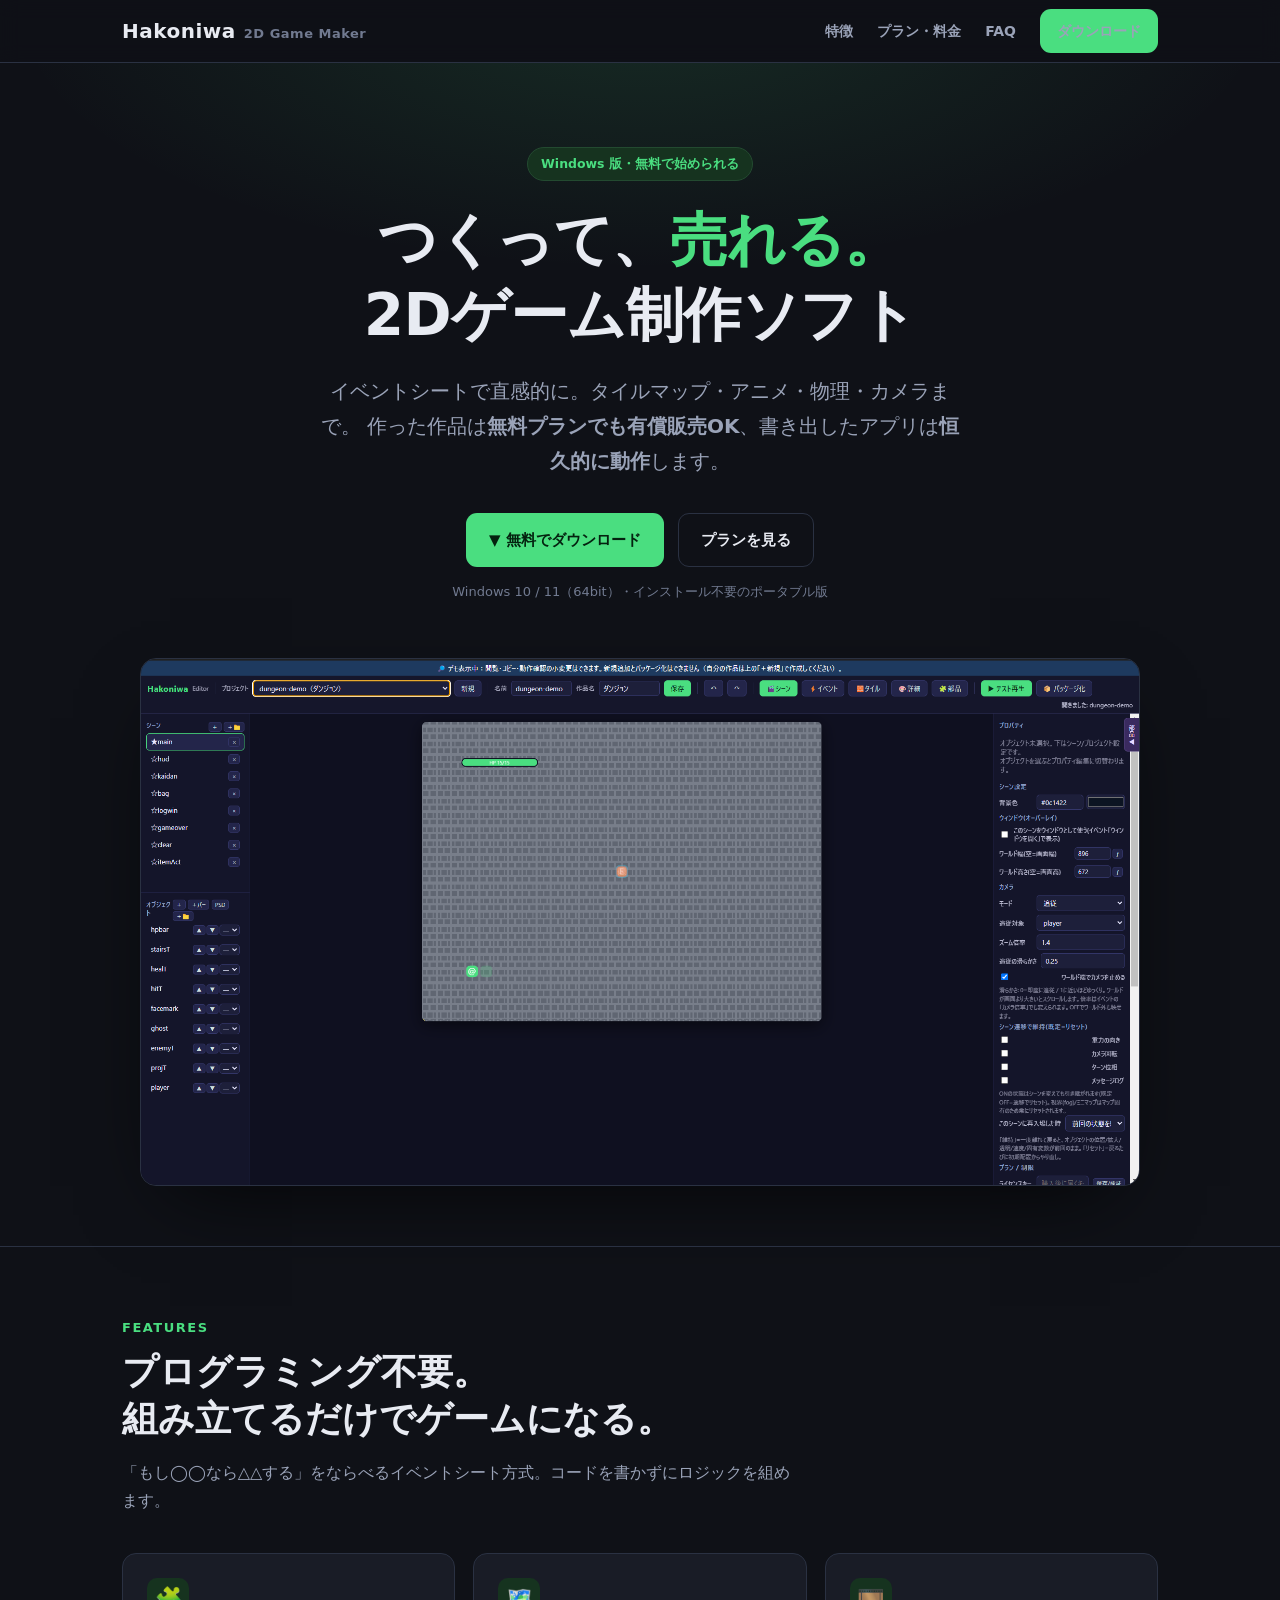
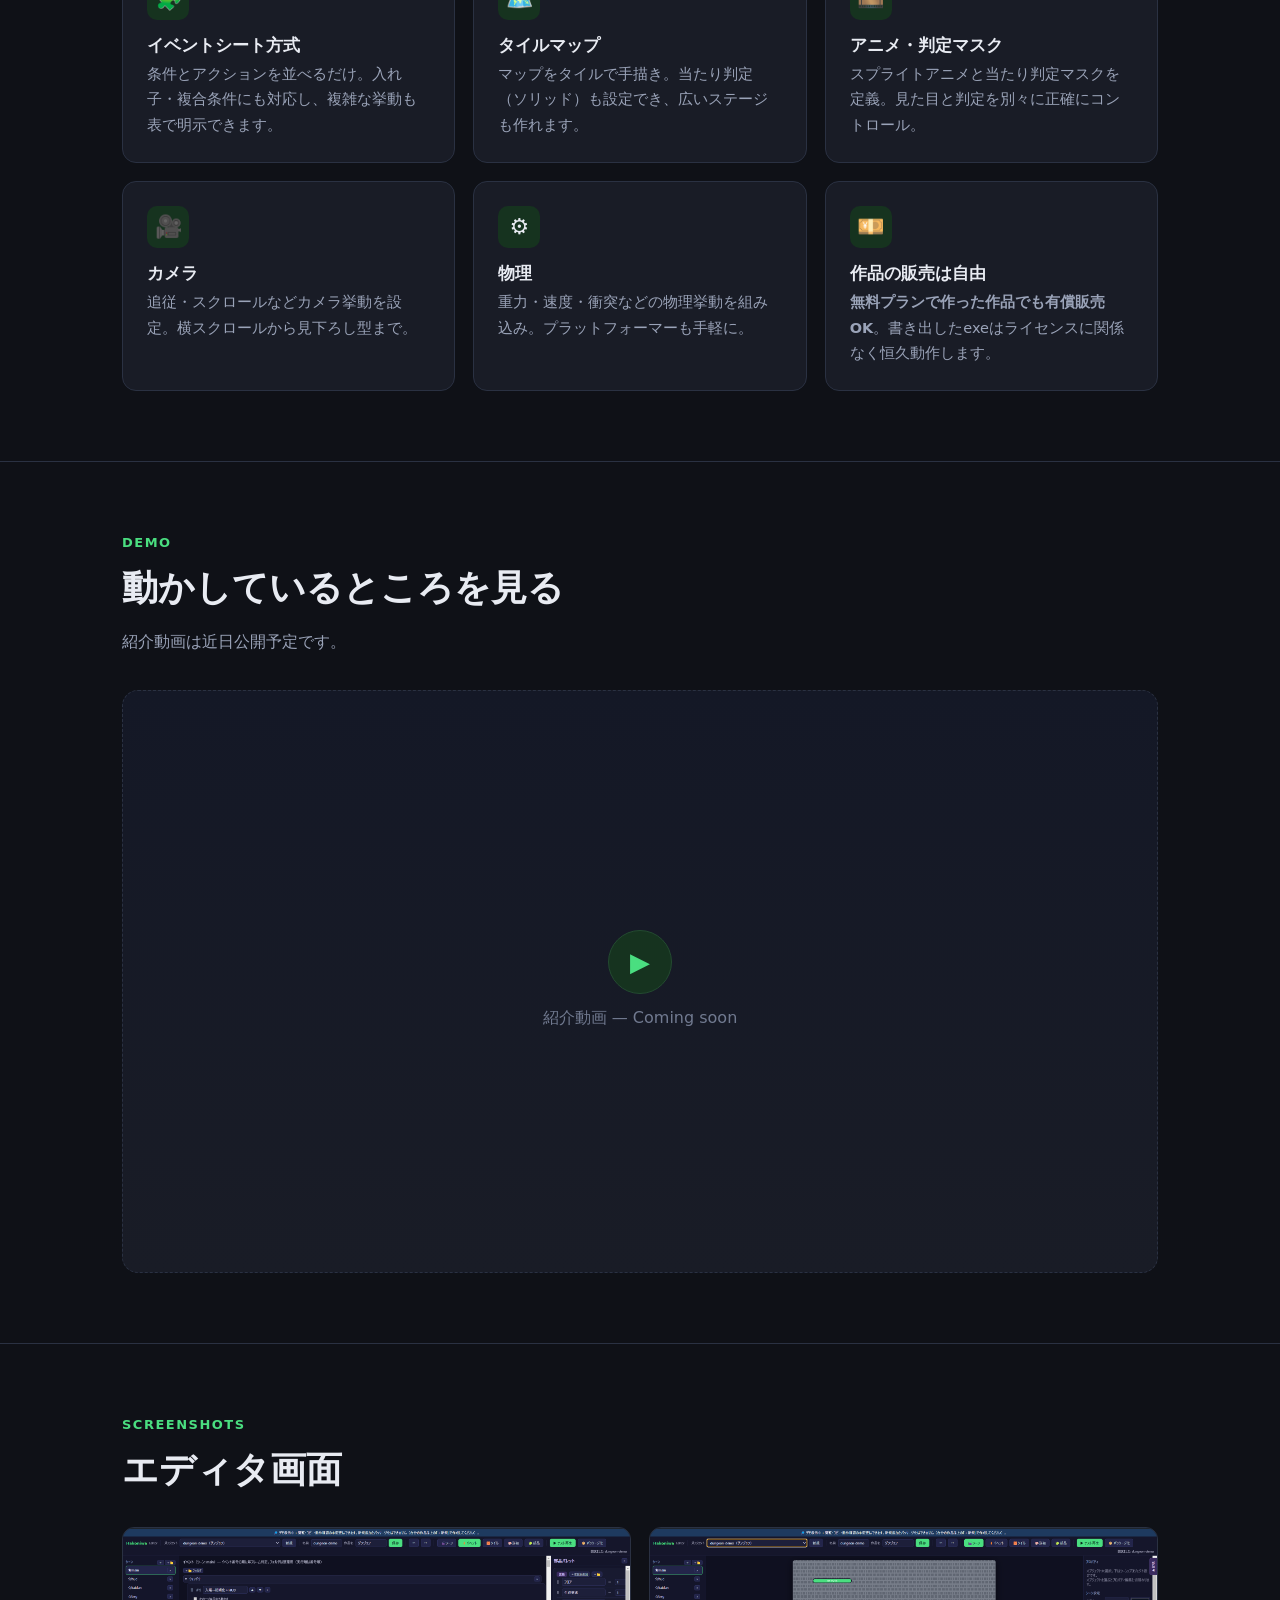
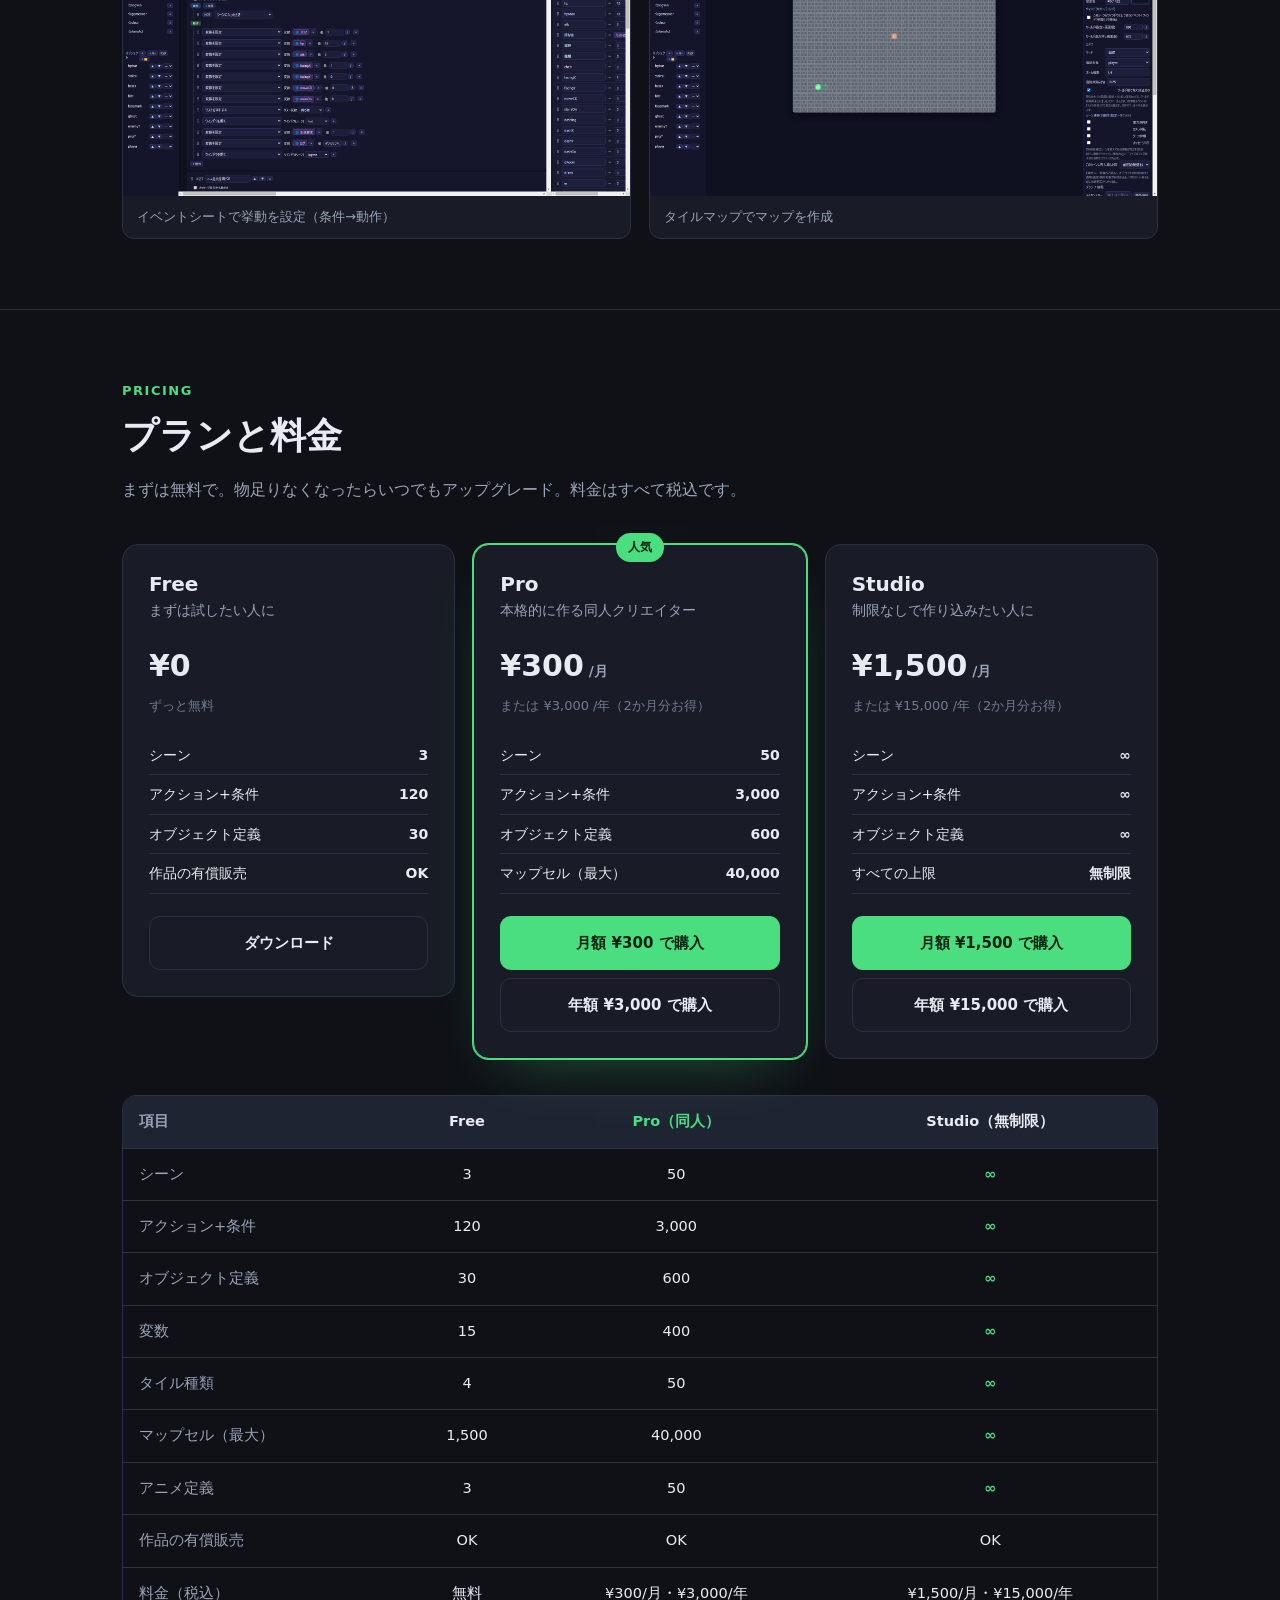
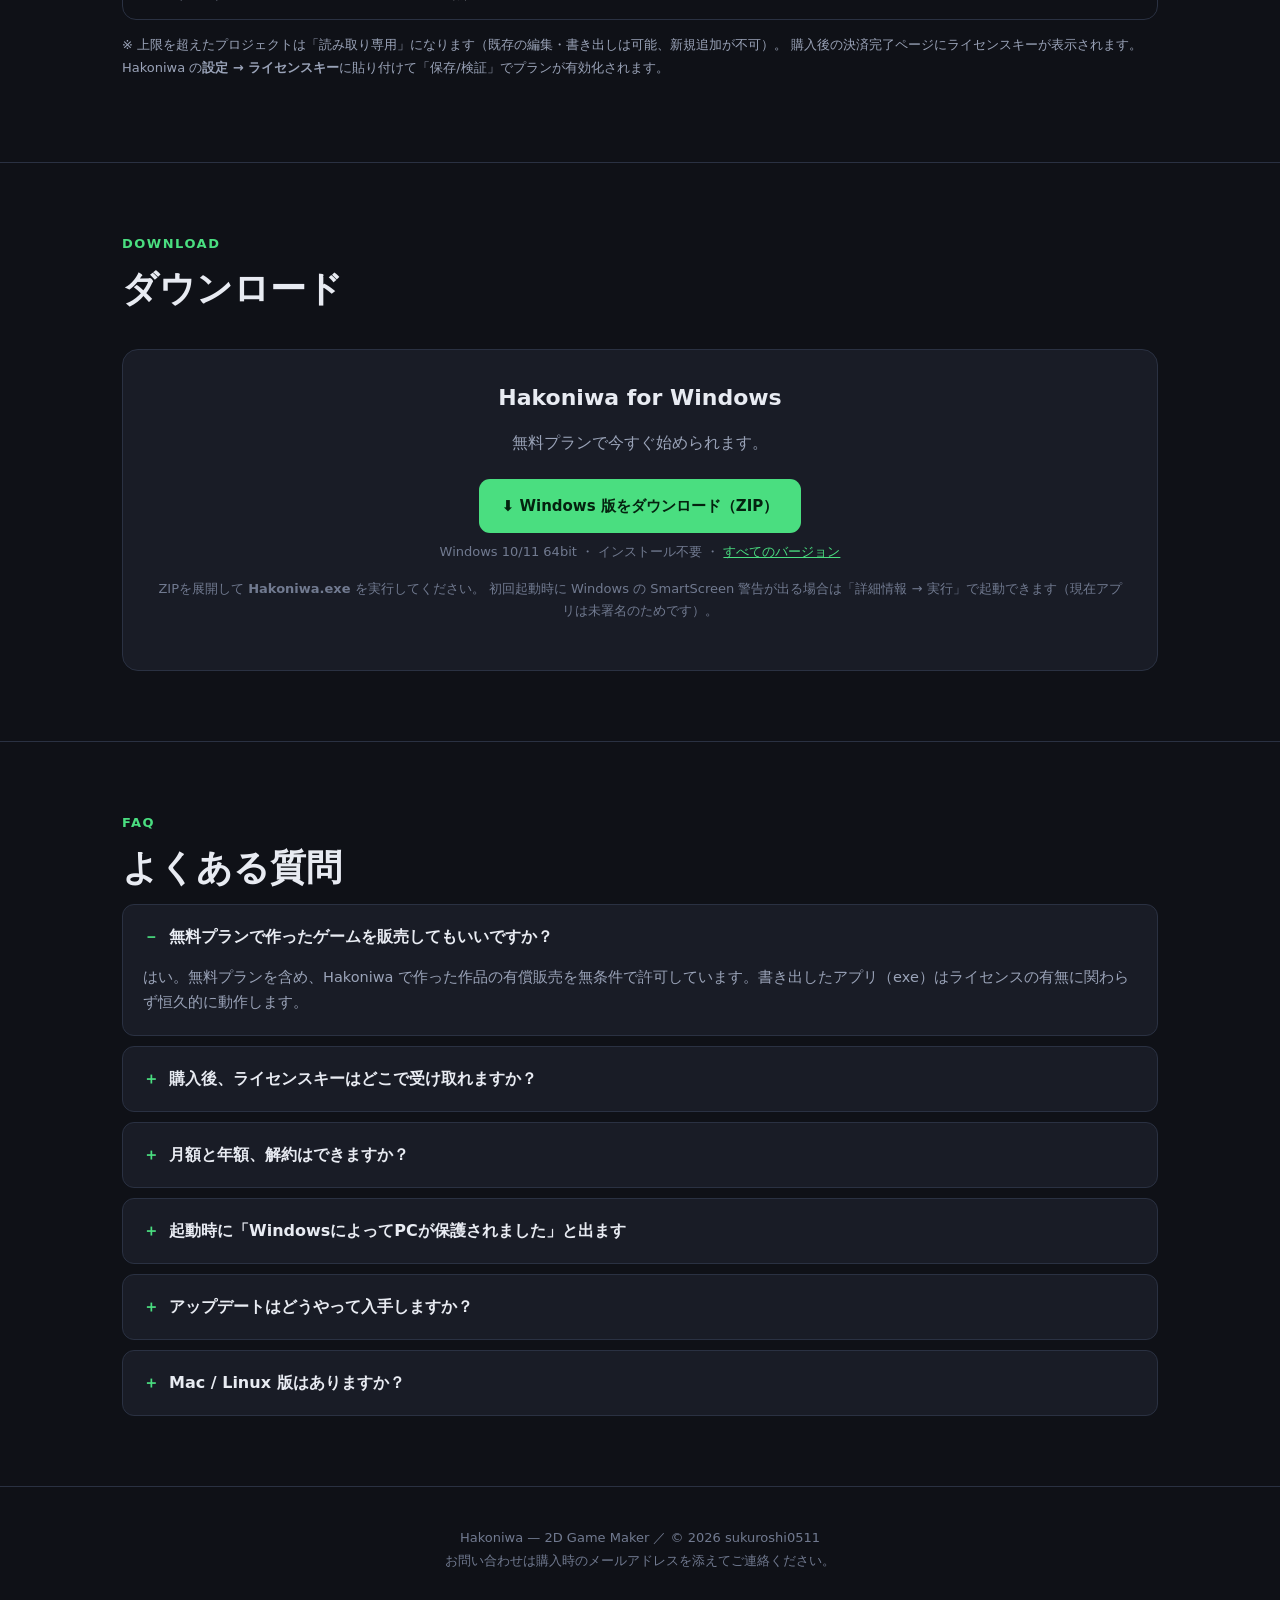
==== index.html @ 8d5274c9 "スクショ刷新（ダンジョンのシーン＋イベント設定）・不快な十字タイルマップ画像を置換 Co-Authored-By: Claude Opus 4.8 (1M context) <noreply@anth" ====
<!doctype html>
<html lang="ja">
<head>
<meta charset="utf-8">
<meta name="viewport" content="width=device-width, initial-scale=1">
<title>Hakoniwa — つくって、売れる。2Dゲーム制作ソフト</title>
<meta name="description" content="Hakoniwaは、イベントシート方式で直感的に2Dゲームを作れるWindows向け制作ソフト。作った作品は無料プランでも有償販売OK。書き出したexeは恒久動作。">
<meta property="og:title" content="Hakoniwa — つくって、売れる。2Dゲーム制作ソフト">
<meta property="og:description" content="イベントシート方式で2Dゲームを直感的に。作った作品は無料プランでも販売OK・exeは恒久動作。">
<meta property="og:type" content="website">
<style>
  :root{
    --bg:#0f1117; --bg2:#141826; --panel:#191c26; --panel2:#1f2433;
    --line:#2a3142; --txt:#e8ebf2; --mut:#9aa3b8; --mut2:#717a90;
    --grn:#4ade80; --grn2:#3ddc84; --grnd:#16331f; --blue:#5b8cff;
    --r:14px;
  }
  *{box-sizing:border-box}
  html{scroll-behavior:smooth}
  body{margin:0;background:var(--bg);color:var(--txt);
    font-family:system-ui,"Segoe UI","Hiragino Kaku Gothic ProN",Meiryo,sans-serif;line-height:1.75;-webkit-font-smoothing:antialiased}
  a{color:inherit}
  .wrap{max-width:1080px;margin:0 auto;padding:0 22px}
  h1,h2,h3{line-height:1.3;margin:0}
  .accent{color:var(--grn)}
  .btn{display:inline-flex;align-items:center;gap:8px;padding:13px 22px;border-radius:11px;
    font-weight:700;text-decoration:none;border:1px solid transparent;cursor:pointer;font-size:15px;transition:.15s}
  .btn-primary{background:var(--grn);color:#04220f}
  .btn-primary:hover{background:var(--grn2);transform:translateY(-1px)}
  .btn-ghost{background:transparent;border-color:var(--line);color:var(--txt)}
  .btn-ghost:hover{border-color:var(--grn);color:var(--grn)}
  .muted{color:var(--mut)}

  /* nav */
  header.nav{position:sticky;top:0;z-index:20;background:rgba(15,17,23,.82);backdrop-filter:blur(10px);border-bottom:1px solid var(--line)}
  .nav .wrap{display:flex;align-items:center;justify-content:space-between;height:62px}
  .logo{font-weight:800;font-size:20px;letter-spacing:.5px}
  .logo .sub{color:var(--mut2);font-weight:600;font-size:13px;margin-left:8px}
  .nav nav{display:flex;gap:24px;align-items:center}
  .nav nav a{text-decoration:none;color:var(--mut);font-size:14px;font-weight:600}
  .nav nav a:hover{color:var(--txt)}
  .nav .dl{padding:9px 16px}
  @media(max-width:640px){.nav nav a:not(.dl){display:none}}

  /* hero */
  .hero{padding:84px 0 60px;text-align:center;
    background:radial-gradient(900px 380px at 50% -60px,rgba(74,222,128,.13),transparent 70%)}
  .badge{display:inline-block;font-size:12.5px;font-weight:700;color:var(--grn);
    background:var(--grnd);border:1px solid #234a30;padding:5px 13px;border-radius:999px;margin-bottom:22px}
  .hero h1{font-size:clamp(34px,6vw,58px);font-weight:850;letter-spacing:-.5px}
  .hero p.lead{font-size:clamp(16px,2.4vw,20px);color:var(--mut);max-width:640px;margin:20px auto 0}
  .hero .cta{display:flex;gap:14px;justify-content:center;flex-wrap:wrap;margin-top:34px}
  .hero .os{margin-top:14px;font-size:13px;color:var(--mut2)}
  .shot{margin:54px auto 0;max-width:1000px;border-radius:16px;overflow:hidden;
    border:1px solid var(--line);box-shadow:0 30px 80px -30px rgba(0,0,0,.8)}
  .shot img{display:block;width:100%}

  section{padding:70px 0;border-top:1px solid var(--line)}
  .eyebrow{color:var(--grn);font-weight:700;font-size:13px;letter-spacing:1.5px;text-transform:uppercase}
  .sec-title{font-size:clamp(26px,4vw,36px);font-weight:800;margin:10px 0 8px}
  .sec-sub{color:var(--mut);max-width:680px}

  /* features */
  .grid{display:grid;grid-template-columns:repeat(3,1fr);gap:18px;margin-top:38px}
  @media(max-width:860px){.grid{grid-template-columns:repeat(2,1fr)}}
  @media(max-width:560px){.grid{grid-template-columns:1fr}}
  .card{background:var(--panel);border:1px solid var(--line);border-radius:var(--r);padding:24px}
  .card .ic{width:42px;height:42px;border-radius:10px;background:var(--grnd);display:flex;
    align-items:center;justify-content:center;font-size:22px;margin-bottom:14px}
  .card h3{font-size:17px;margin-bottom:6px}
  .card p{color:var(--mut);font-size:14.5px;margin:0}

  /* video */
  .video-frame{margin-top:34px;aspect-ratio:16/9;width:100%;border-radius:16px;border:1px dashed var(--line);
    background:linear-gradient(180deg,var(--bg2),var(--panel));display:flex;flex-direction:column;
    align-items:center;justify-content:center;color:var(--mut2);gap:10px}
  .video-frame .play{width:64px;height:64px;border-radius:50%;background:var(--grnd);border:1px solid #234a30;
    display:flex;align-items:center;justify-content:center;font-size:26px;color:var(--grn)}

  /* shots row */
  .shots2{display:grid;grid-template-columns:1fr 1fr;gap:18px;margin-top:34px}
  @media(max-width:740px){.shots2{grid-template-columns:1fr}}
  .shots2 figure{margin:0;border:1px solid var(--line);border-radius:12px;overflow:hidden;background:var(--panel)}
  .shots2 img{display:block;width:100%}
  .shots2 figcaption{padding:10px 14px;font-size:13px;color:var(--mut)}

  /* pricing */
  .plans{display:grid;grid-template-columns:repeat(3,1fr);gap:18px;margin-top:40px;align-items:start}
  @media(max-width:860px){.plans{grid-template-columns:1fr}}
  .plan{background:var(--panel);border:1px solid var(--line);border-radius:16px;padding:26px;position:relative}
  .plan.feat{border-color:var(--grn);box-shadow:0 0 0 1px var(--grn),0 24px 60px -30px rgba(74,222,128,.4)}
  .plan .tag{position:absolute;top:-12px;left:50%;transform:translateX(-50%);background:var(--grn);color:#04220f;
    font-size:12px;font-weight:800;padding:4px 12px;border-radius:999px}
  .plan h3{font-size:20px}
  .plan .who{color:var(--mut);font-size:13.5px;margin-top:2px}
  .plan .price{margin:18px 0 2px;font-size:30px;font-weight:850}
  .plan .price small{font-size:14px;font-weight:600;color:var(--mut)}
  .plan .alt{font-size:13px;color:var(--mut2)}
  .plan ul{list-style:none;padding:0;margin:18px 0 22px;font-size:14px}
  .plan li{padding:7px 0;border-bottom:1px solid var(--line);display:flex;justify-content:space-between;gap:10px}
  .plan li span:last-child{color:var(--txt);font-weight:700}
  .plan .buy{display:flex;flex-direction:column;gap:8px}
  .plan .buy a{justify-content:center;width:100%}

  /* compare table */
  .tablewrap{margin-top:36px;overflow-x:auto;border:1px solid var(--line);border-radius:14px}
  table{border-collapse:collapse;width:100%;min-width:520px;font-size:14.5px}
  th,td{padding:13px 16px;text-align:center;border-bottom:1px solid var(--line)}
  th:first-child,td:first-child{text-align:left;color:var(--mut)}
  thead th{background:var(--panel2);font-weight:800}
  thead th.pro{color:var(--grn)}
  tbody tr:last-child td{border-bottom:0}
  .inf{color:var(--grn);font-weight:800}

  /* download */
  .dlbox{margin-top:36px;background:var(--panel);border:1px solid var(--line);border-radius:16px;
    padding:34px;text-align:center}
  .dlbox h3{font-size:22px}
  .dlbox .meta{color:var(--mut2);font-size:13px;margin-top:8px}

  /* faq */
  details{background:var(--panel);border:1px solid var(--line);border-radius:12px;padding:4px 20px;margin-top:12px}
  details+details{margin-top:10px}
  summary{cursor:pointer;font-weight:700;padding:14px 0;list-style:none}
  summary::-webkit-details-marker{display:none}
  summary::before{content:"＋";color:var(--grn);font-weight:800;margin-right:10px}
  details[open] summary::before{content:"－"}
  details p{color:var(--mut);margin:0 0 16px;font-size:14.5px}

  footer{border-top:1px solid var(--line);padding:40px 0;color:var(--mut2);font-size:13px;text-align:center}
</style>
</head>
<body>

<header class="nav">
  <div class="wrap">
    <div class="logo">Hakoniwa<span class="sub">2D Game Maker</span></div>
    <nav>
      <a href="#features">特徴</a>
      <a href="#plans">プラン・料金</a>
      <a href="#faq">FAQ</a>
      <a class="btn btn-primary dl" href="#download">ダウンロード</a>
    </nav>
  </div>
</header>

<!-- HERO -->
<div class="hero">
  <div class="wrap">
    <span class="badge">Windows 版・無料で始められる</span>
    <h1>つくって、<span class="accent">売れる。</span><br>2Dゲーム制作ソフト</h1>
    <p class="lead">イベントシートで直感的に。タイルマップ・アニメ・物理・カメラまで。
      作った作品は<b>無料プランでも有償販売OK</b>、書き出したアプリは<b>恒久的に動作</b>します。</p>
    <div class="cta">
      <a class="btn btn-primary" href="#download">▼ 無料でダウンロード</a>
      <a class="btn btn-ghost" href="#plans">プランを見る</a>
    </div>
    <div class="os">Windows 10 / 11（64bit）・インストール不要のポータブル版</div>
    <div class="shot"><img src="screenshots/editor-dungeon.png" alt="Hakoniwa エディタ画面（ダンジョンのタイルマップ編集）"></div>
  </div>
</div>

<!-- FEATURES -->
<section id="features">
  <div class="wrap">
    <div class="eyebrow">Features</div>
    <h2 class="sec-title">プログラミング不要。<br class="sp">組み立てるだけでゲームになる。</h2>
    <p class="sec-sub">「もし◯◯なら△△する」をならべるイベントシート方式。コードを書かずにロジックを組めます。</p>
    <div class="grid">
      <div class="card"><div class="ic">🧩</div><h3>イベントシート方式</h3><p>条件とアクションを並べるだけ。入れ子・複合条件にも対応し、複雑な挙動も表で明示できます。</p></div>
      <div class="card"><div class="ic">🗺️</div><h3>タイルマップ</h3><p>マップをタイルで手描き。当たり判定（ソリッド）も設定でき、広いステージも作れます。</p></div>
      <div class="card"><div class="ic">🎞️</div><h3>アニメ・判定マスク</h3><p>スプライトアニメと当たり判定マスクを定義。見た目と判定を別々に正確にコントロール。</p></div>
      <div class="card"><div class="ic">🎥</div><h3>カメラ</h3><p>追従・スクロールなどカメラ挙動を設定。横スクロールから見下ろし型まで。</p></div>
      <div class="card"><div class="ic">⚙️</div><h3>物理</h3><p>重力・速度・衝突などの物理挙動を組み込み。プラットフォーマーも手軽に。</p></div>
      <div class="card"><div class="ic">💴</div><h3>作品の販売は自由</h3><p><b>無料プランで作った作品でも有償販売OK</b>。書き出したexeはライセンスに関係なく恒久動作します。</p></div>
    </div>
  </div>
</section>

<!-- VIDEO -->
<section id="video">
  <div class="wrap">
    <div class="eyebrow">Demo</div>
    <h2 class="sec-title">動かしているところを見る</h2>
    <p class="sec-sub">紹介動画は近日公開予定です。</p>
    <!-- 公開時はこの枠を YouTube 埋め込みに差し替え:
         <div class="video-frame" style="padding:0;border-style:solid">
           <iframe width="100%" height="100%" style="border:0;border-radius:16px"
             src="https://www.youtube.com/embed/動画ID" allowfullscreen></iframe>
         </div> -->
    <div class="video-frame">
      <div class="play">▶</div>
      <div>紹介動画 — Coming soon</div>
    </div>
  </div>
</section>

<!-- SCREENSHOTS -->
<section id="shots">
  <div class="wrap">
    <div class="eyebrow">Screenshots</div>
    <h2 class="sec-title">エディタ画面</h2>
    <div class="shots2">
      <figure><img src="screenshots/editor-events.png" alt="イベントシートでダンジョンの挙動を設定している画面"><figcaption>イベントシートで挙動を設定（条件→動作）</figcaption></figure>
      <figure><img src="screenshots/editor-dungeon.png" alt="タイルマップでダンジョンを作成中のエディタ"><figcaption>タイルマップでマップを作成</figcaption></figure>
    </div>
  </div>
</section>

<!-- PLANS -->
<section id="plans">
  <div class="wrap">
    <div class="eyebrow">Pricing</div>
    <h2 class="sec-title">プランと料金</h2>
    <p class="sec-sub">まずは無料で。物足りなくなったらいつでもアップグレード。料金はすべて税込です。</p>

    <div class="plans">
      <!-- FREE -->
      <div class="plan">
        <h3>Free</h3>
        <div class="who">まずは試したい人に</div>
        <div class="price">¥0</div>
        <div class="alt">ずっと無料</div>
        <ul>
          <li><span>シーン</span><span>3</span></li>
          <li><span>アクション+条件</span><span>120</span></li>
          <li><span>オブジェクト定義</span><span>30</span></li>
          <li><span>作品の有償販売</span><span>OK</span></li>
        </ul>
        <div class="buy"><a class="btn btn-ghost" href="#download">ダウンロード</a></div>
      </div>

      <!-- PRO -->
      <div class="plan feat">
        <div class="tag">人気</div>
        <h3>Pro</h3>
        <div class="who">本格的に作る同人クリエイター</div>
        <div class="price">¥300<small> /月</small></div>
        <div class="alt">または ¥3,000 /年（2か月分お得）</div>
        <ul>
          <li><span>シーン</span><span>50</span></li>
          <li><span>アクション+条件</span><span>3,000</span></li>
          <li><span>オブジェクト定義</span><span>600</span></li>
          <li><span>マップセル（最大）</span><span>40,000</span></li>
        </ul>
        <div class="buy">
          <a class="btn btn-primary" href="https://buy.stripe.com/4gM6oI14B7f0bZNc3OgEg00">月額 ¥300 で購入</a>
          <a class="btn btn-ghost" href="https://buy.stripe.com/14AcN65kReHs3th4BmgEg01">年額 ¥3,000 で購入</a>
        </div>
      </div>

      <!-- STUDIO -->
      <div class="plan">
        <h3>Studio</h3>
        <div class="who">制限なしで作り込みたい人に</div>
        <div class="price">¥1,500<small> /月</small></div>
        <div class="alt">または ¥15,000 /年（2か月分お得）</div>
        <ul>
          <li><span>シーン</span><span class="inf">∞</span></li>
          <li><span>アクション+条件</span><span class="inf">∞</span></li>
          <li><span>オブジェクト定義</span><span class="inf">∞</span></li>
          <li><span>すべての上限</span><span class="inf">無制限</span></li>
        </ul>
        <div class="buy">
          <a class="btn btn-primary" href="https://buy.stripe.com/bJeeVe14BczkfbZ5FqgEg02">月額 ¥1,500 で購入</a>
          <a class="btn btn-ghost" href="https://buy.stripe.com/8x23cw3cJarce7V7NygEg03">年額 ¥15,000 で購入</a>
        </div>
      </div>
    </div>

    <!-- COMPARE TABLE -->
    <div class="tablewrap">
      <table>
        <thead>
          <tr><th>項目</th><th>Free</th><th class="pro">Pro（同人）</th><th>Studio（無制限）</th></tr>
        </thead>
        <tbody>
          <tr><td>シーン</td><td>3</td><td>50</td><td class="inf">∞</td></tr>
          <tr><td>アクション+条件</td><td>120</td><td>3,000</td><td class="inf">∞</td></tr>
          <tr><td>オブジェクト定義</td><td>30</td><td>600</td><td class="inf">∞</td></tr>
          <tr><td>変数</td><td>15</td><td>400</td><td class="inf">∞</td></tr>
          <tr><td>タイル種類</td><td>4</td><td>50</td><td class="inf">∞</td></tr>
          <tr><td>マップセル（最大）</td><td>1,500</td><td>40,000</td><td class="inf">∞</td></tr>
          <tr><td>アニメ定義</td><td>3</td><td>50</td><td class="inf">∞</td></tr>
          <tr><td>作品の有償販売</td><td>OK</td><td>OK</td><td>OK</td></tr>
          <tr><td>料金（税込）</td><td>無料</td><td>¥300/月・¥3,000/年</td><td>¥1,500/月・¥15,000/年</td></tr>
        </tbody>
      </table>
    </div>
    <p class="muted" style="font-size:13px;margin-top:14px">
      ※ 上限を超えたプロジェクトは「読み取り専用」になります（既存の編集・書き出しは可能、新規追加が不可）。
      購入後の決済完了ページにライセンスキーが表示されます。Hakoniwa の<b>設定 → ライセンスキー</b>に貼り付けて「保存/検証」でプランが有効化されます。
    </p>
  </div>
</section>

<!-- DOWNLOAD -->
<section id="download">
  <div class="wrap">
    <div class="eyebrow">Download</div>
    <h2 class="sec-title">ダウンロード</h2>
    <div class="dlbox">
      <h3>Hakoniwa for Windows</h3>
      <p class="muted">無料プランで今すぐ始められます。</p>
      <p style="margin:22px 0 6px">
        <a class="btn btn-primary" href="https://github.com/sukuroshi0511/hakoniwa/releases/latest/download/Hakoniwa-Windows-x64.zip">⬇ Windows 版をダウンロード（ZIP）</a>
      </p>
      <p class="meta">Windows 10/11 64bit ・ インストール不要 ・
        <a href="https://github.com/sukuroshi0511/hakoniwa/releases/latest" style="color:var(--grn)">すべてのバージョン</a></p>
      <p class="meta" style="margin-top:14px">ZIPを展開して <b>Hakoniwa.exe</b> を実行してください。
        初回起動時に Windows の SmartScreen 警告が出る場合は「詳細情報 → 実行」で起動できます（現在アプリは未署名のためです）。</p>
    </div>
  </div>
</section>

<!-- FAQ -->
<section id="faq">
  <div class="wrap">
    <div class="eyebrow">FAQ</div>
    <h2 class="sec-title">よくある質問</h2>

    <details open>
      <summary>無料プランで作ったゲームを販売してもいいですか？</summary>
      <p>はい。無料プランを含め、Hakoniwa で作った作品の有償販売を無条件で許可しています。書き出したアプリ（exe）はライセンスの有無に関わらず恒久的に動作します。</p>
    </details>
    <details>
      <summary>購入後、ライセンスキーはどこで受け取れますか？</summary>
      <p>購入（決済）完了後に表示されるページにライセンスキーが表示されます。そのページはブックマークで再表示できます。キーは Hakoniwa の「設定 → ライセンスキー」に貼り付け、「保存/検証」を押すとプランが有効になります。</p>
    </details>
    <details>
      <summary>月額と年額、解約はできますか？</summary>
      <p>いつでも解約できます。解約後は無料プランの上限に戻りますが、上限を超えたプロジェクトも閲覧・書き出しは可能です（新規追加のみ不可）。</p>
    </details>
    <details>
      <summary>起動時に「WindowsによってPCが保護されました」と出ます</summary>
      <p>アプリが現在コード署名されていないために表示される警告です。「詳細情報」→「実行」で起動できます。署名対応は今後予定しています。</p>
    </details>
    <details>
      <summary>アップデートはどうやって入手しますか？</summary>
      <p>新しいバージョンはこのページの「ダウンロード」から最新版を再取得してください（ZIPを展開して差し替え）。セーブデータは別の場所に保存されるため、差し替えても消えません。将来的にアプリ内からの自動更新に対応予定です。</p>
    </details>
    <details>
      <summary>Mac / Linux 版はありますか？</summary>
      <p>現在は Windows（64bit）版のみです。</p>
    </details>
  </div>
</section>

<footer>
  <div class="wrap">
    Hakoniwa — 2D Game Maker ／ © 2026 sukuroshi0511<br>
    お問い合わせは購入時のメールアドレスを添えてご連絡ください。
  </div>
</footer>

</body>
</html>
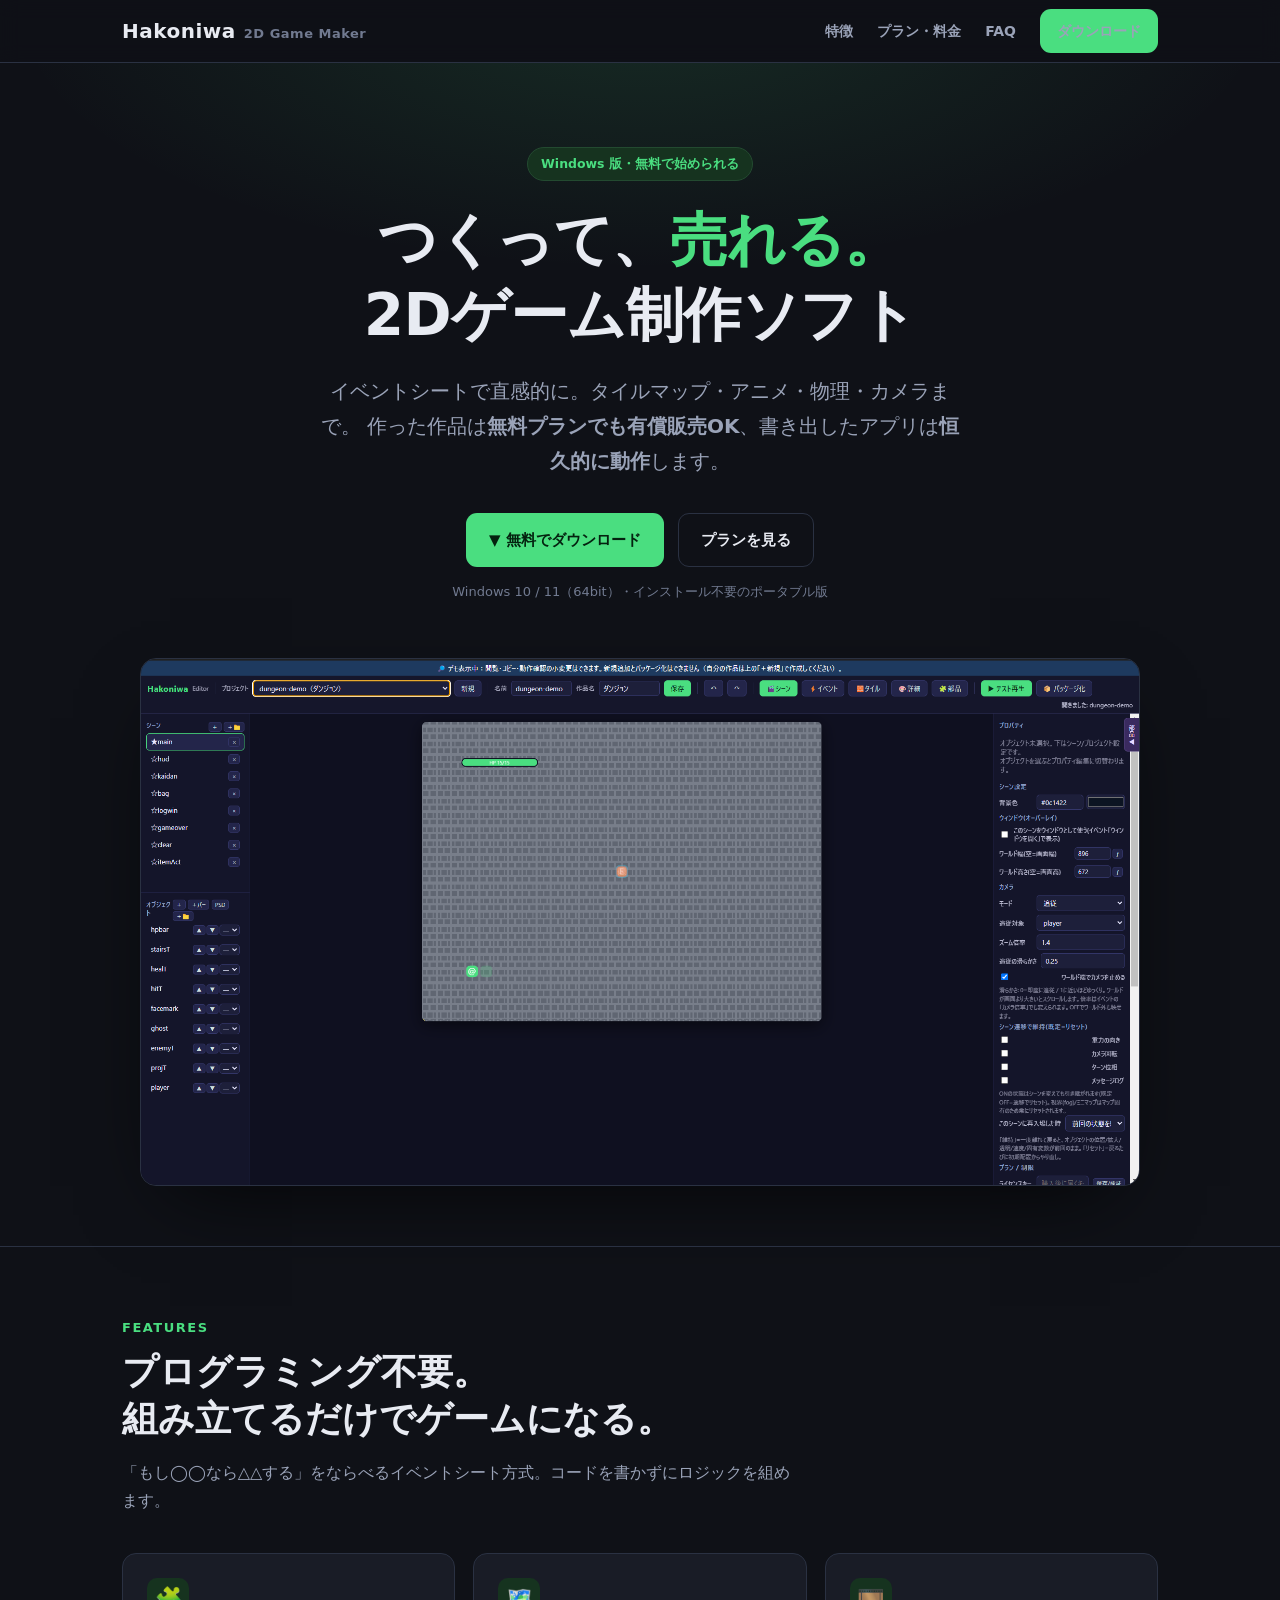
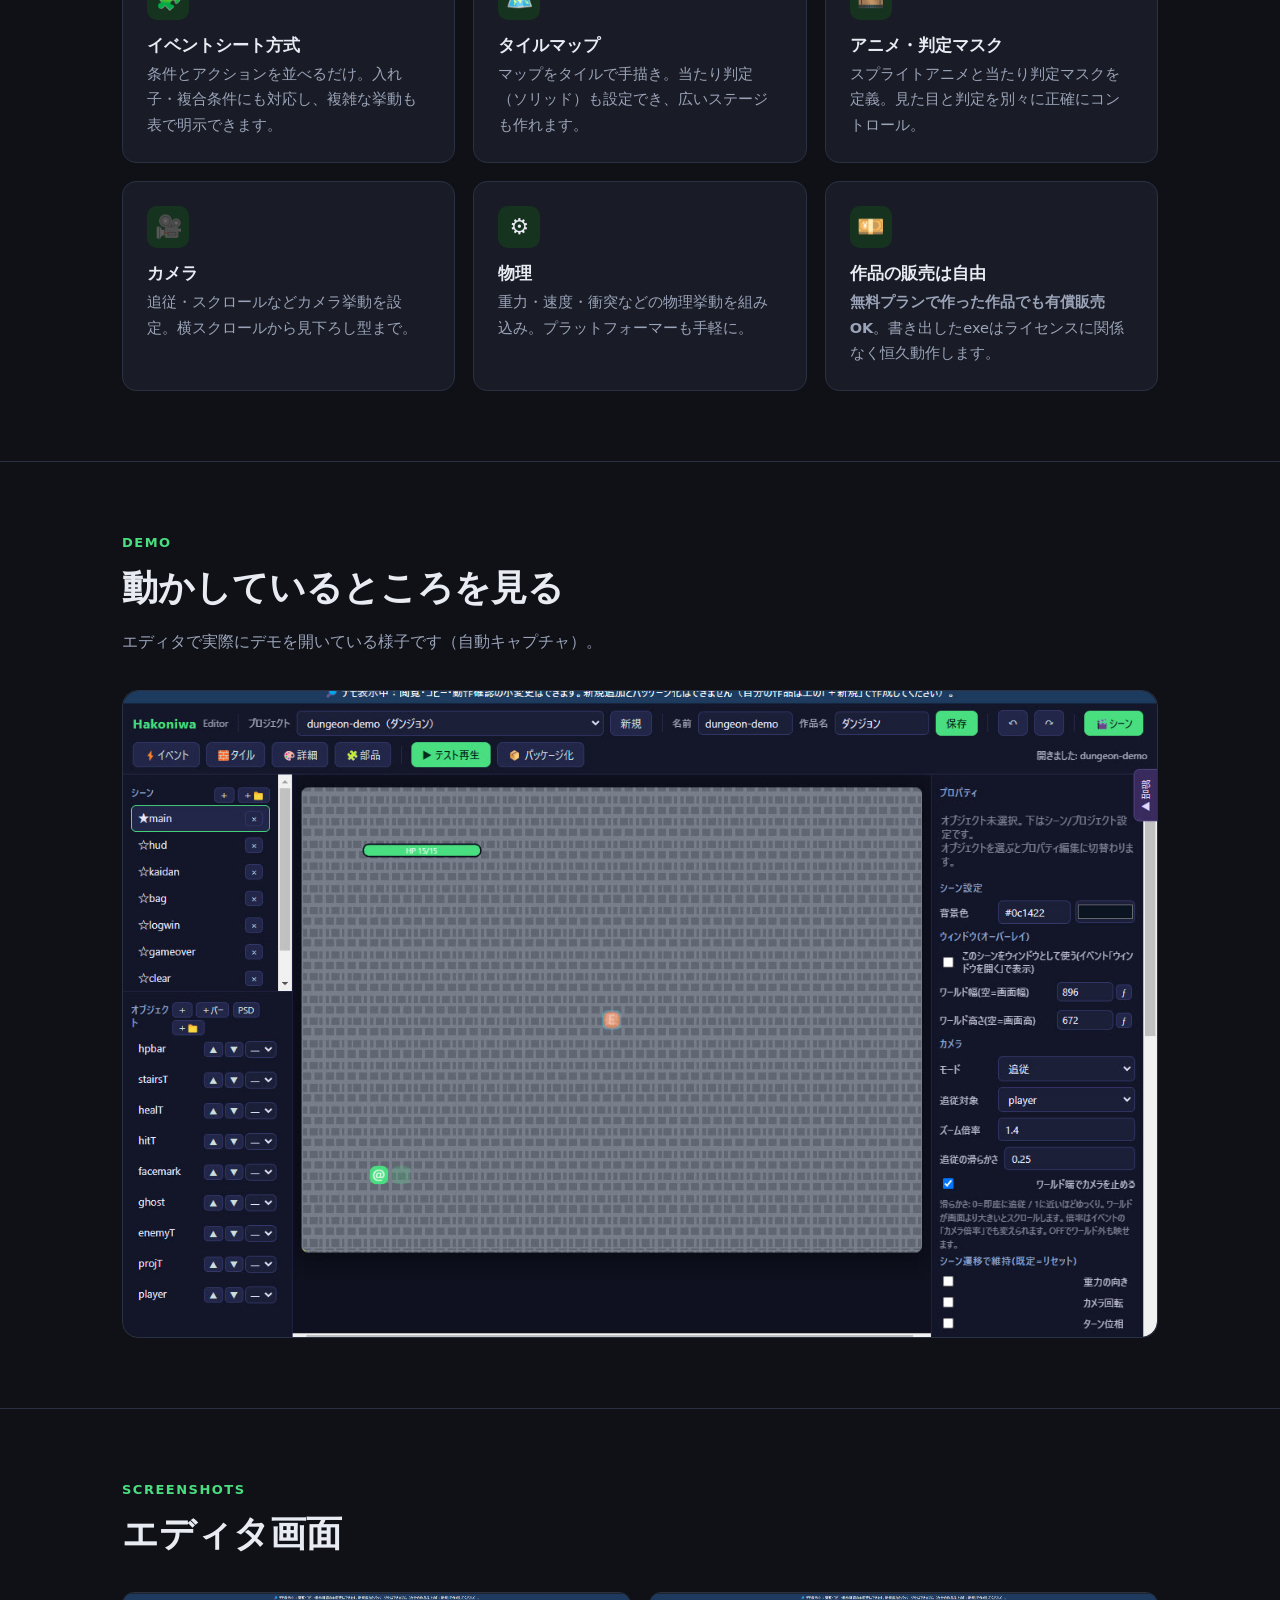
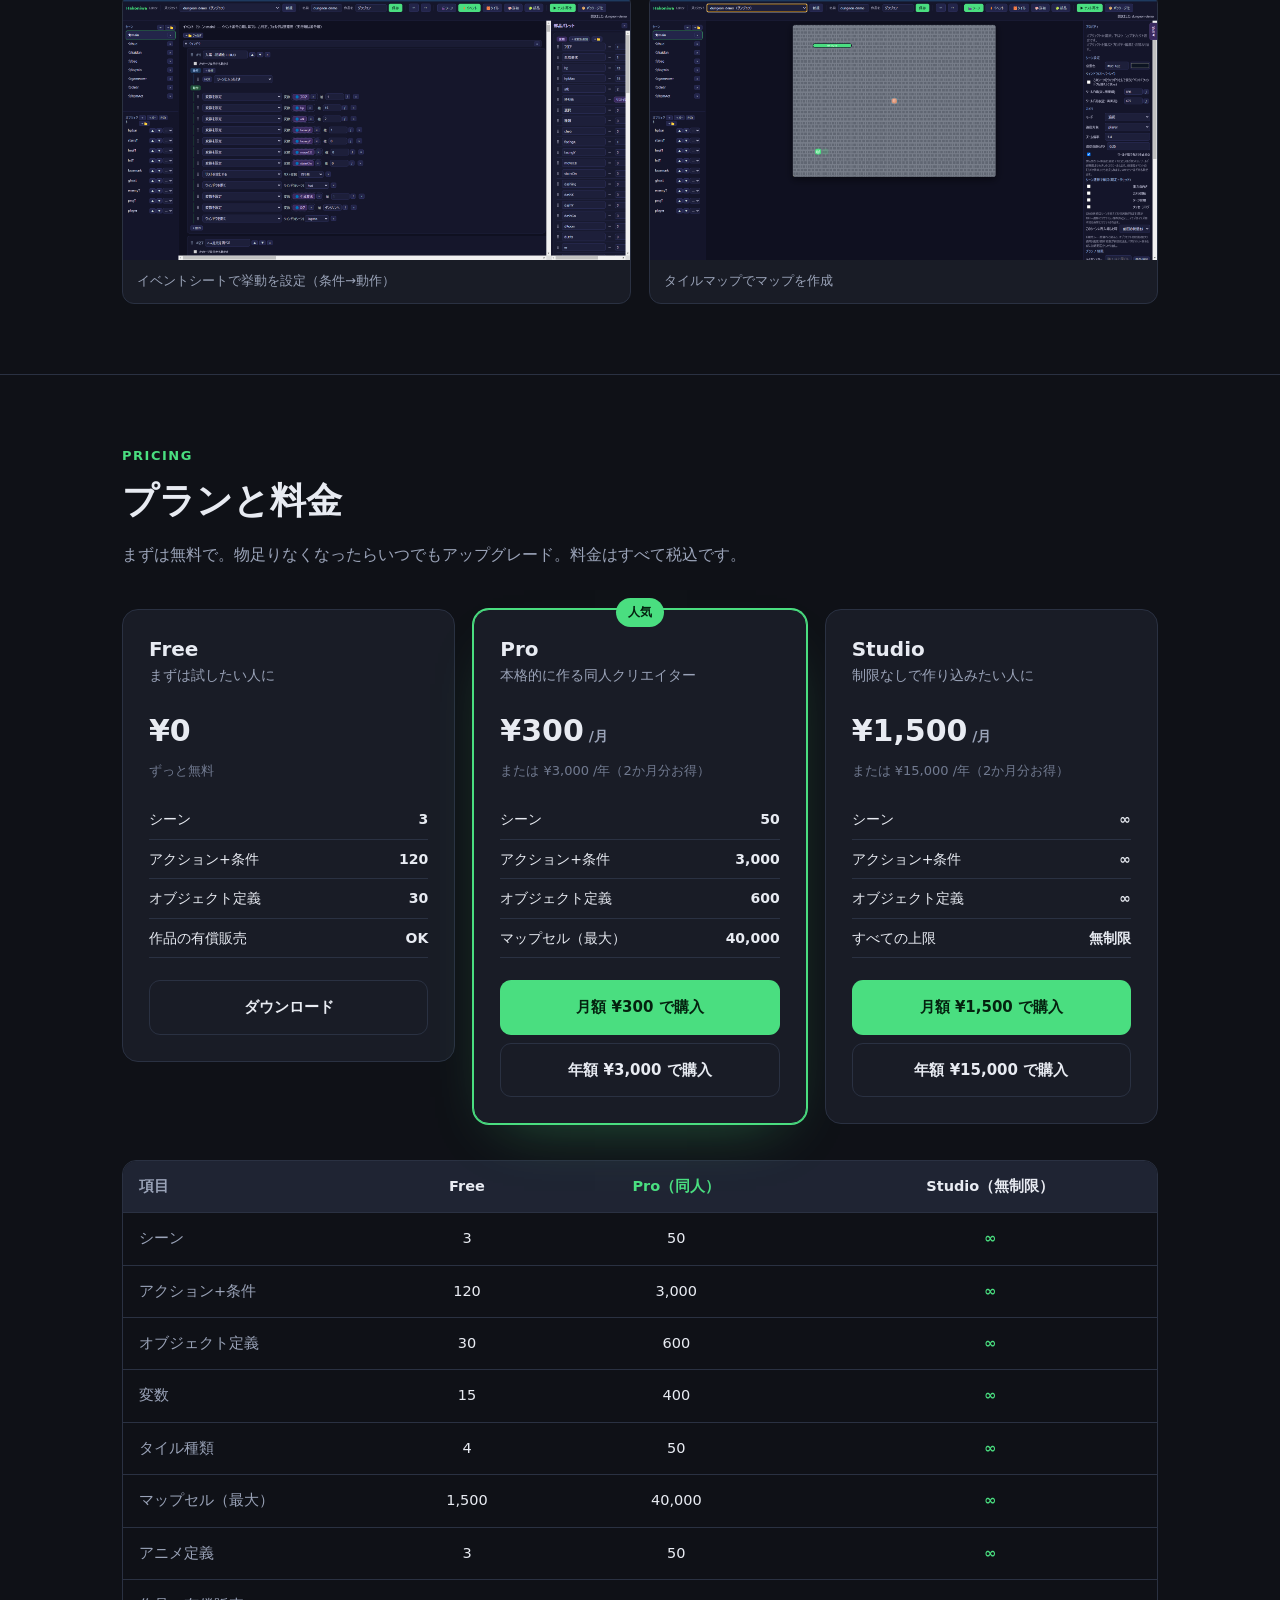
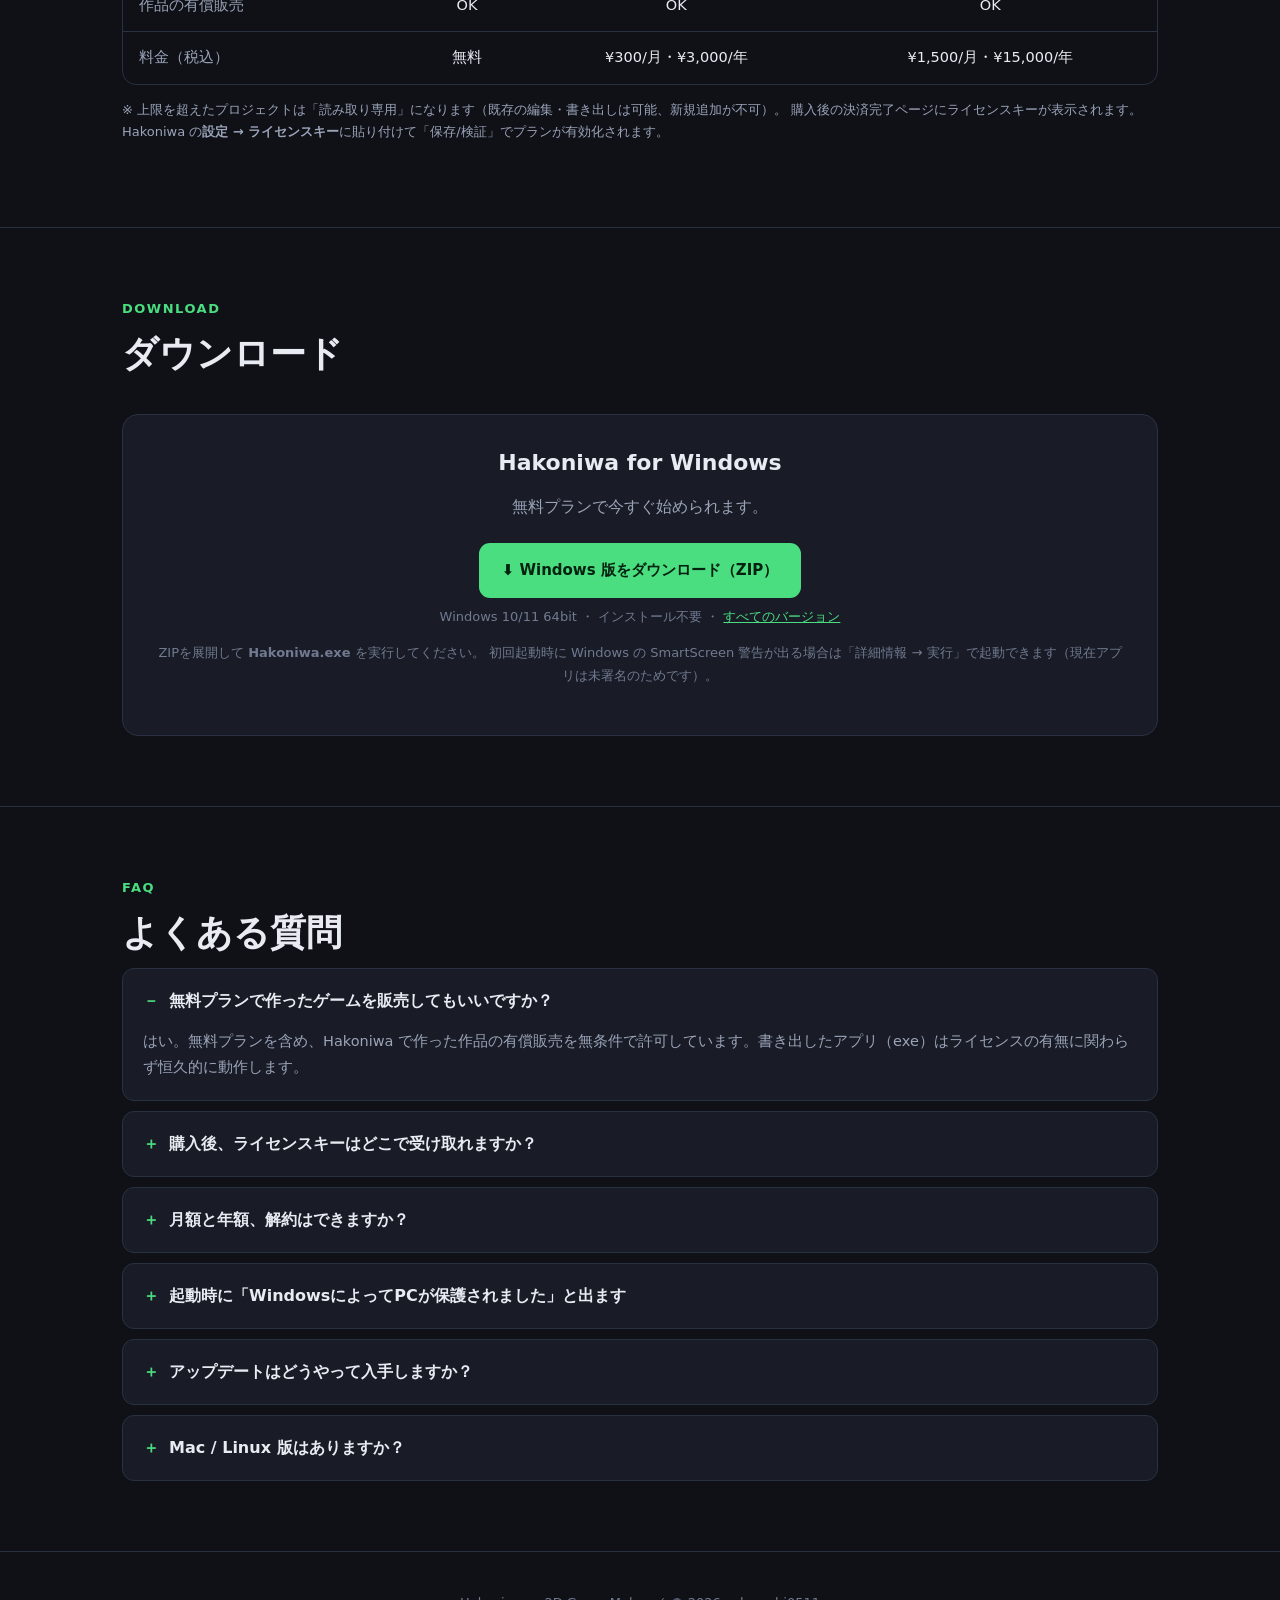
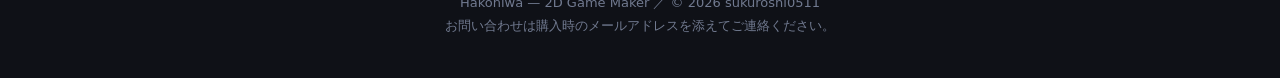
==== commit edd0024c: "紹介ページ: デモ枠に実エディタの自動キャプチャ動画(mp4)を埋め込み - editor.html を実際に起動し、7種のデモ(ダンジョン/プラットフォーマー/   タイルマップ/物理/カメラ回転/" ====
--- a/index.html
+++ b/index.html
@@ -182,15 +182,16 @@
   <div class="wrap">
     <div class="eyebrow">Demo</div>
     <h2 class="sec-title">動かしているところを見る</h2>
-    <p class="sec-sub">紹介動画は近日公開予定です。</p>
-    <!-- 公開時はこの枠を YouTube 埋め込みに差し替え:
+    <p class="sec-sub">エディタで実際にデモを開いている様子です（自動キャプチャ）。</p>
+    <!-- 後日ナレーション付きの紹介動画を作ったら、この枠を YouTube 埋め込みに差し替え:
          <div class="video-frame" style="padding:0;border-style:solid">
            <iframe width="100%" height="100%" style="border:0;border-radius:16px"
              src="https://www.youtube.com/embed/動画ID" allowfullscreen></iframe>
          </div> -->
-    <div class="video-frame">
-      <div class="play">▶</div>
-      <div>紹介動画 — Coming soon</div>
+    <div class="video-frame" style="padding:0;border-style:solid;aspect-ratio:1280/800;overflow:hidden">
+      <video src="media/editor-demo.mp4" poster="media/editor-demo-poster.jpg"
+        autoplay muted loop playsinline preload="metadata"
+        style="width:100%;height:100%;object-fit:cover;border-radius:16px"></video>
     </div>
   </div>
 </section>
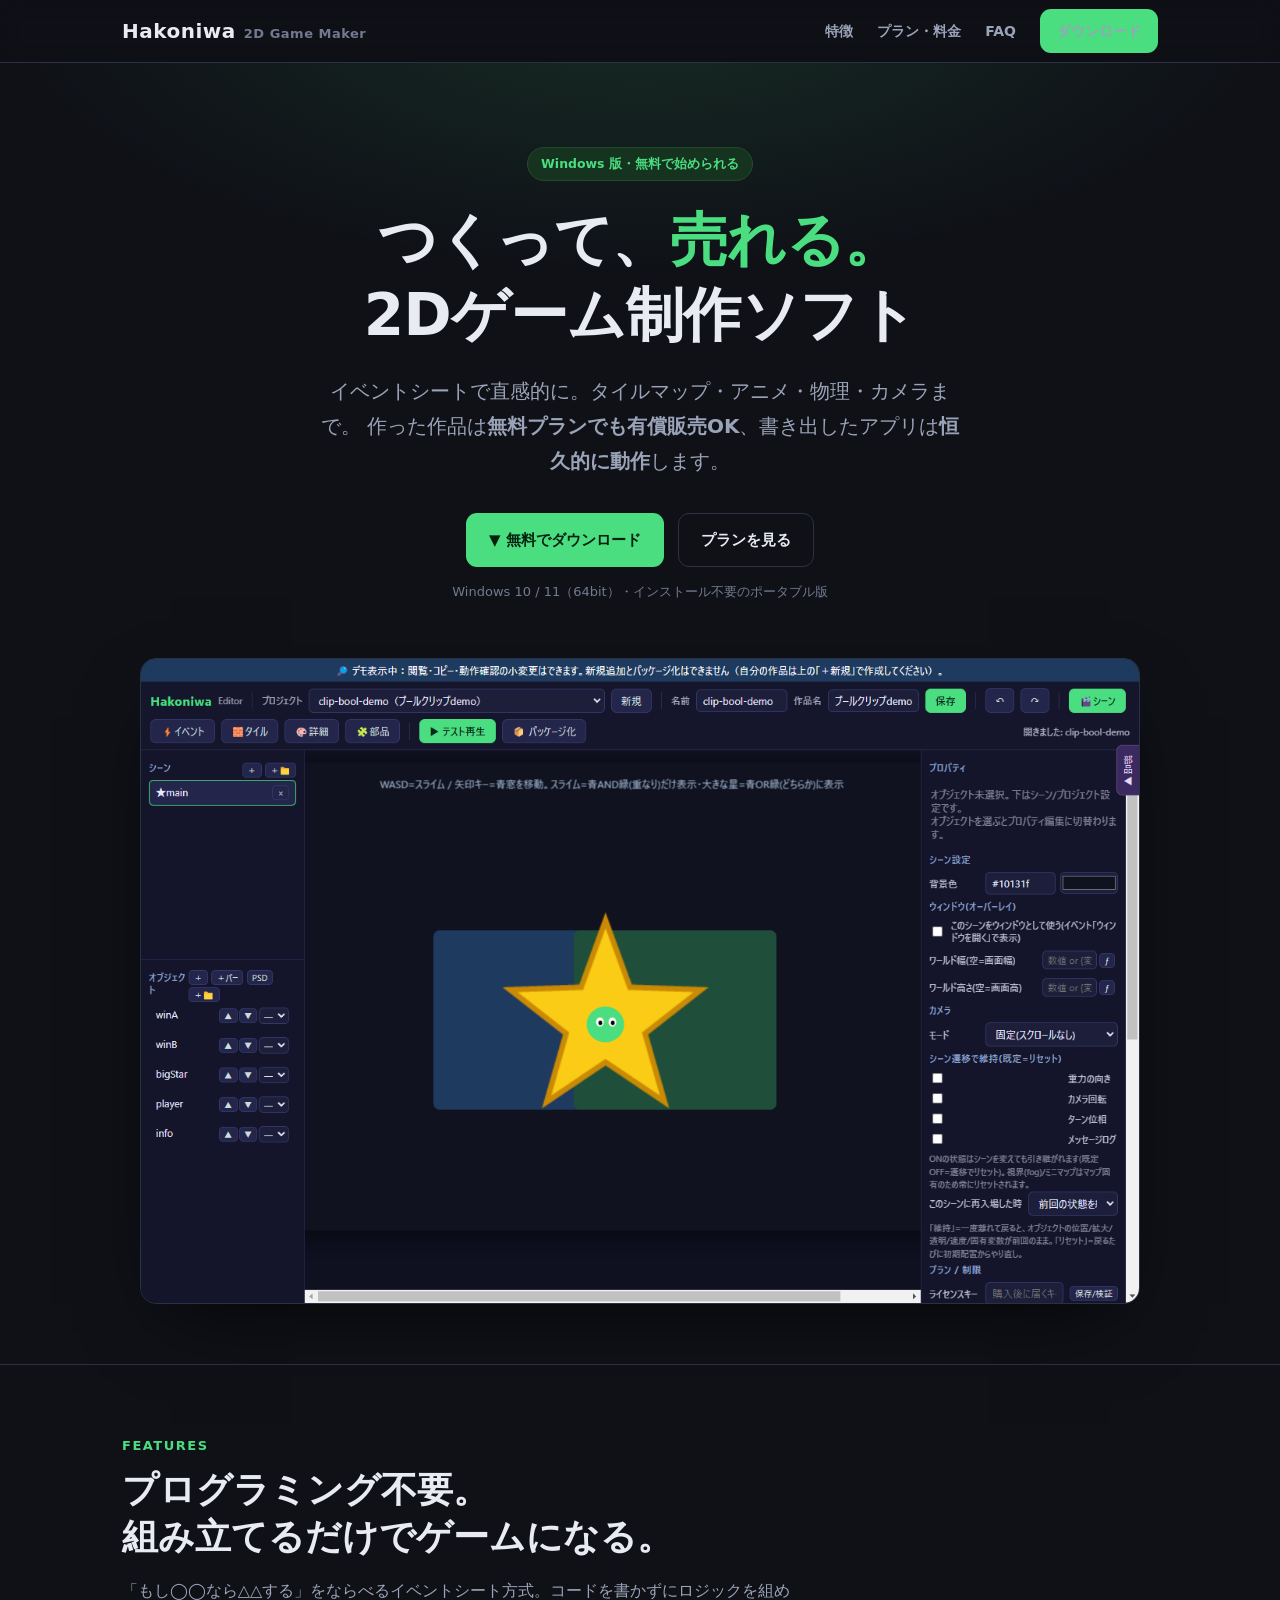
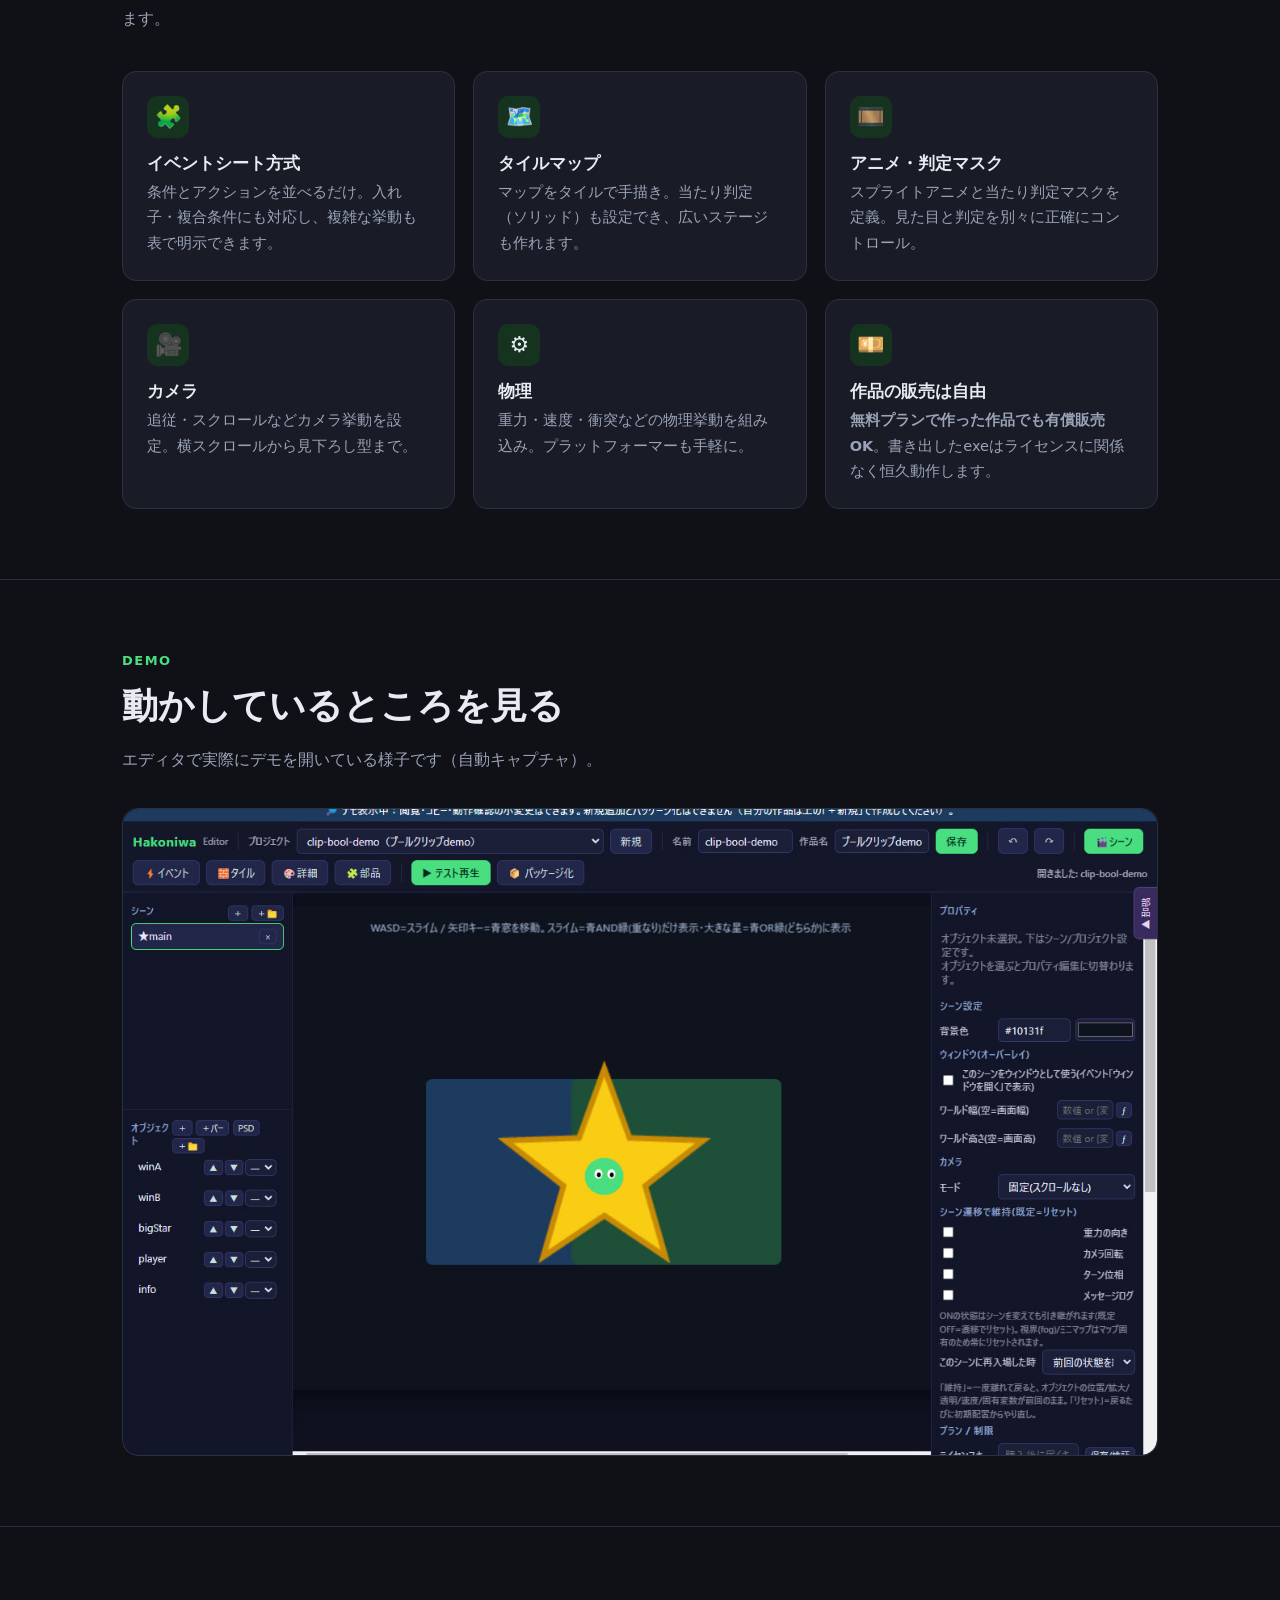
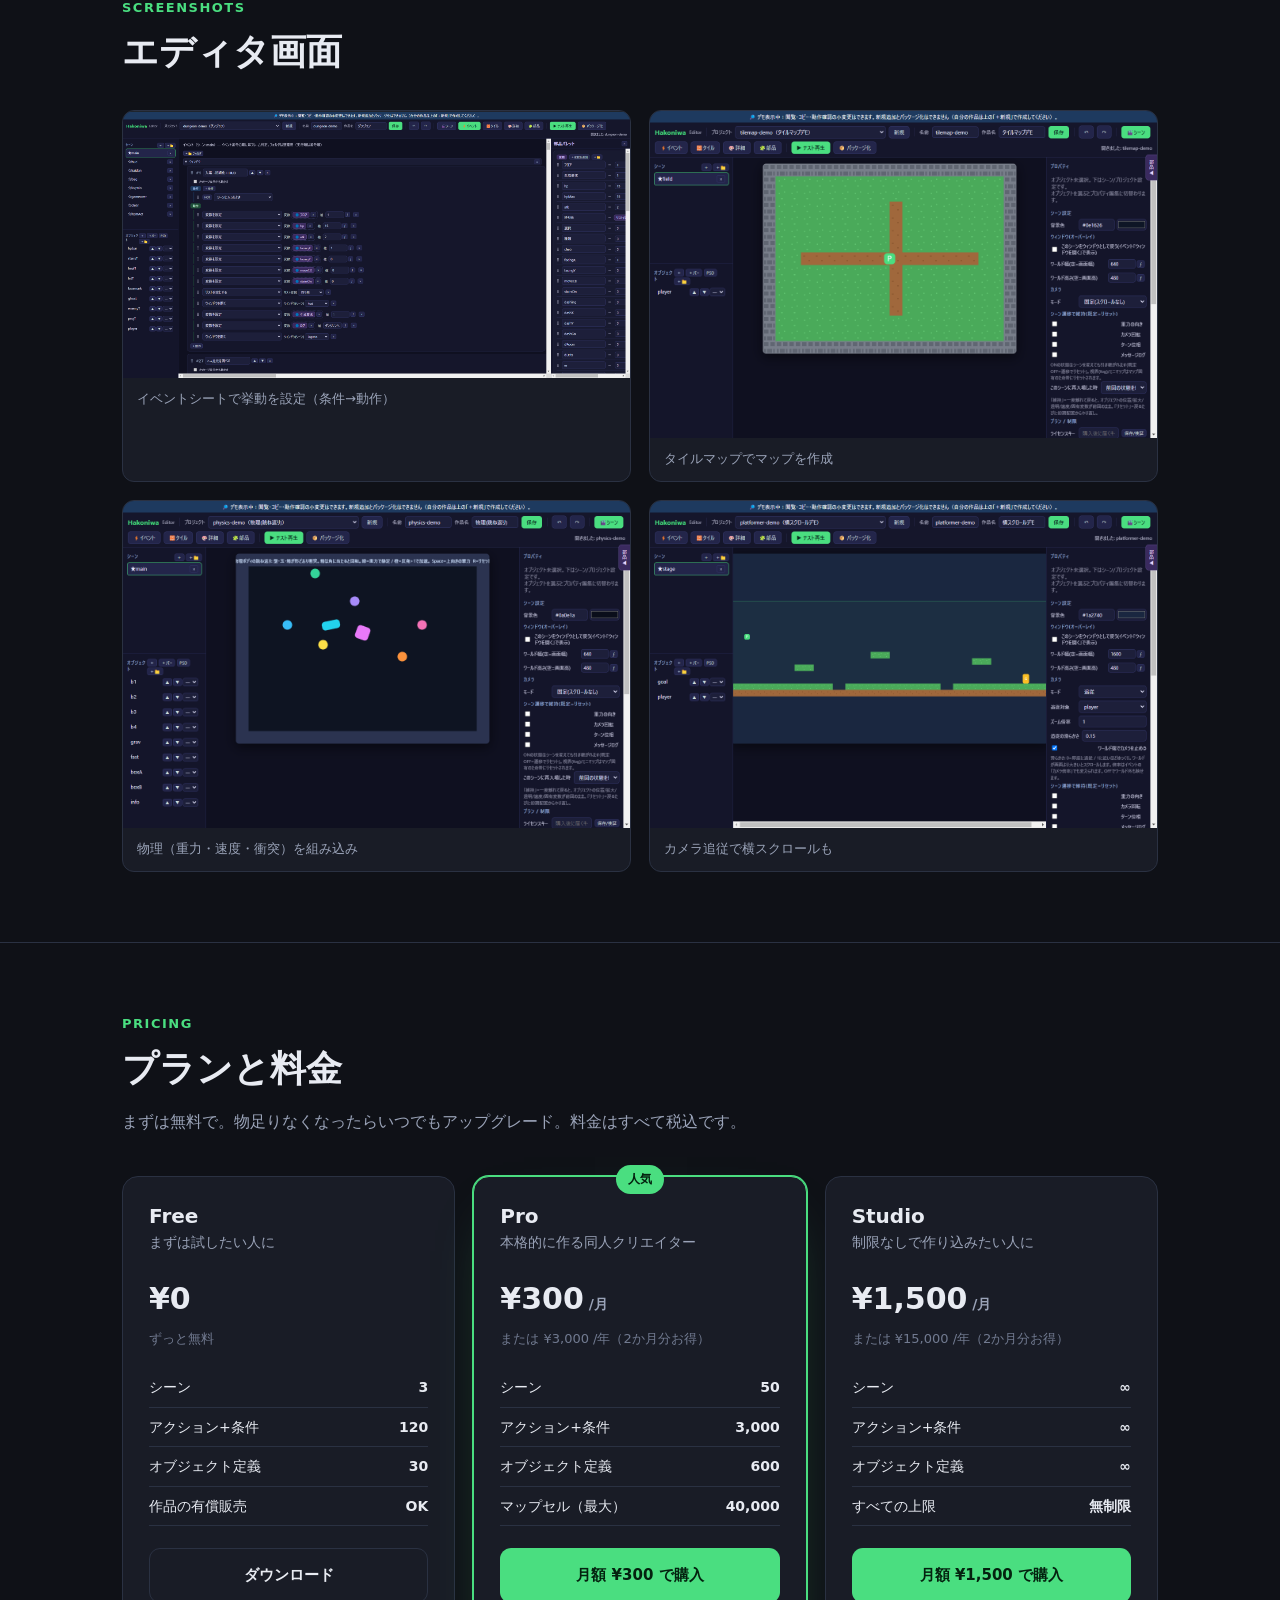
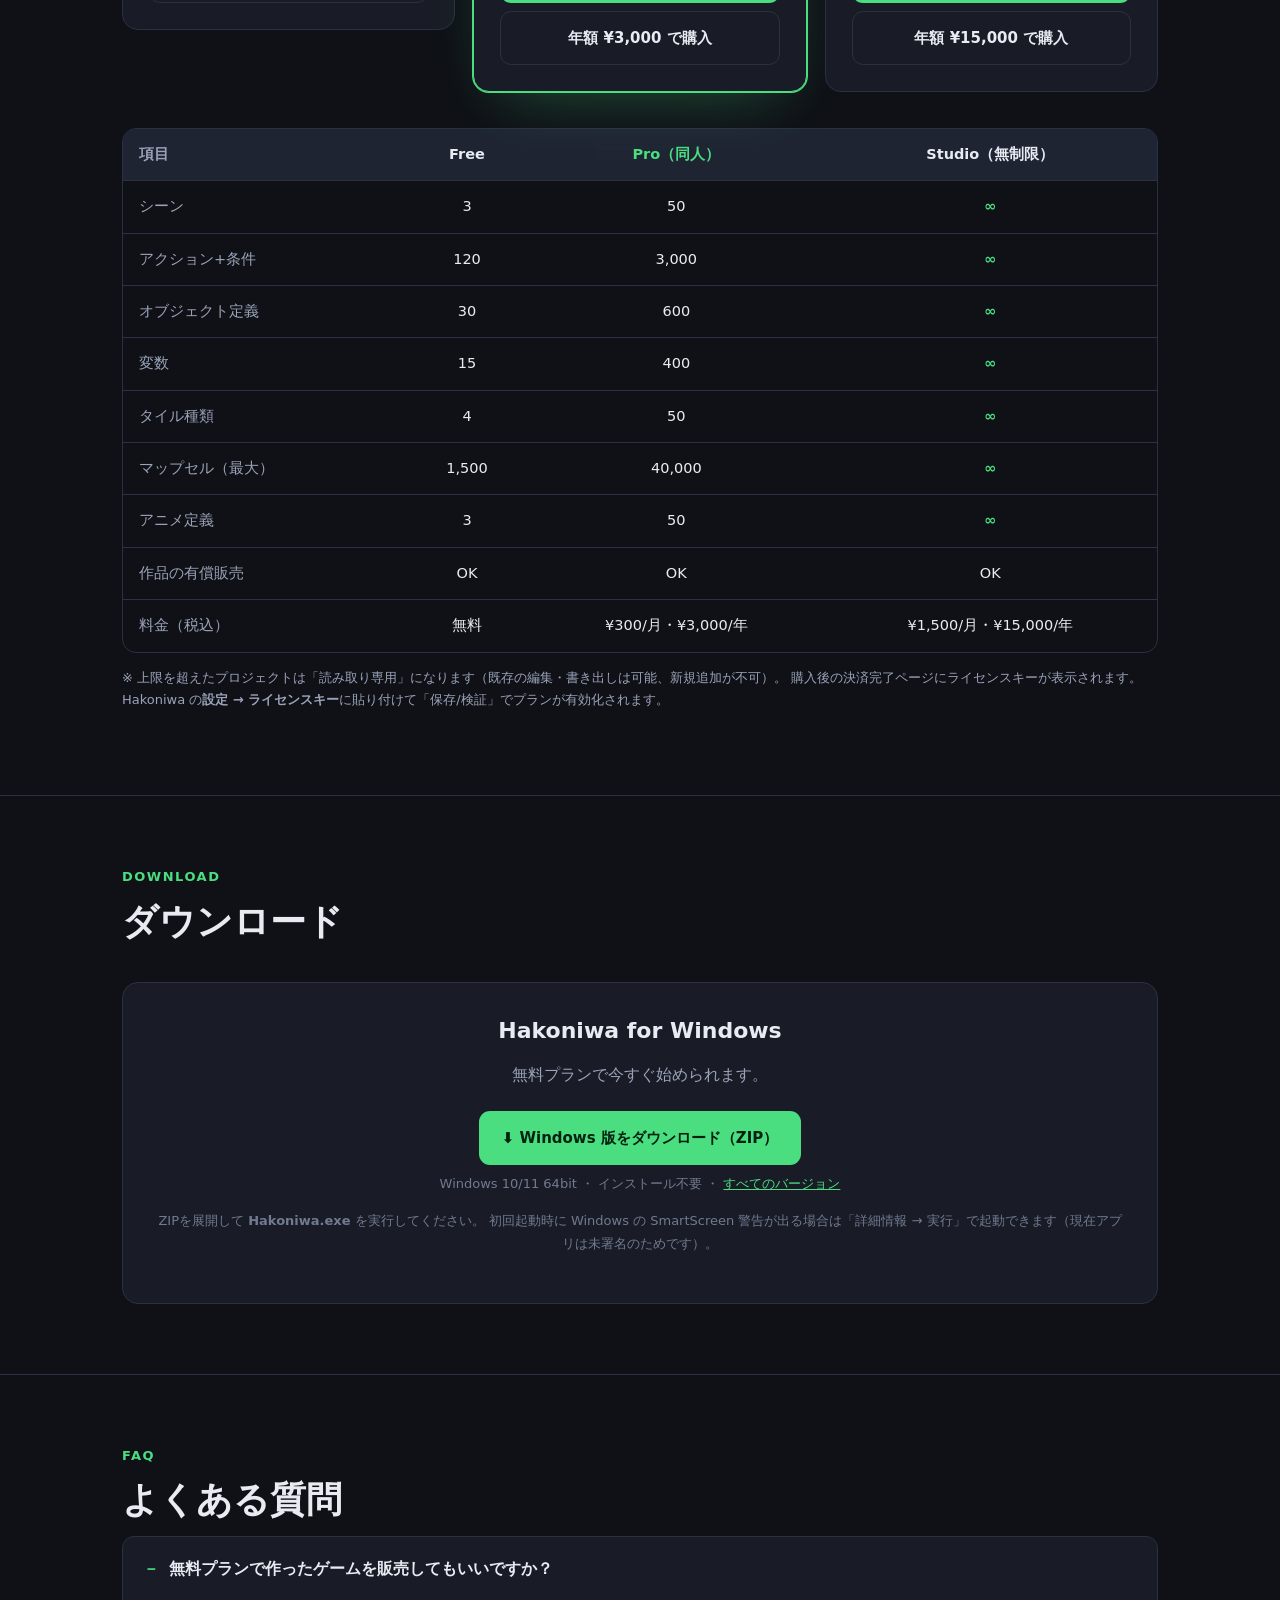
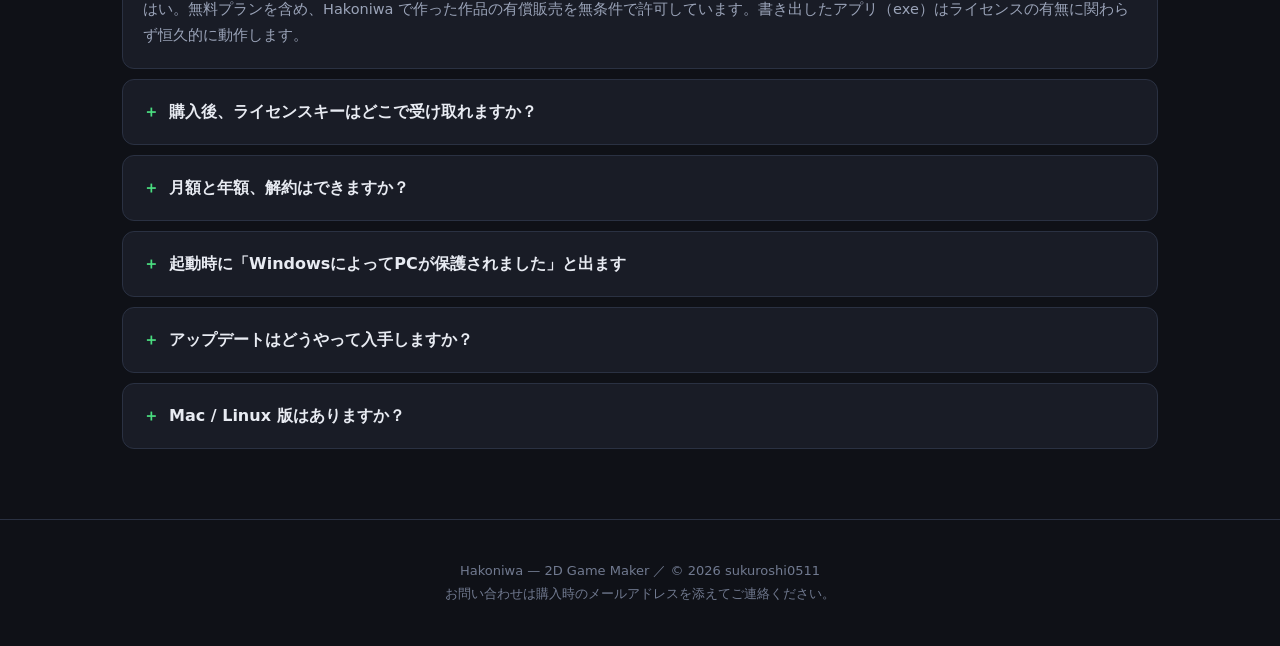
==== commit 20f03e71: "紹介ページ: 埋め込み画像を映えるものに差し替え - ヒーロー画像を地味なダンジョン(グレーグリッド)から、ブールクリップの   星型切り抜き演出に変更。 - スクショギャラリーを2→4枚(イベント/" ====
--- a/index.html
+++ b/index.html
@@ -156,7 +156,7 @@
       <a class="btn btn-ghost" href="#plans">プランを見る</a>
     </div>
     <div class="os">Windows 10 / 11（64bit）・インストール不要のポータブル版</div>
-    <div class="shot"><img src="screenshots/editor-dungeon.png" alt="Hakoniwa エディタ画面（ダンジョンのタイルマップ編集）"></div>
+    <div class="shot"><img src="screenshots/editor-clipbool.png" alt="Hakoniwa エディタ画面（ブールクリップで星型の窓に切り抜く演出を編集）"></div>
   </div>
 </div>
 
@@ -202,8 +202,10 @@
     <div class="eyebrow">Screenshots</div>
     <h2 class="sec-title">エディタ画面</h2>
     <div class="shots2">
-      <figure><img src="screenshots/editor-events.png" alt="イベントシートでダンジョンの挙動を設定している画面"><figcaption>イベントシートで挙動を設定（条件→動作）</figcaption></figure>
-      <figure><img src="screenshots/editor-dungeon.png" alt="タイルマップでダンジョンを作成中のエディタ"><figcaption>タイルマップでマップを作成</figcaption></figure>
+      <figure><img src="screenshots/editor-events.png" alt="イベントシートで挙動を設定している画面"><figcaption>イベントシートで挙動を設定（条件→動作）</figcaption></figure>
+      <figure><img src="screenshots/editor-tilemap.png" alt="タイルマップでフィールドを作成中のエディタ"><figcaption>タイルマップでマップを作成</figcaption></figure>
+      <figure><img src="screenshots/editor-physics.png" alt="物理デモ（跳ね返るボールと箱）を編集している画面"><figcaption>物理（重力・速度・衝突）を組み込み</figcaption></figure>
+      <figure><img src="screenshots/editor-platformer.png" alt="横スクロールのプラットフォーマーを編集している画面"><figcaption>カメラ追従で横スクロールも</figcaption></figure>
     </div>
   </div>
 </section>
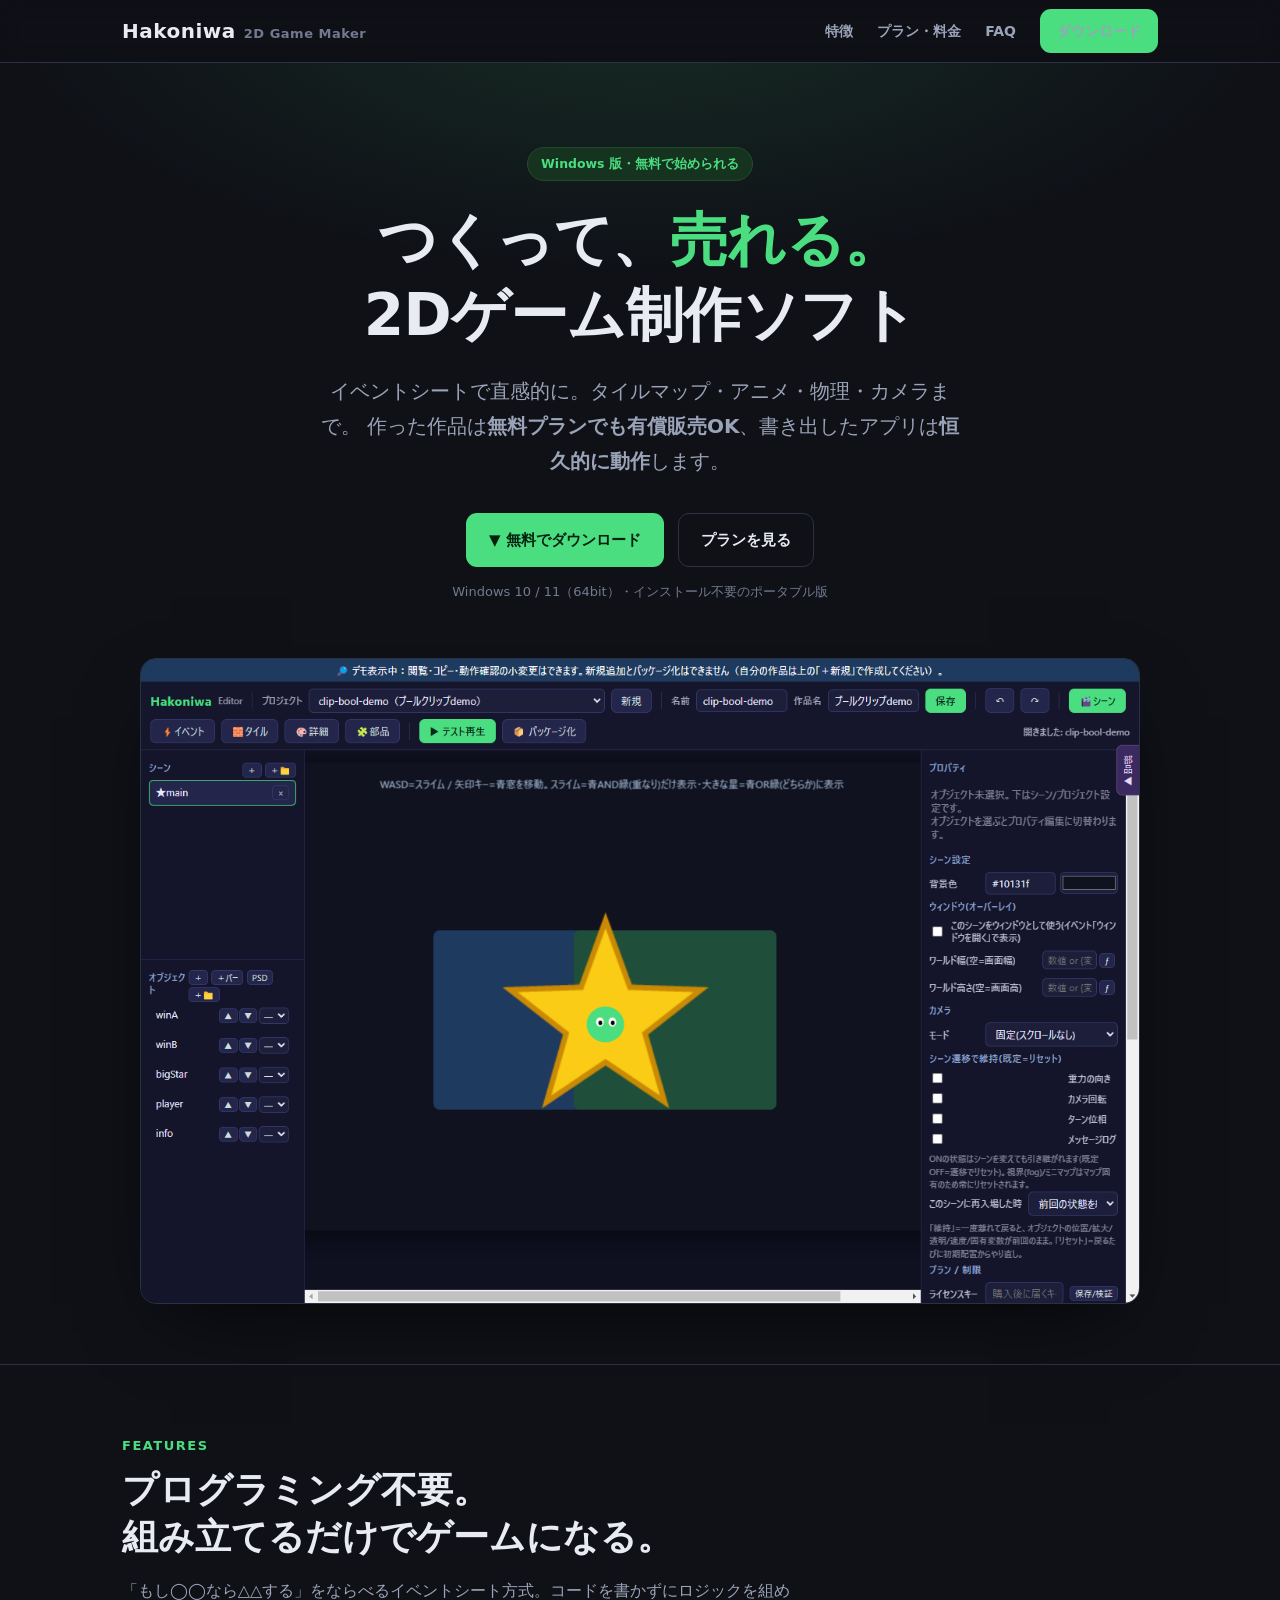
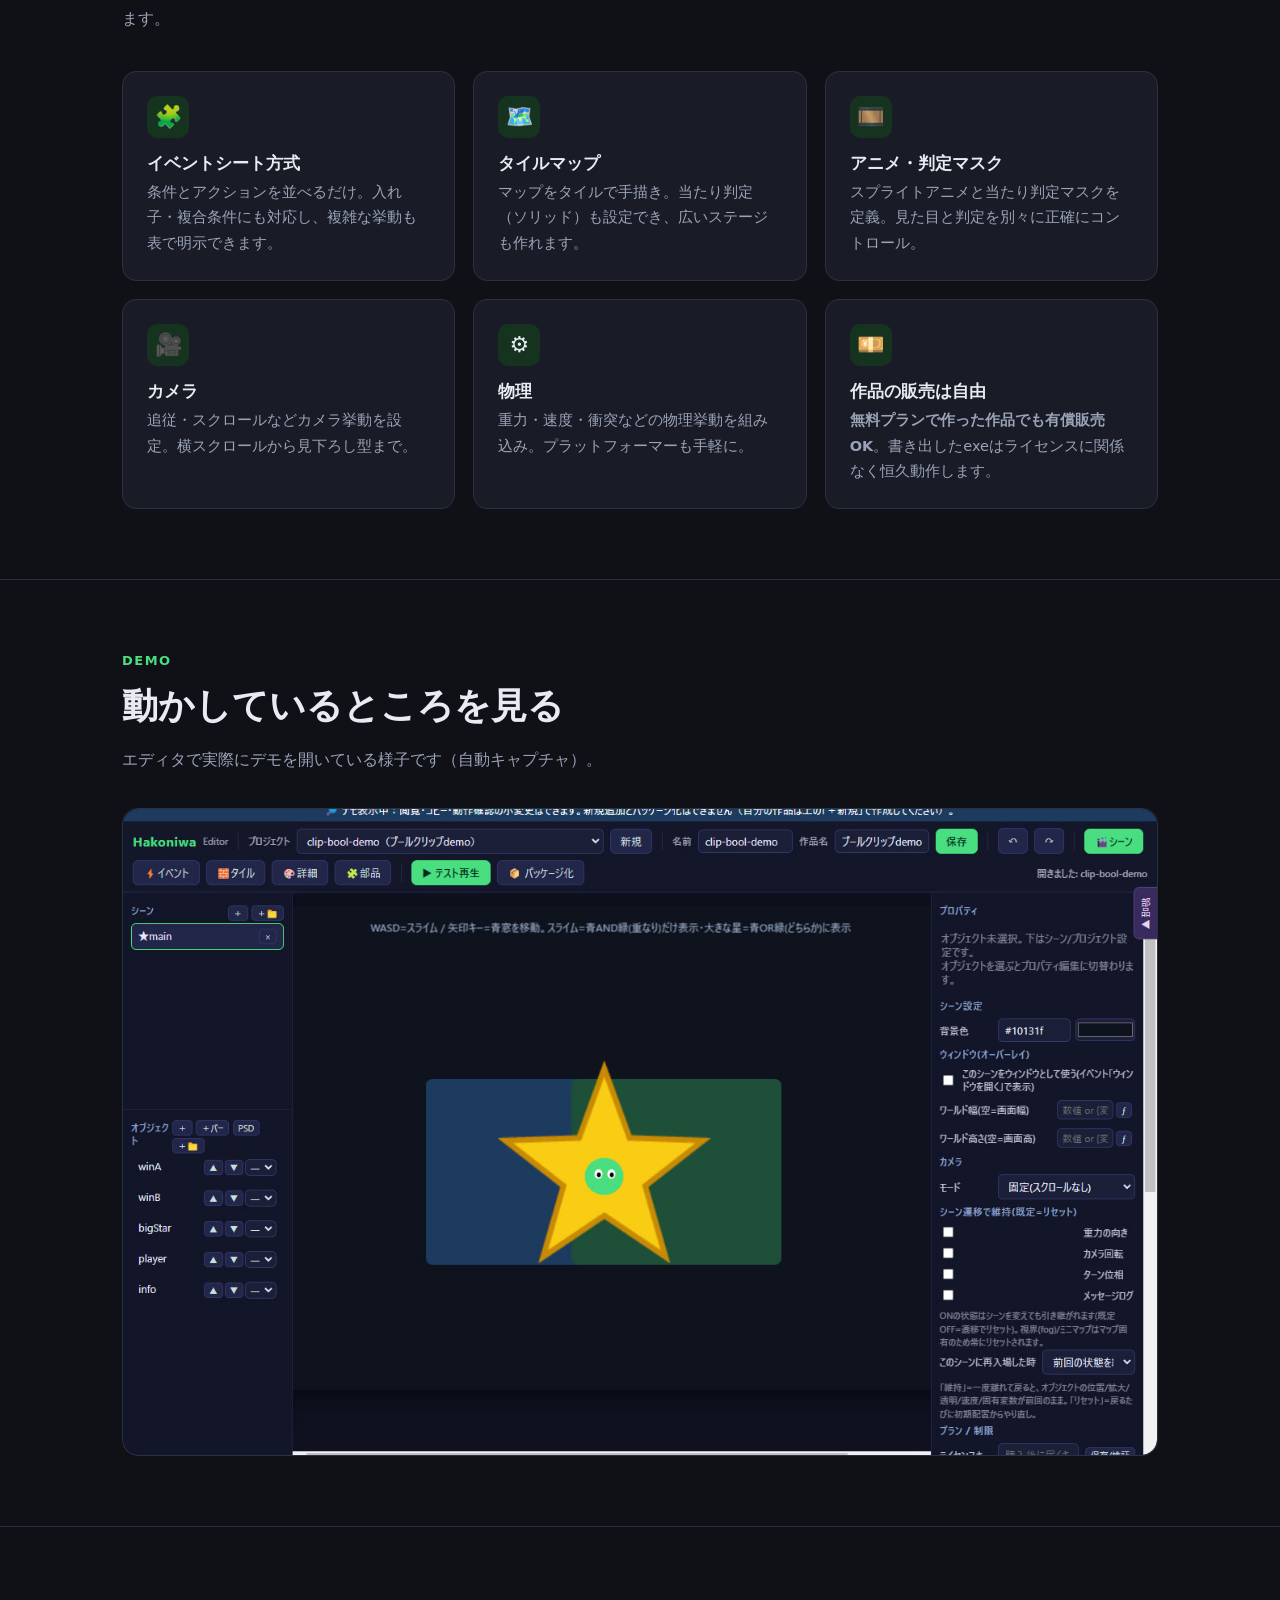
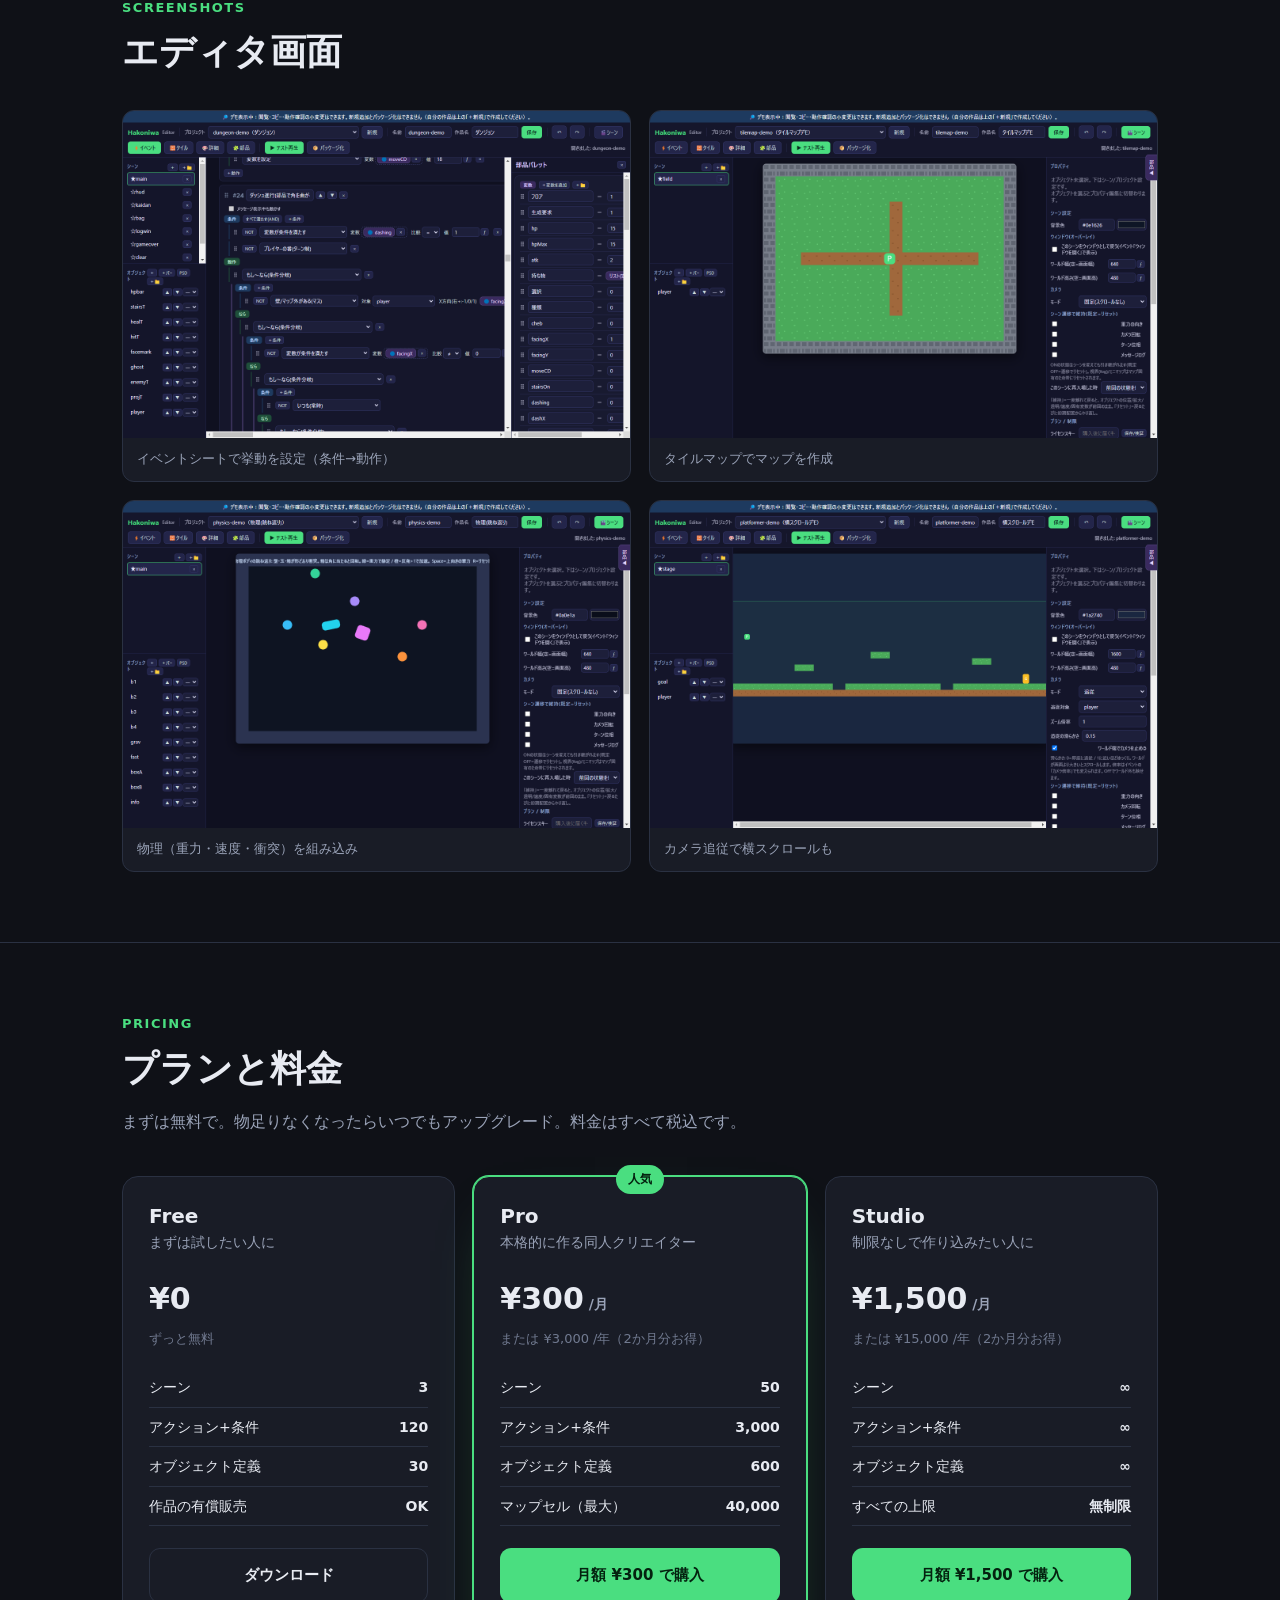
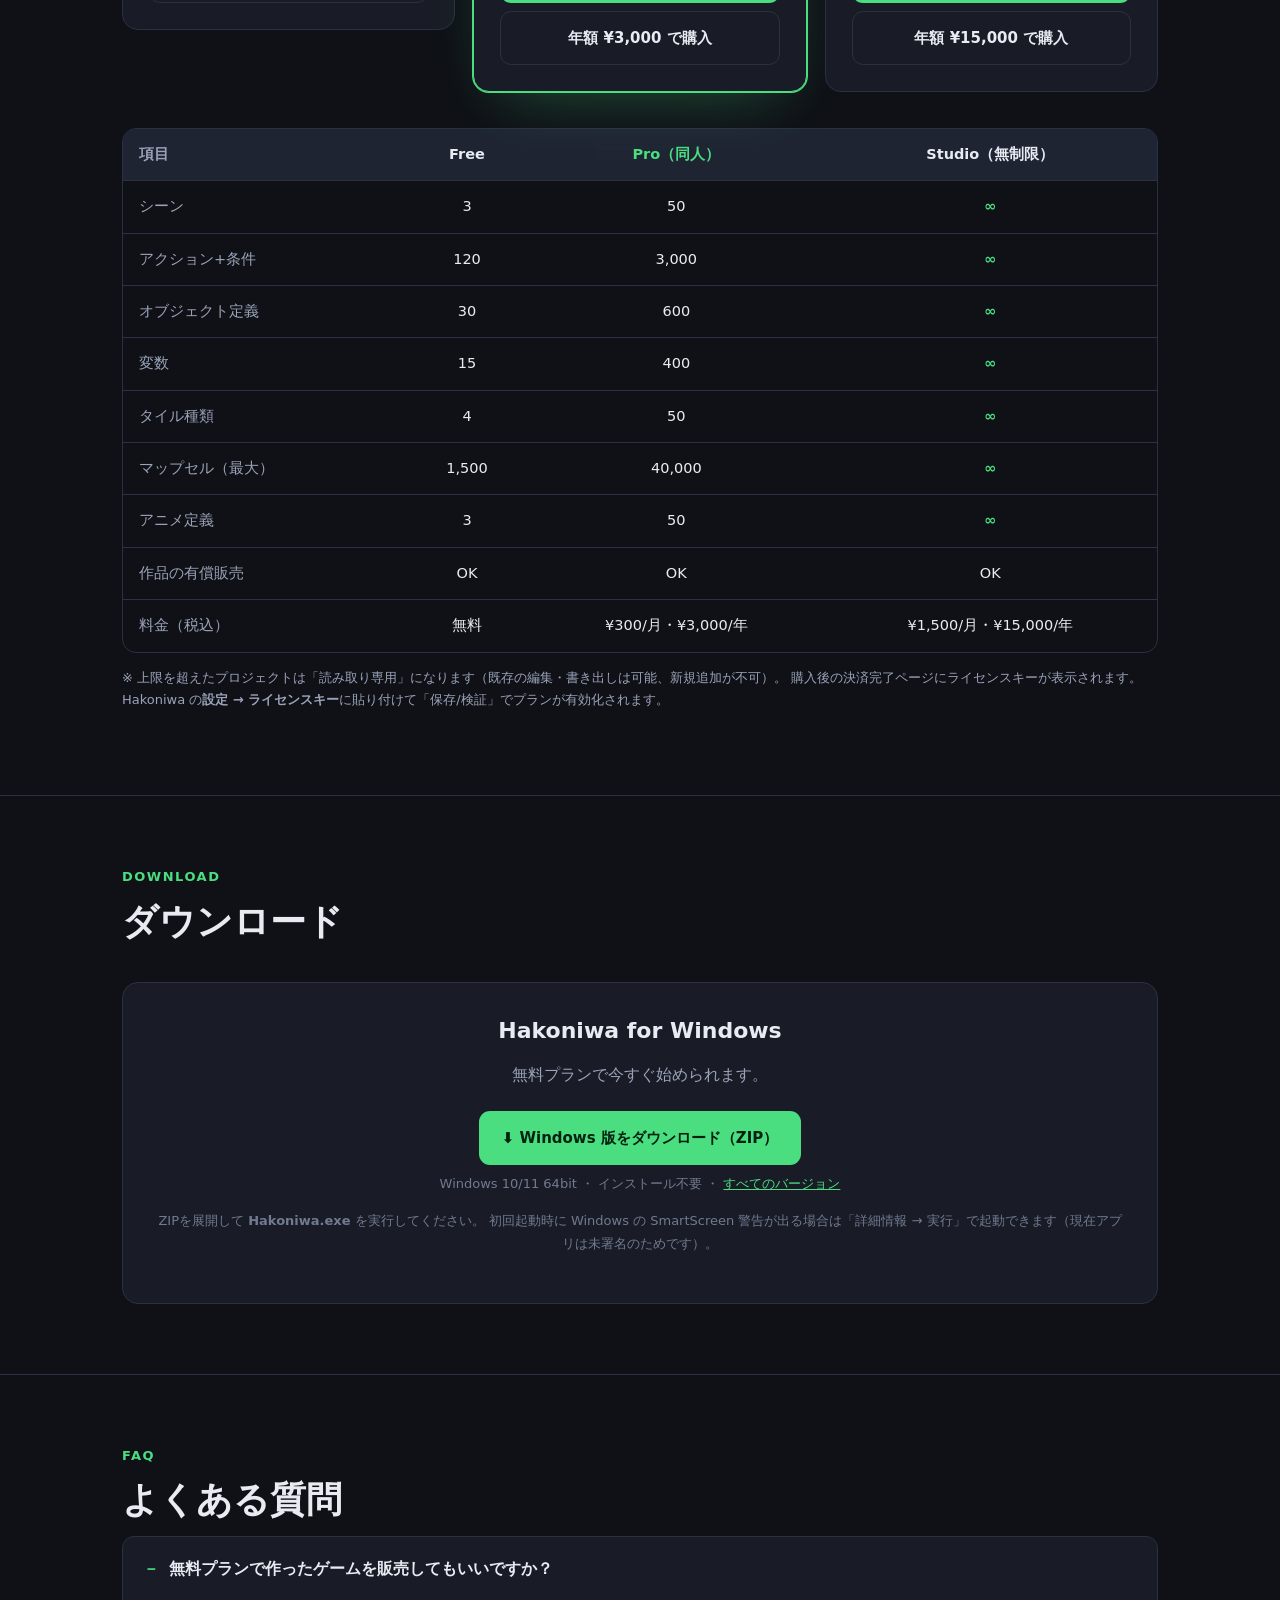
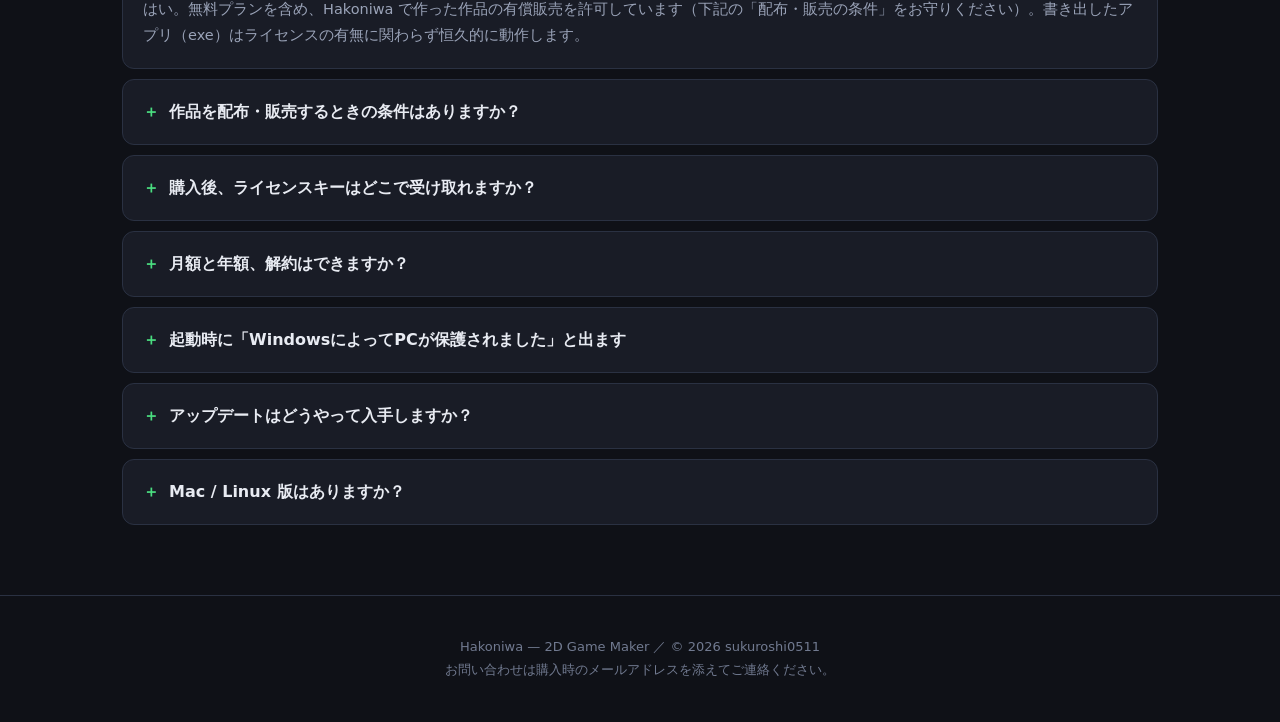
==== commit 0d6fafd5: "FAQ: 配布・販売の条件を追加(Hakoniwaのクレジット表記必須など) 制作ソフトとして「Hakoniwa」明記、起動スプラッシュ既定表示、本体の再配布禁止、 公序良俗順守。1問目も無条件→条件" ====
--- a/index.html
+++ b/index.html
@@ -324,7 +324,17 @@
 
     <details open>
       <summary>無料プランで作ったゲームを販売してもいいですか？</summary>
-      <p>はい。無料プランを含め、Hakoniwa で作った作品の有償販売を無条件で許可しています。書き出したアプリ（exe）はライセンスの有無に関わらず恒久的に動作します。</p>
+      <p>はい。無料プランを含め、Hakoniwa で作った作品の有償販売を許可しています（下記の「配布・販売の条件」をお守りください）。書き出したアプリ（exe）はライセンスの有無に関わらず恒久的に動作します。</p>
+    </details>
+    <details>
+      <summary>作品を配布・販売するときの条件はありますか？</summary>
+      <p>以下を守っていただければ、無料・有料を問わず自由に配布・販売できます。</p>
+      <ul style="margin:8px 0 0;padding-left:1.2em;line-height:1.9">
+        <li><b>制作ソフトとして「Hakoniwa」を明記</b>してください。作品の紹介ページ・説明文・スタッフロール・README などに「制作：Hakoniwa」または「Powered by Hakoniwa」と表記します。</li>
+        <li>書き出した作品は<b>起動時に Hakoniwa のロゴ（スプラッシュ）が約1.5秒表示</b>されます（既定でON。プロジェクト設定でOFFにできますが、その場合も上記のクレジット表記は必須です）。</li>
+        <li>配布・販売してよいのは<b>あなたが作った作品（書き出した exe）</b>です。<b>Hakoniwa 本体（エディタ／エンジン）そのものの再配布・転売・改変配布は不可</b>です。</li>
+        <li>法令・公序良俗に反する内容や、第三者の権利を侵害する内容の配布はできません。</li>
+      </ul>
     </details>
     <details>
       <summary>購入後、ライセンスキーはどこで受け取れますか？</summary>
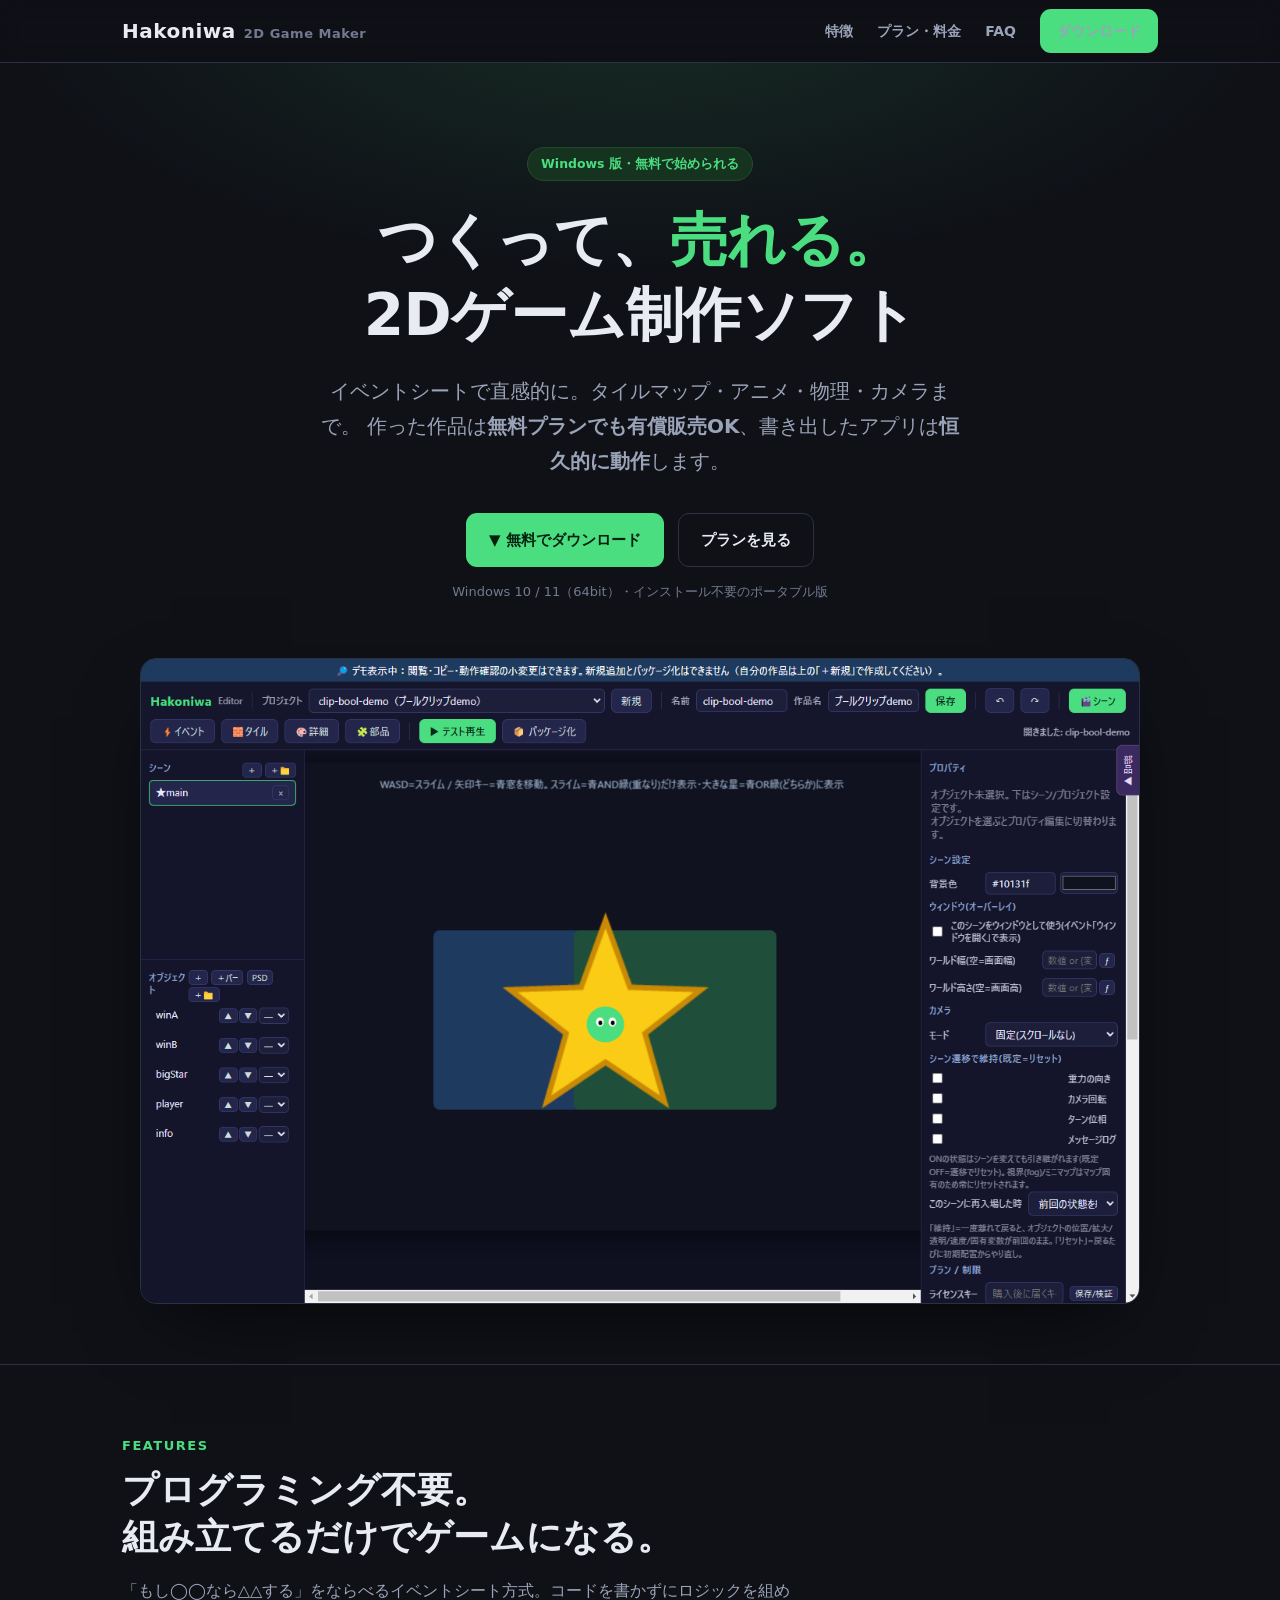
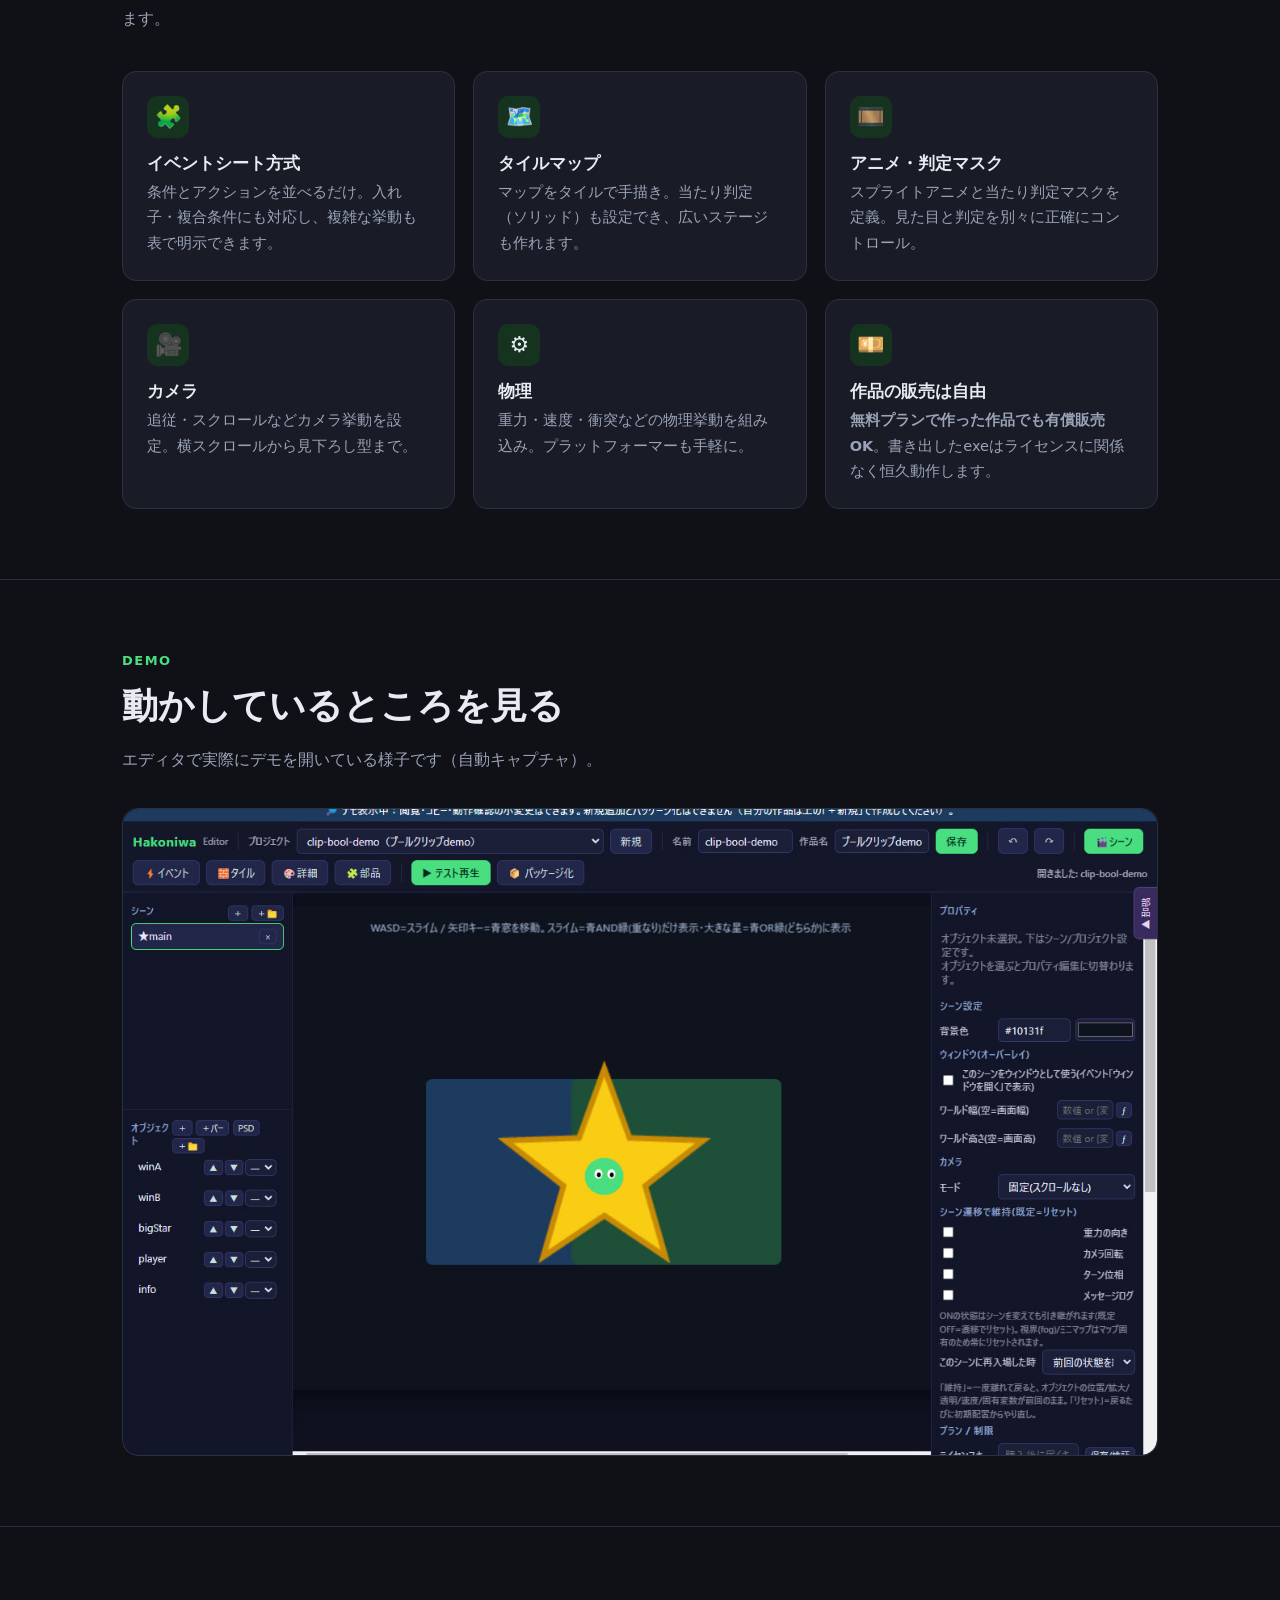
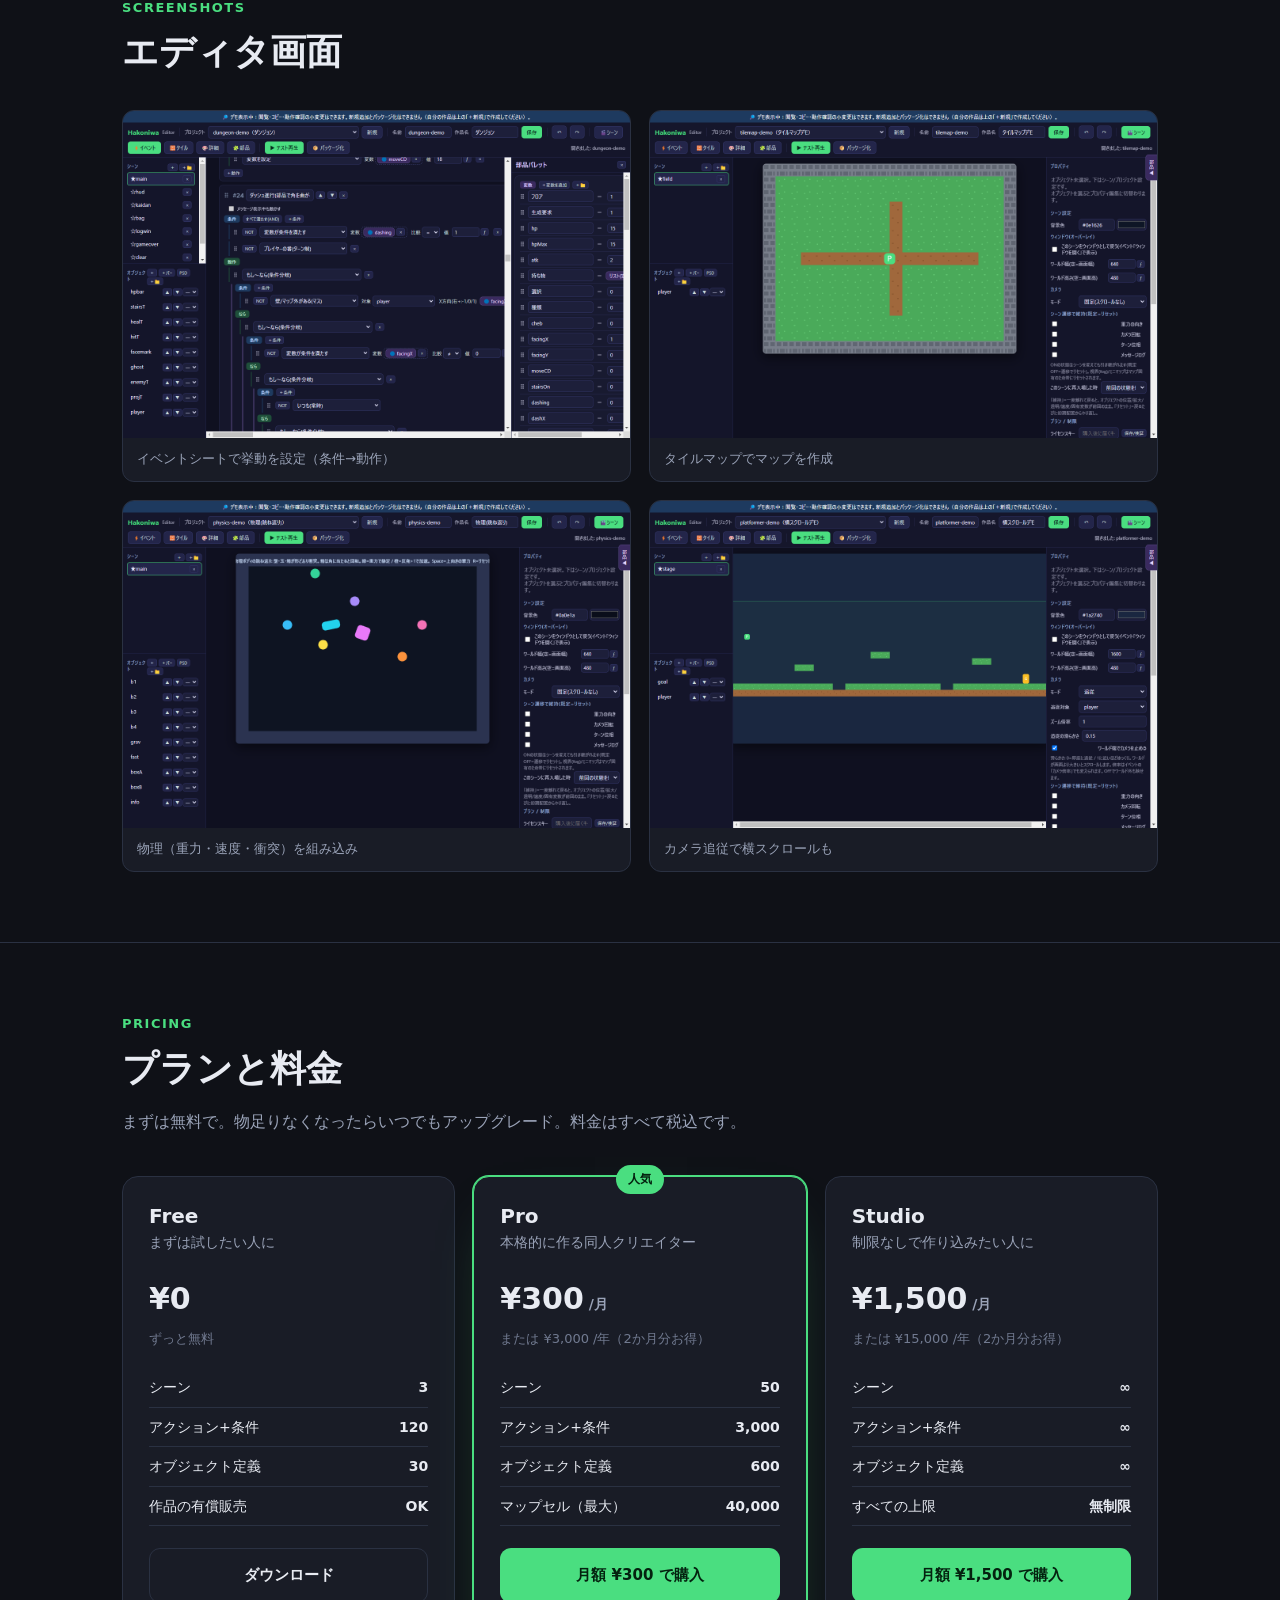
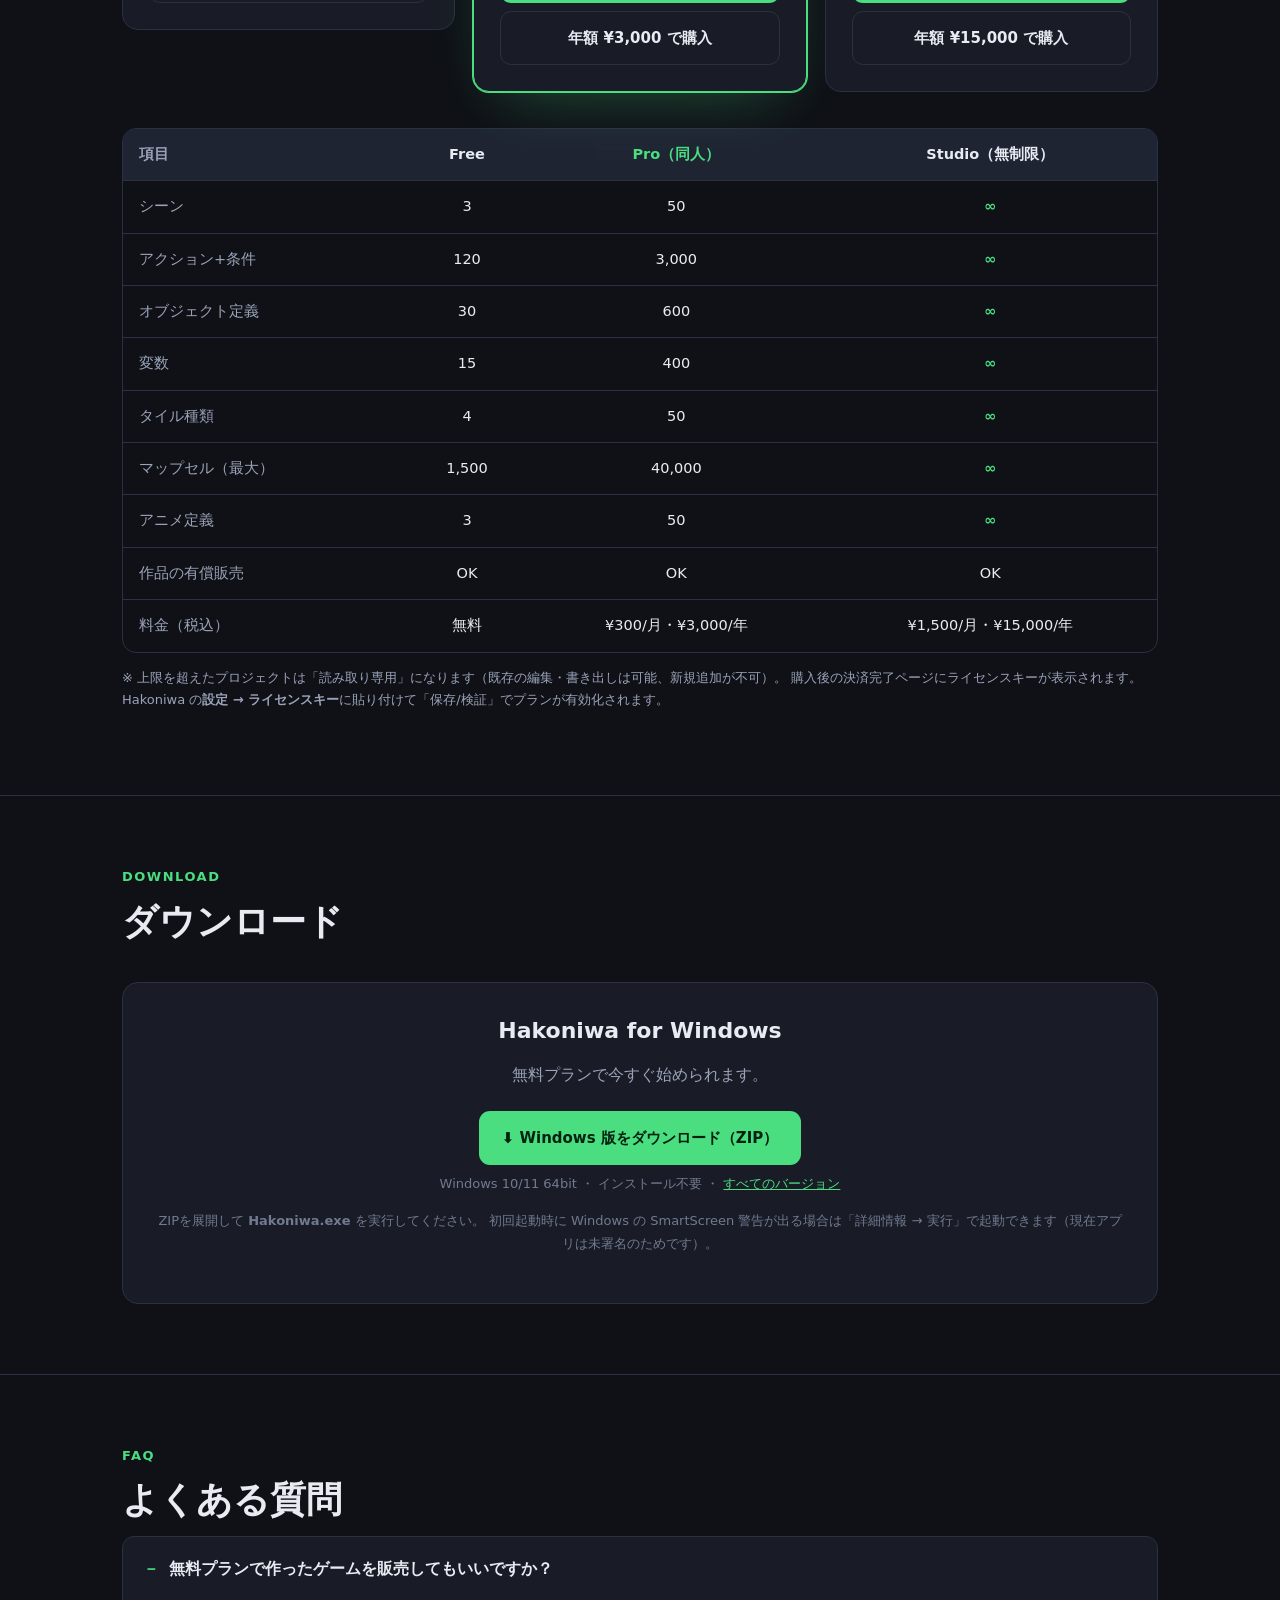
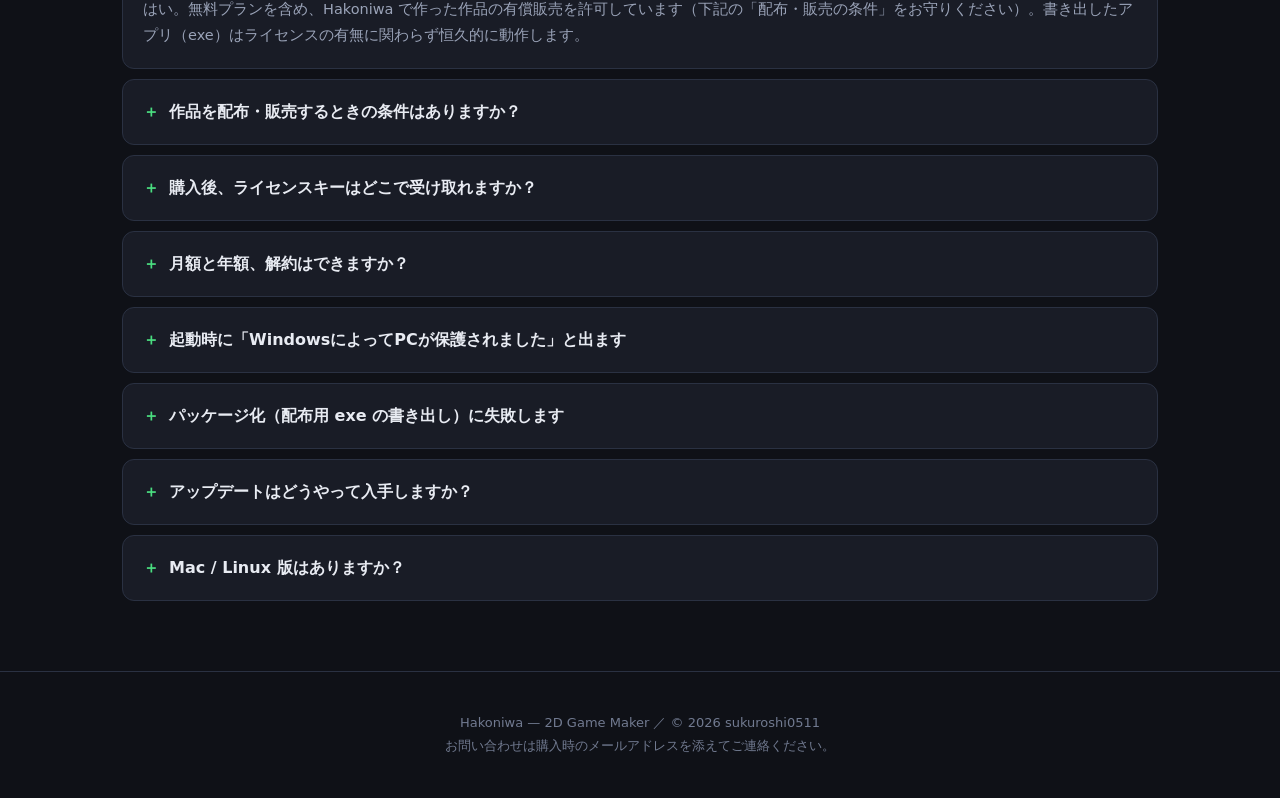
==== commit 4b804cb0: "FAQ: パッケージ化失敗(制御されたフォルダーアクセス/AV)の対処を追加 Co-Authored-By: Claude Opus 4.8 (1M context) <noreply@anthrop" ====
--- a/index.html
+++ b/index.html
@@ -349,6 +349,10 @@
       <p>アプリが現在コード署名されていないために表示される警告です。「詳細情報」→「実行」で起動できます。署名対応は今後予定しています。</p>
     </details>
     <details>
+      <summary>パッケージ化（配布用 exe の書き出し）に失敗します</summary>
+      <p>Windows の「制御されたフォルダーアクセス」やお使いのセキュリティソフトが、書き出し中のファイル操作をブロックしている場合があります。<b>Windows セキュリティ →「ウイルスと脅威の防止」→「ランサムウェアの防止」→「制御されたフォルダーアクセス」</b>で Hakoniwa を許可（「許可されたアプリ」に追加）するか、一時的にオフにしてから再度お試しください。アンチウイルスの常駐スキャンが一時的にファイルをロックして失敗することもあるため、その場合は少し待って再実行すると通ることがあります。</p>
+    </details>
+    <details>
       <summary>アップデートはどうやって入手しますか？</summary>
       <p>新しいバージョンはこのページの「ダウンロード」から最新版を再取得してください（ZIPを展開して差し替え）。セーブデータは別の場所に保存されるため、差し替えても消えません。将来的にアプリ内からの自動更新に対応予定です。</p>
     </details>
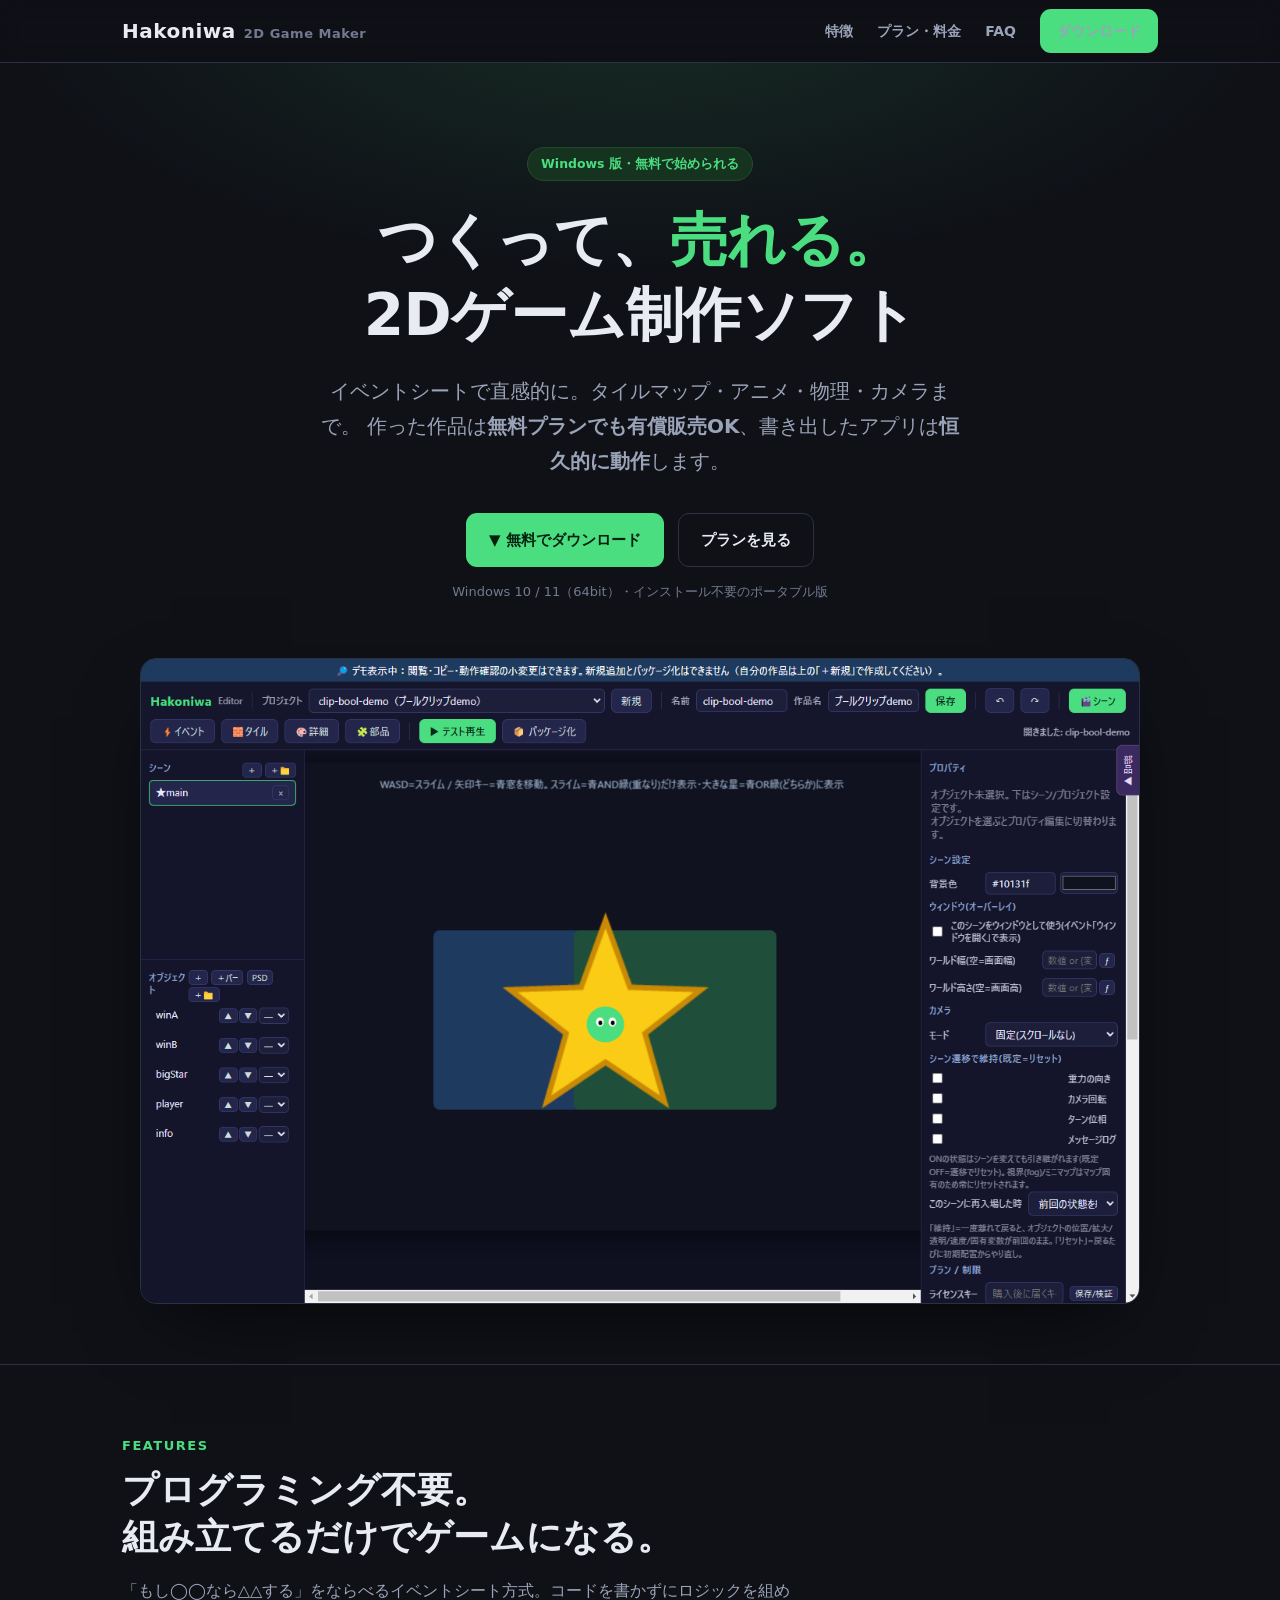
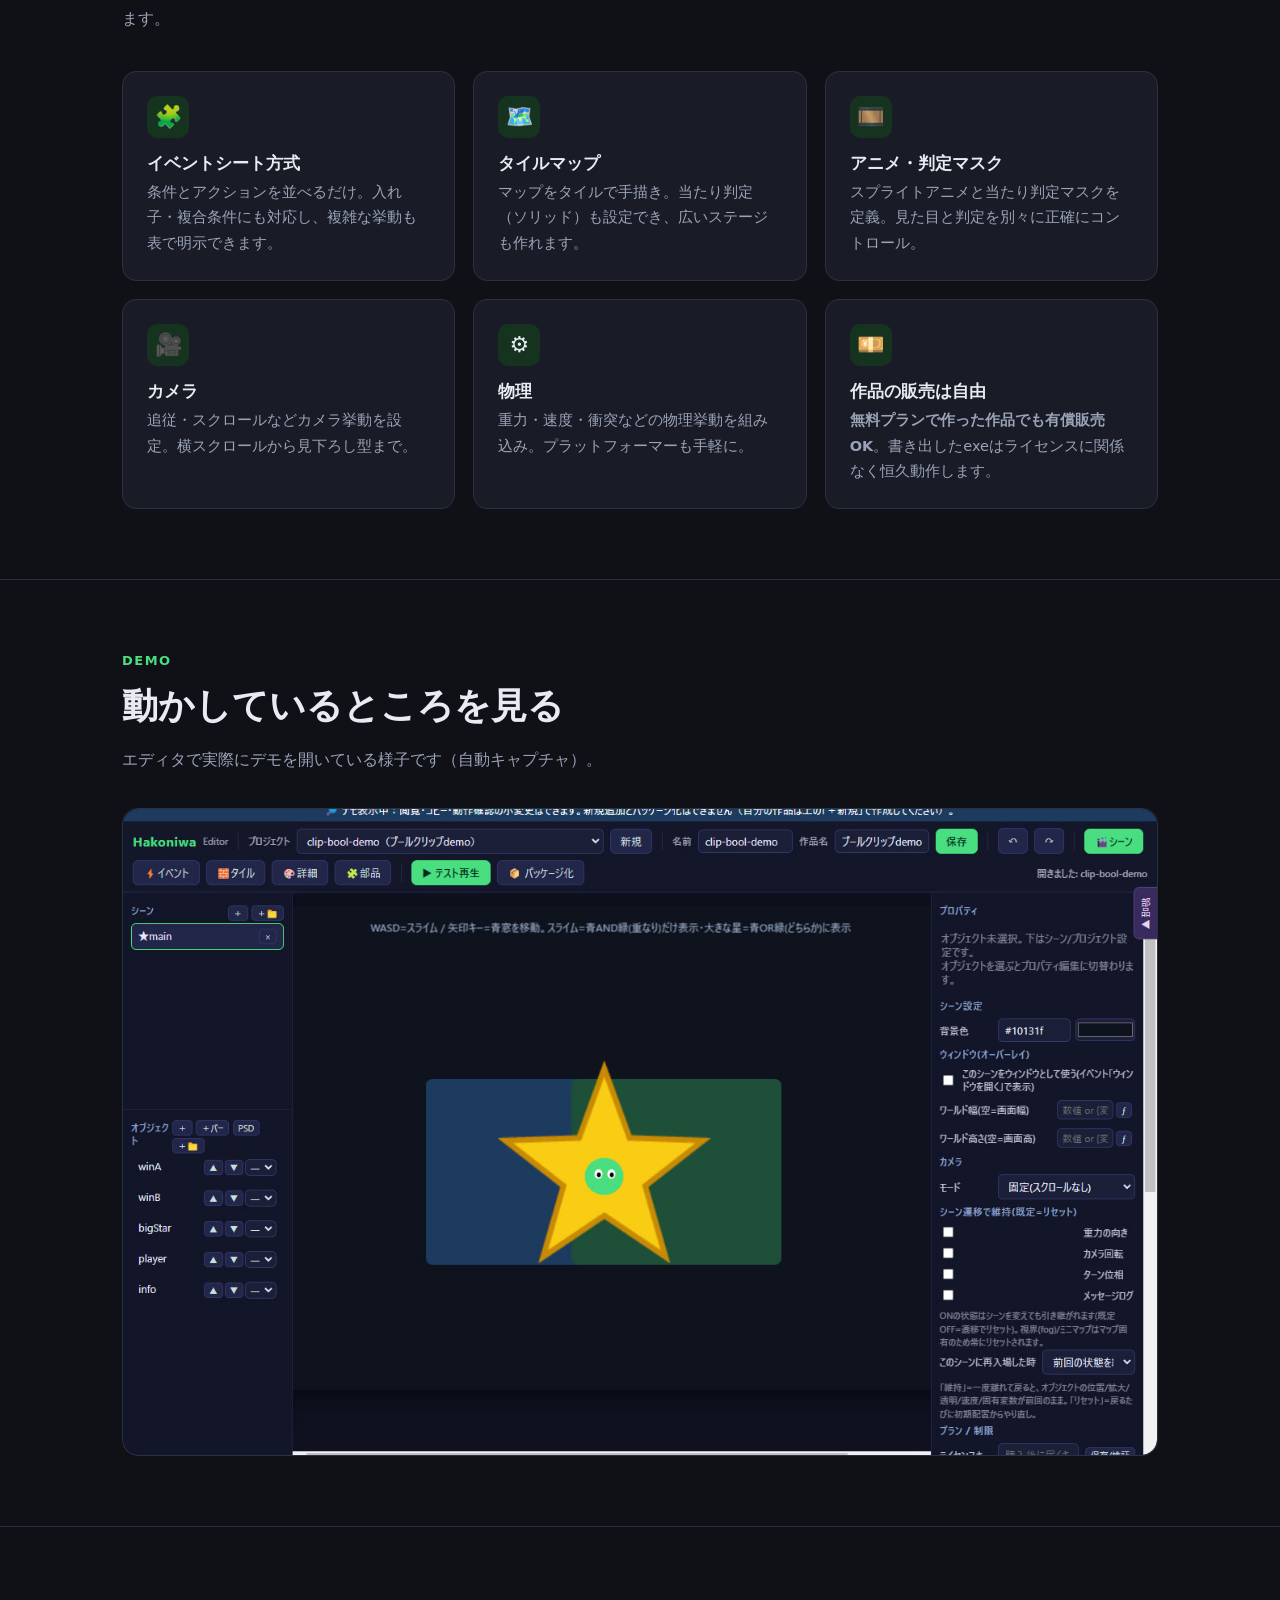
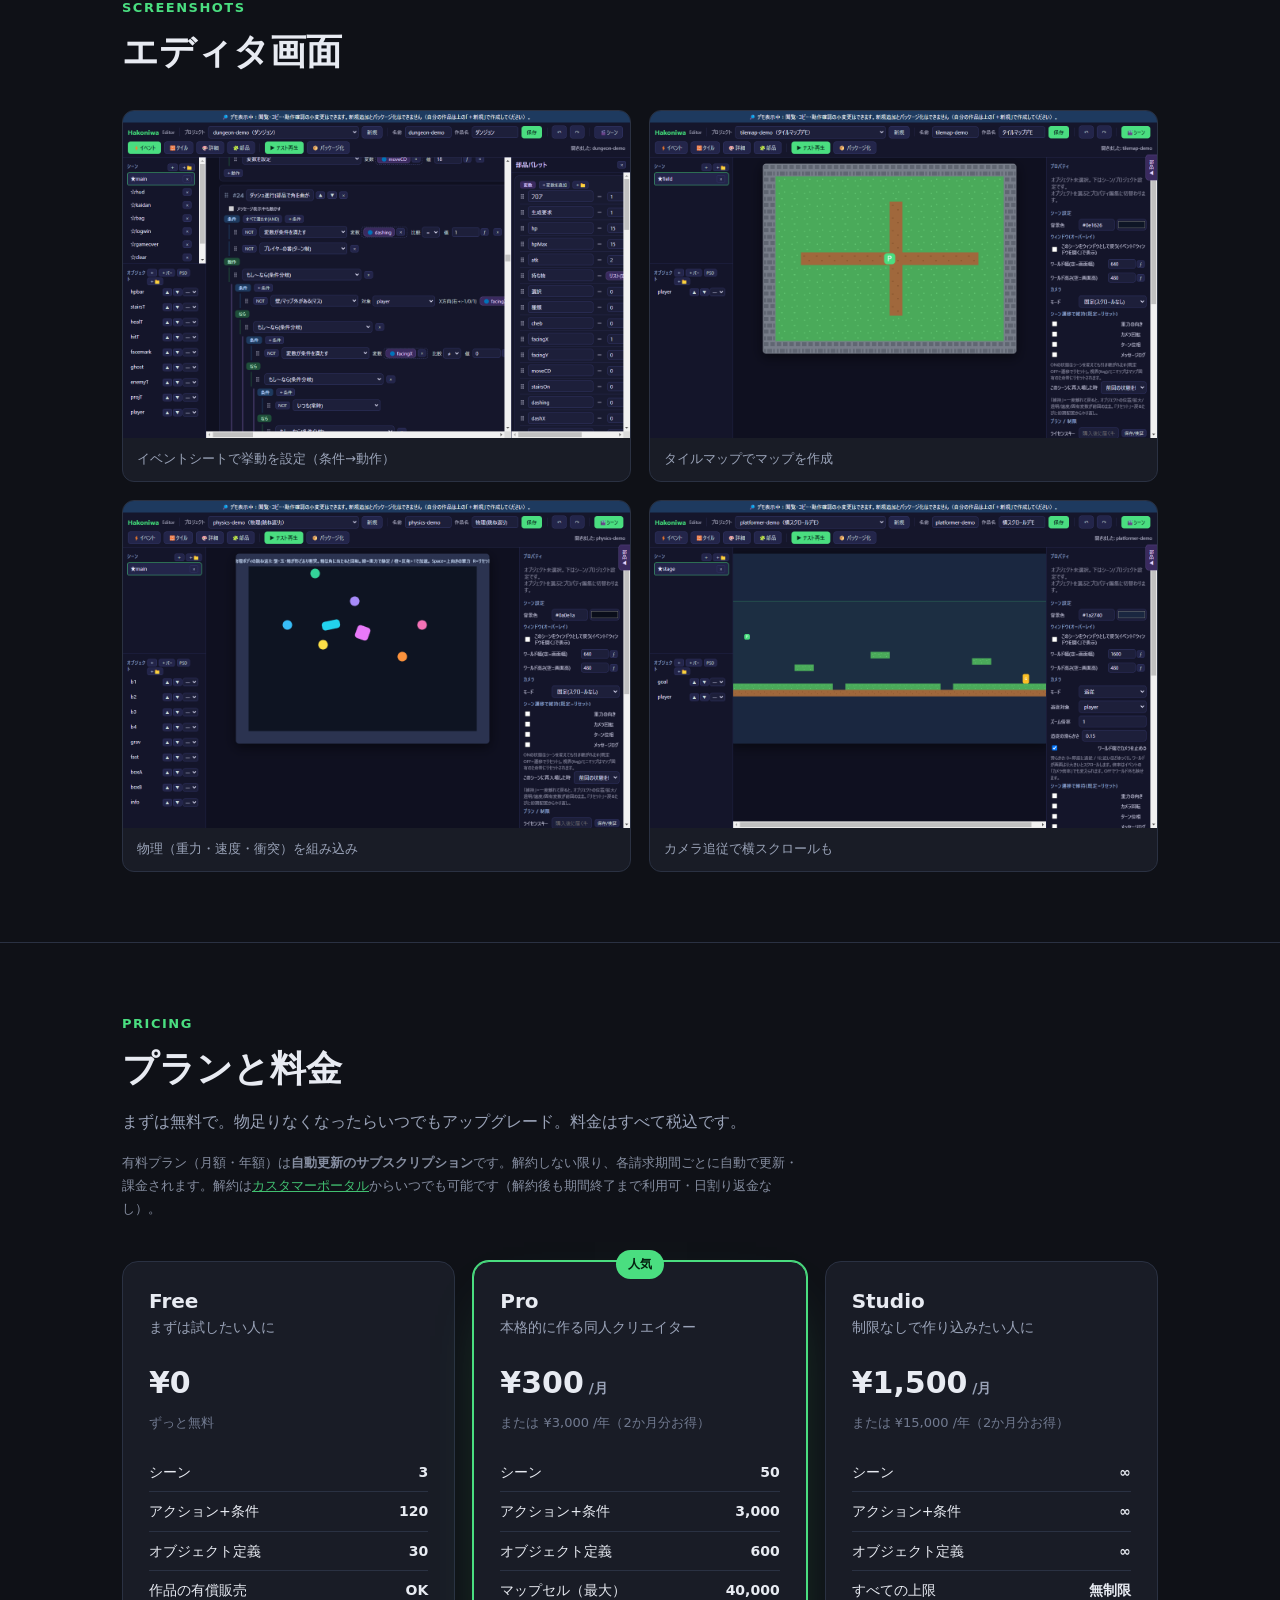
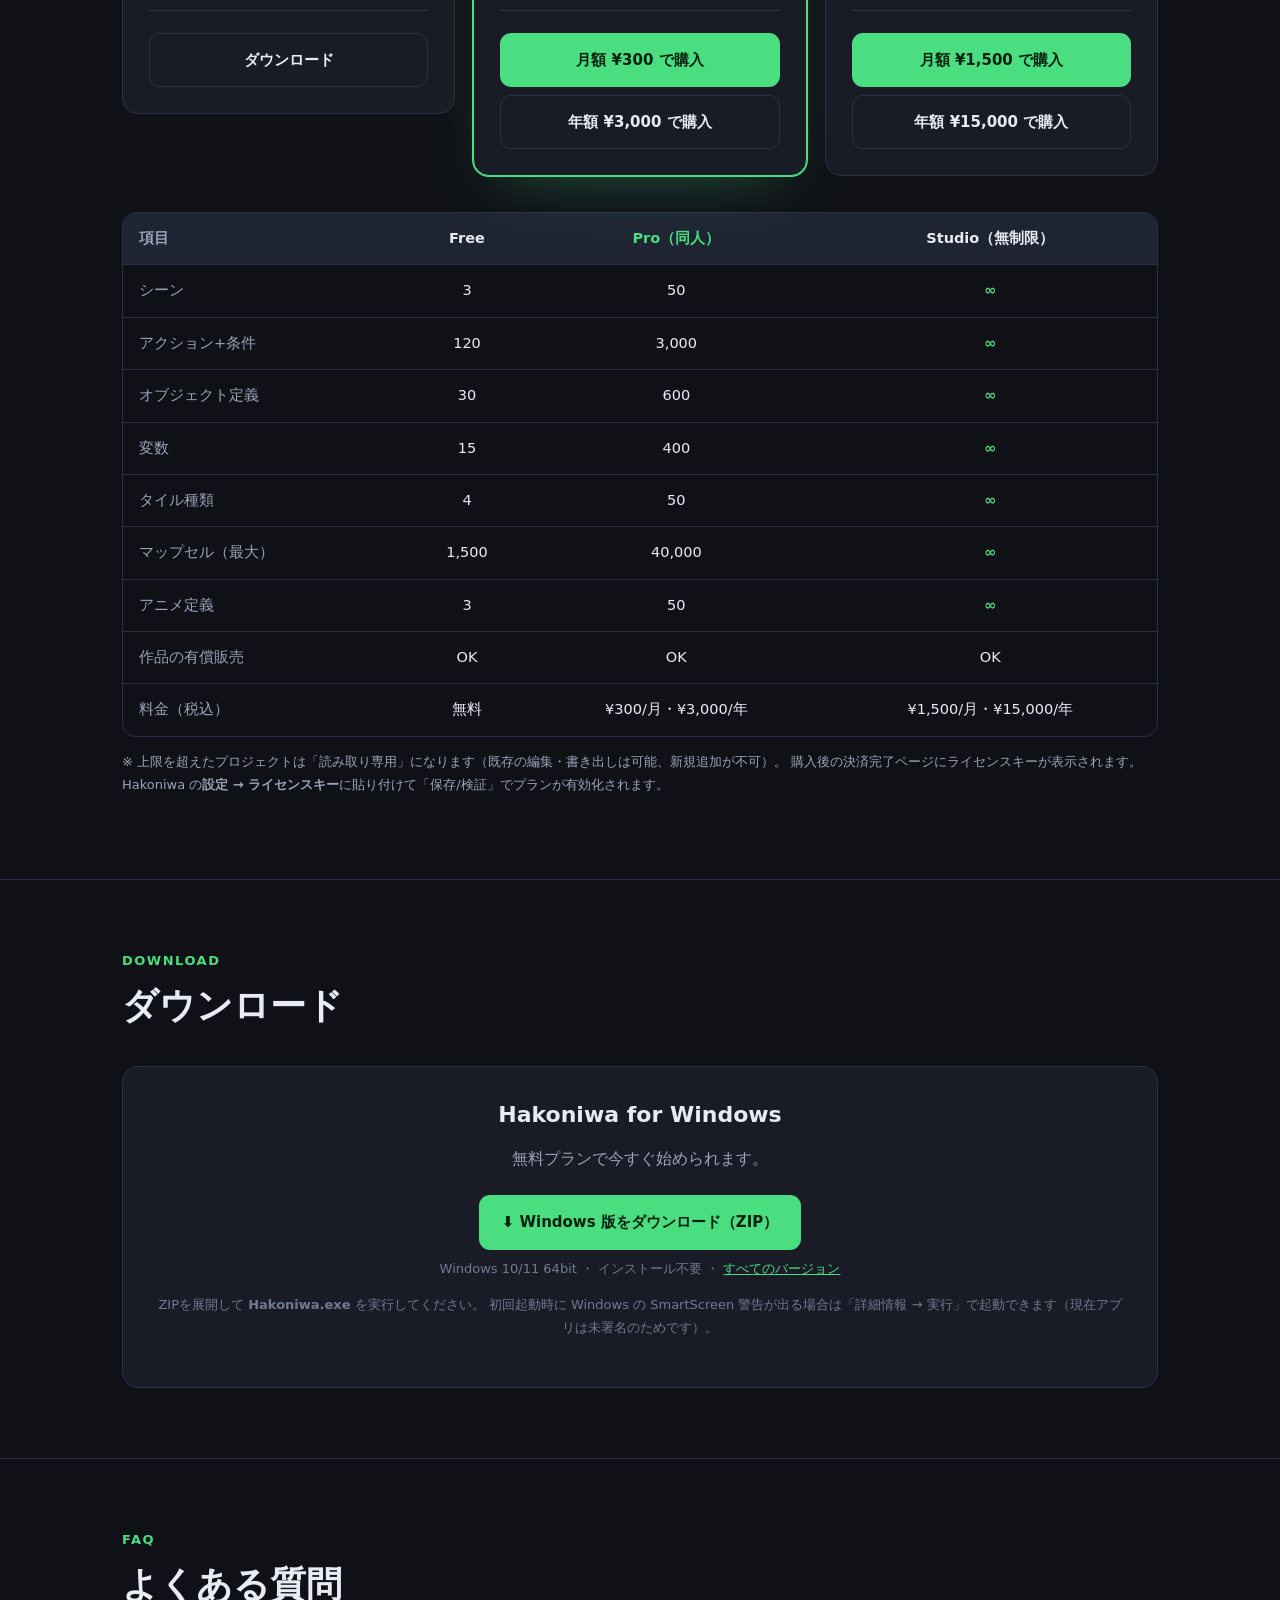
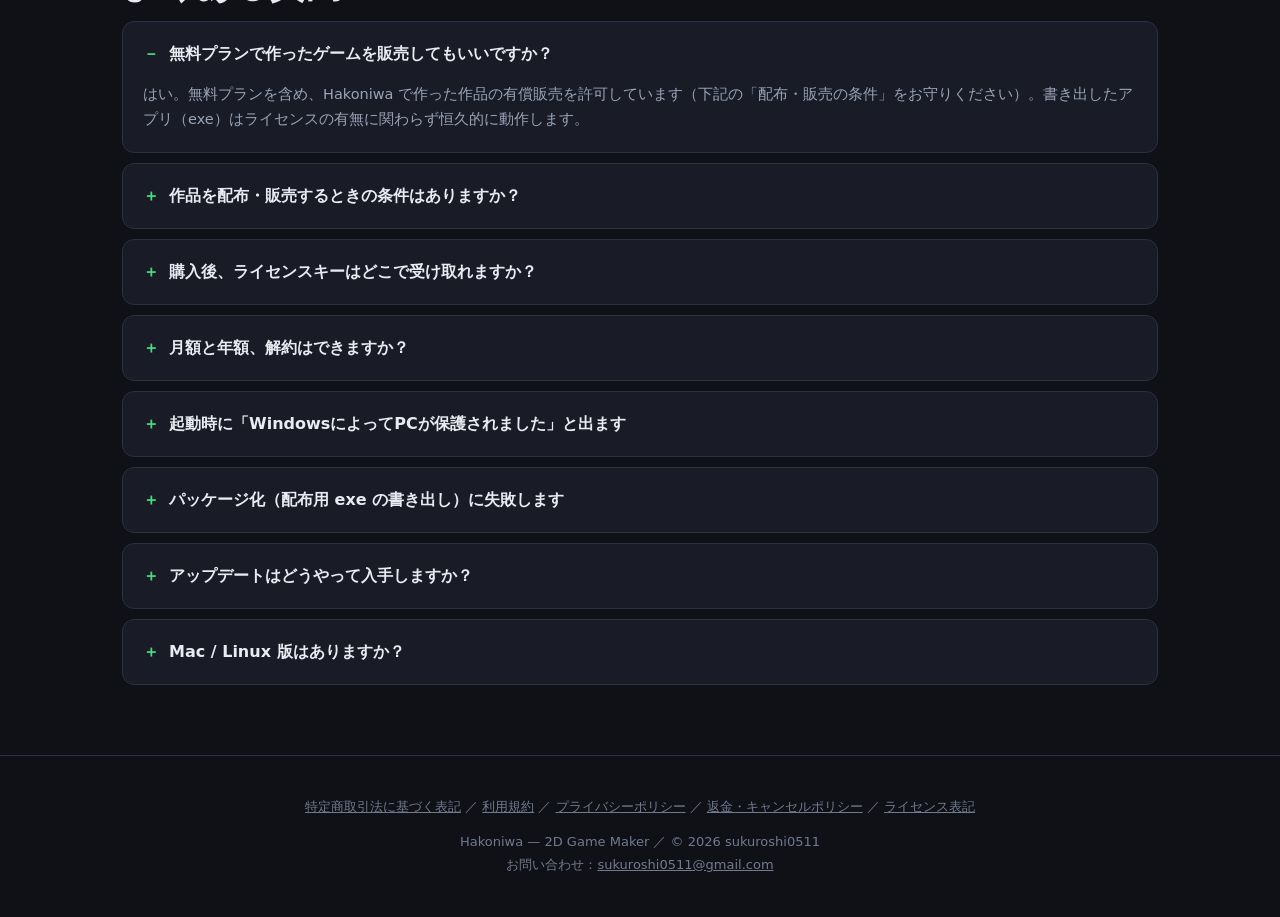
==== commit e2f92aa0: "法務ページ一式を追加（特商法/利用規約/プライバシー/返金/OSSライセンス） - legal/ に5ページ＋共通CSS。フッターに各リンク、連絡先を sukuroshi0511@gmail.com " ====
--- a/index.html
+++ b/index.html
@@ -216,6 +216,7 @@
     <div class="eyebrow">Pricing</div>
     <h2 class="sec-title">プランと料金</h2>
     <p class="sec-sub">まずは無料で。物足りなくなったらいつでもアップグレード。料金はすべて税込です。</p>
+    <p class="sec-sub" style="font-size:13px;opacity:.85">有料プラン（月額・年額）は<b>自動更新のサブスクリプション</b>です。解約しない限り、各請求期間ごとに自動で更新・課金されます。解約は<a href="https://billing.stripe.com/p/login/4gM6oI14B7f0bZNc3OgEg00" style="color:var(--grn)">カスタマーポータル</a>からいつでも可能です（解約後も期間終了まで利用可・日割り返金なし）。</p>
 
     <div class="plans">
       <!-- FREE -->
@@ -342,7 +343,7 @@
     </details>
     <details>
       <summary>月額と年額、解約はできますか？</summary>
-      <p>いつでも解約できます。解約後は無料プランの上限に戻りますが、上限を超えたプロジェクトも閲覧・書き出しは可能です（新規追加のみ不可）。</p>
+      <p><a href="https://billing.stripe.com/p/login/4gM6oI14B7f0bZNc3OgEg00">カスタマーポータル</a>からいつでもご自身で解約できます。解約後も当該請求期間の終了までは有料プランを利用でき、その後は無料プランの上限に戻ります（上限を超えたプロジェクトも閲覧・書き出しは可能で、新規追加のみ不可）。日割りでの返金はありません。</p>
     </details>
     <details>
       <summary>起動時に「WindowsによってPCが保護されました」と出ます</summary>
@@ -365,8 +366,15 @@
 
 <footer>
   <div class="wrap">
+    <div style="margin-bottom:12px">
+      <a href="legal/tokushoho.html">特定商取引法に基づく表記</a> ／
+      <a href="legal/terms.html">利用規約</a> ／
+      <a href="legal/privacy.html">プライバシーポリシー</a> ／
+      <a href="legal/refund.html">返金・キャンセルポリシー</a> ／
+      <a href="legal/licenses.html">ライセンス表記</a>
+    </div>
     Hakoniwa — 2D Game Maker ／ © 2026 sukuroshi0511<br>
-    お問い合わせは購入時のメールアドレスを添えてご連絡ください。
+    お問い合わせ：<a href="mailto:sukuroshi0511@gmail.com">sukuroshi0511@gmail.com</a>
   </div>
 </footer>
 
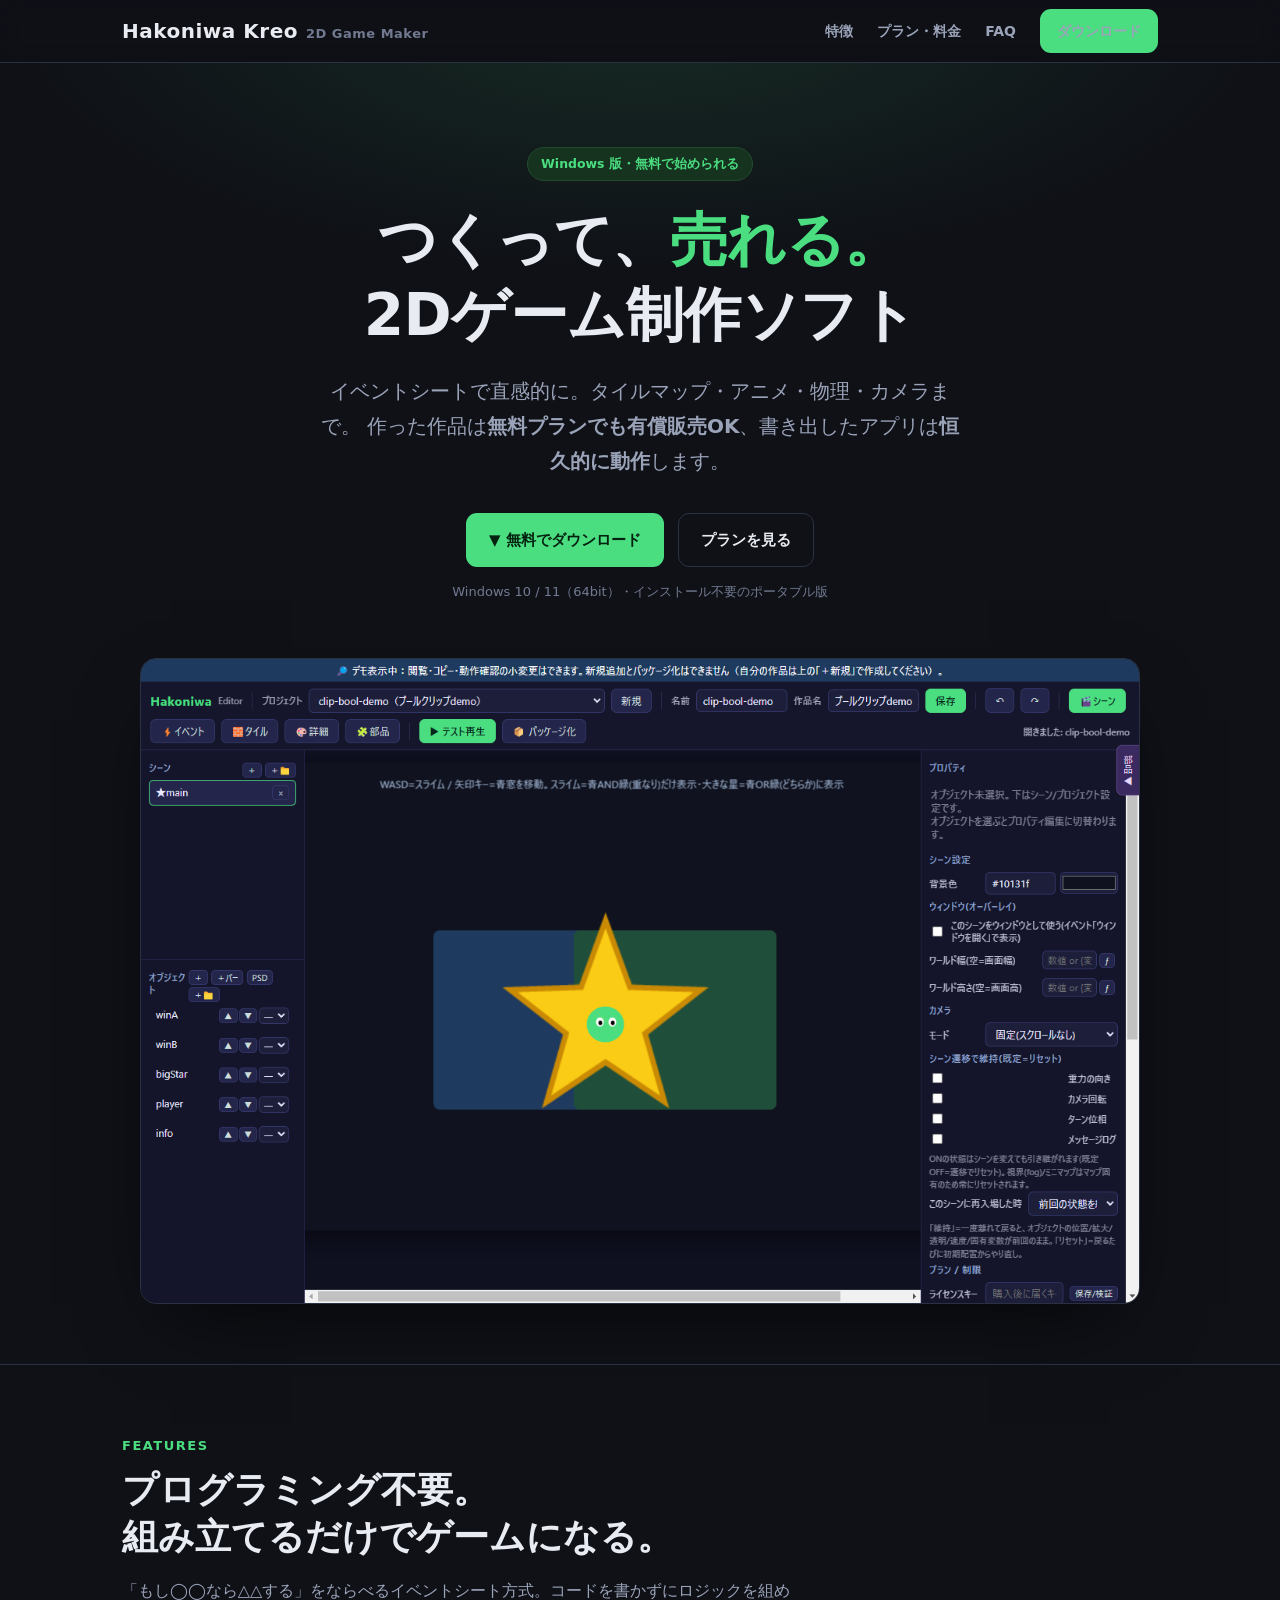
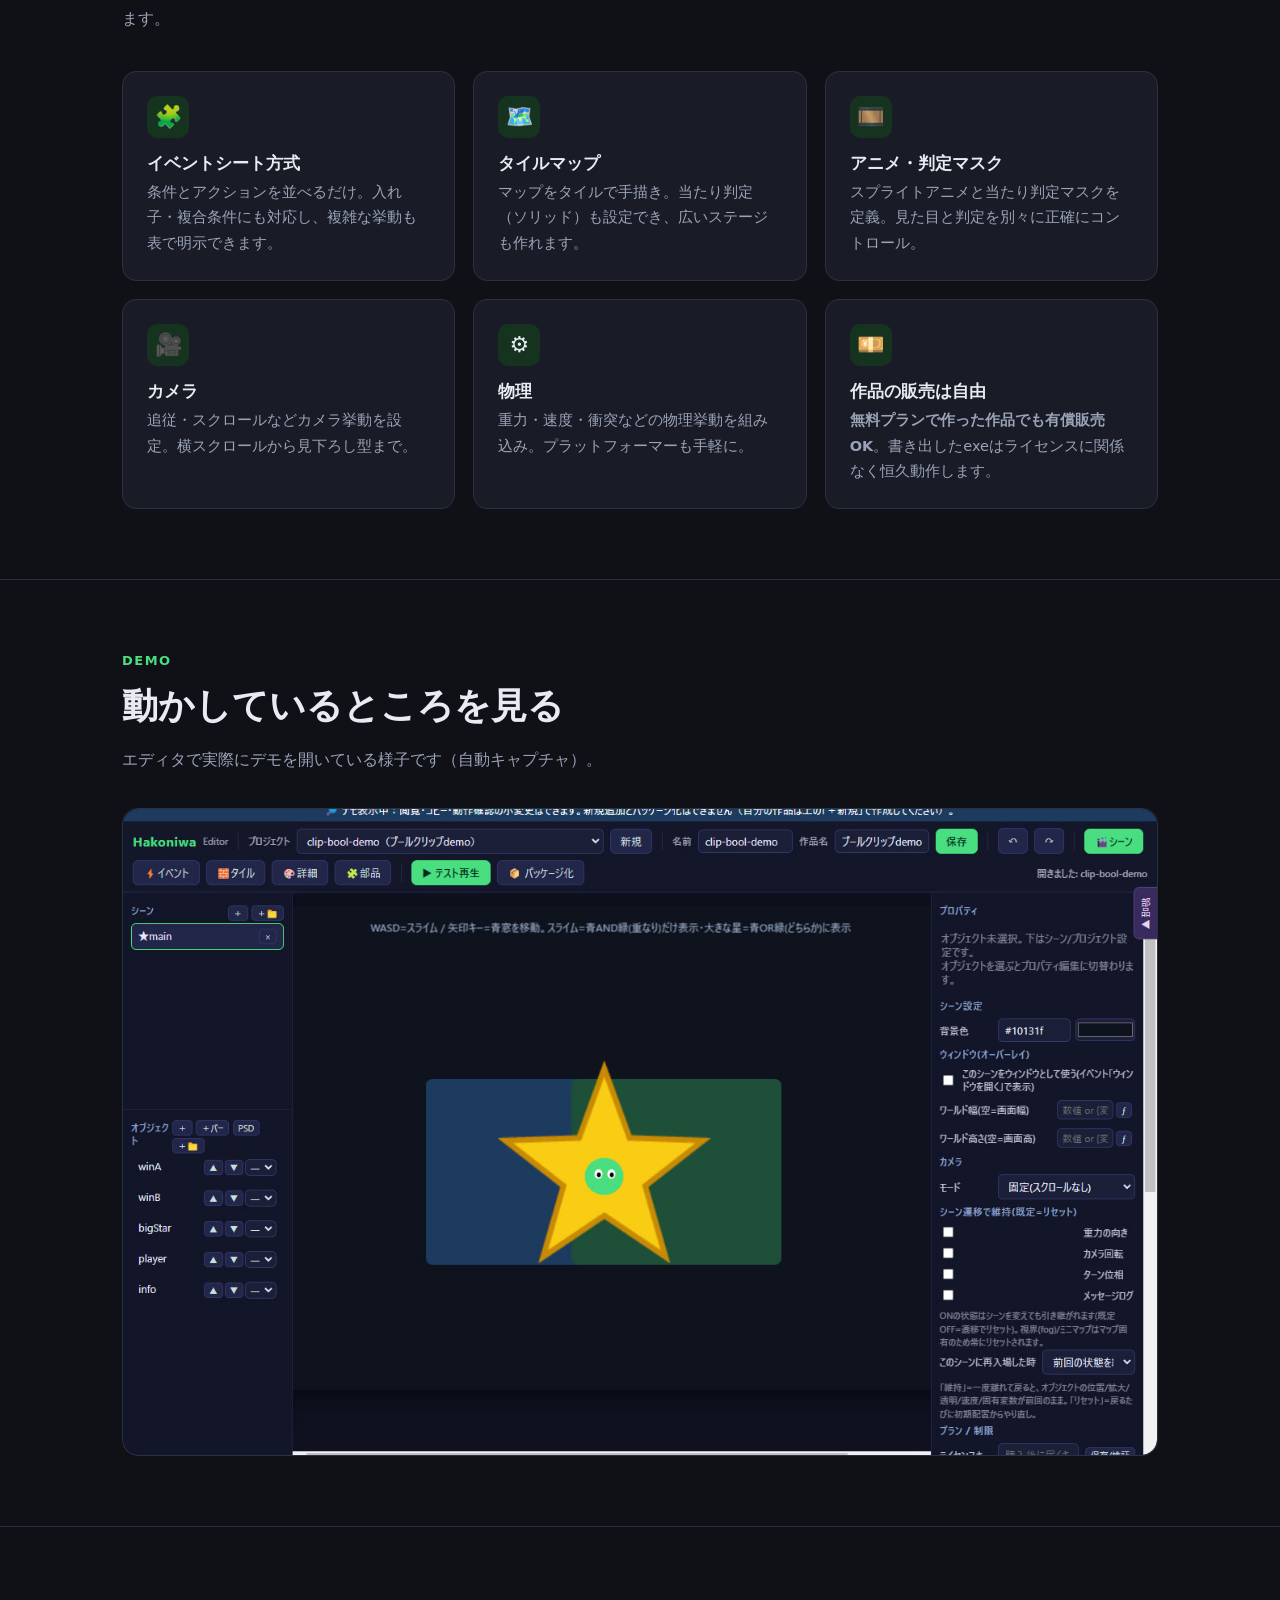
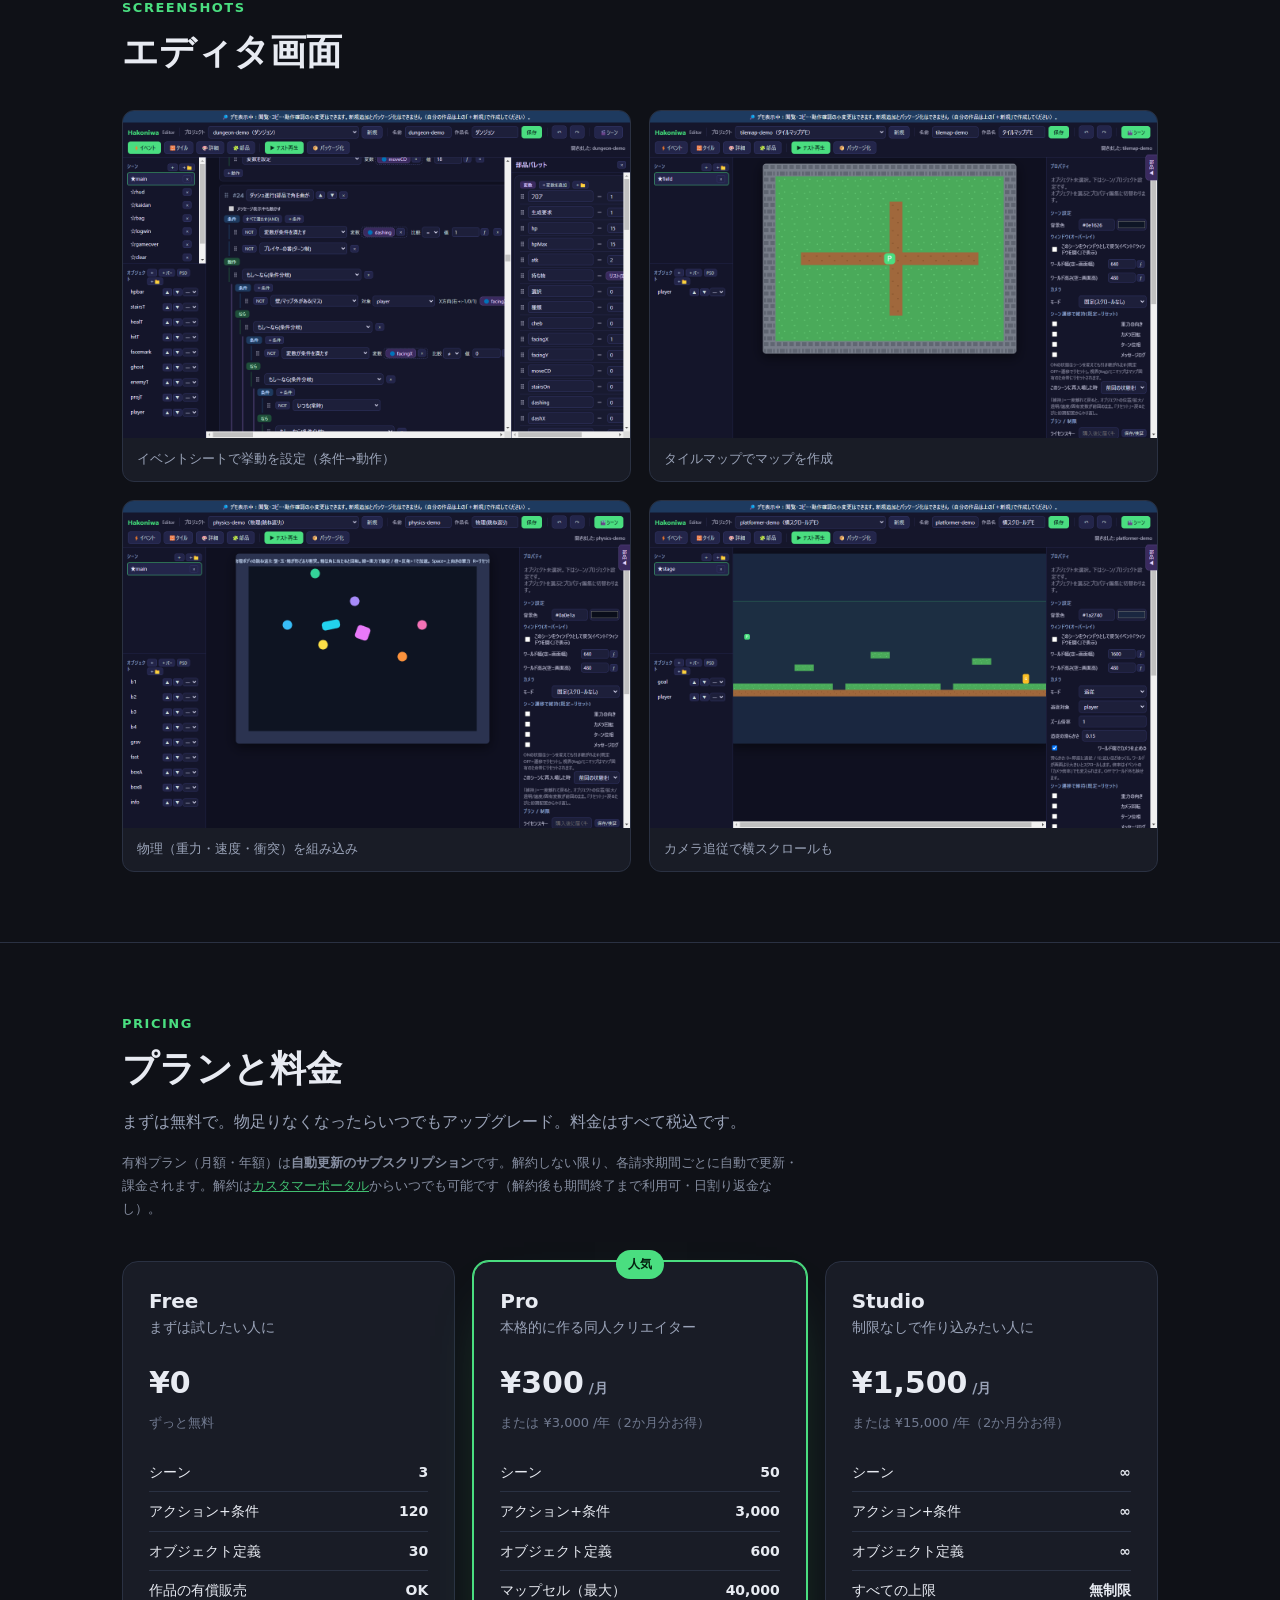
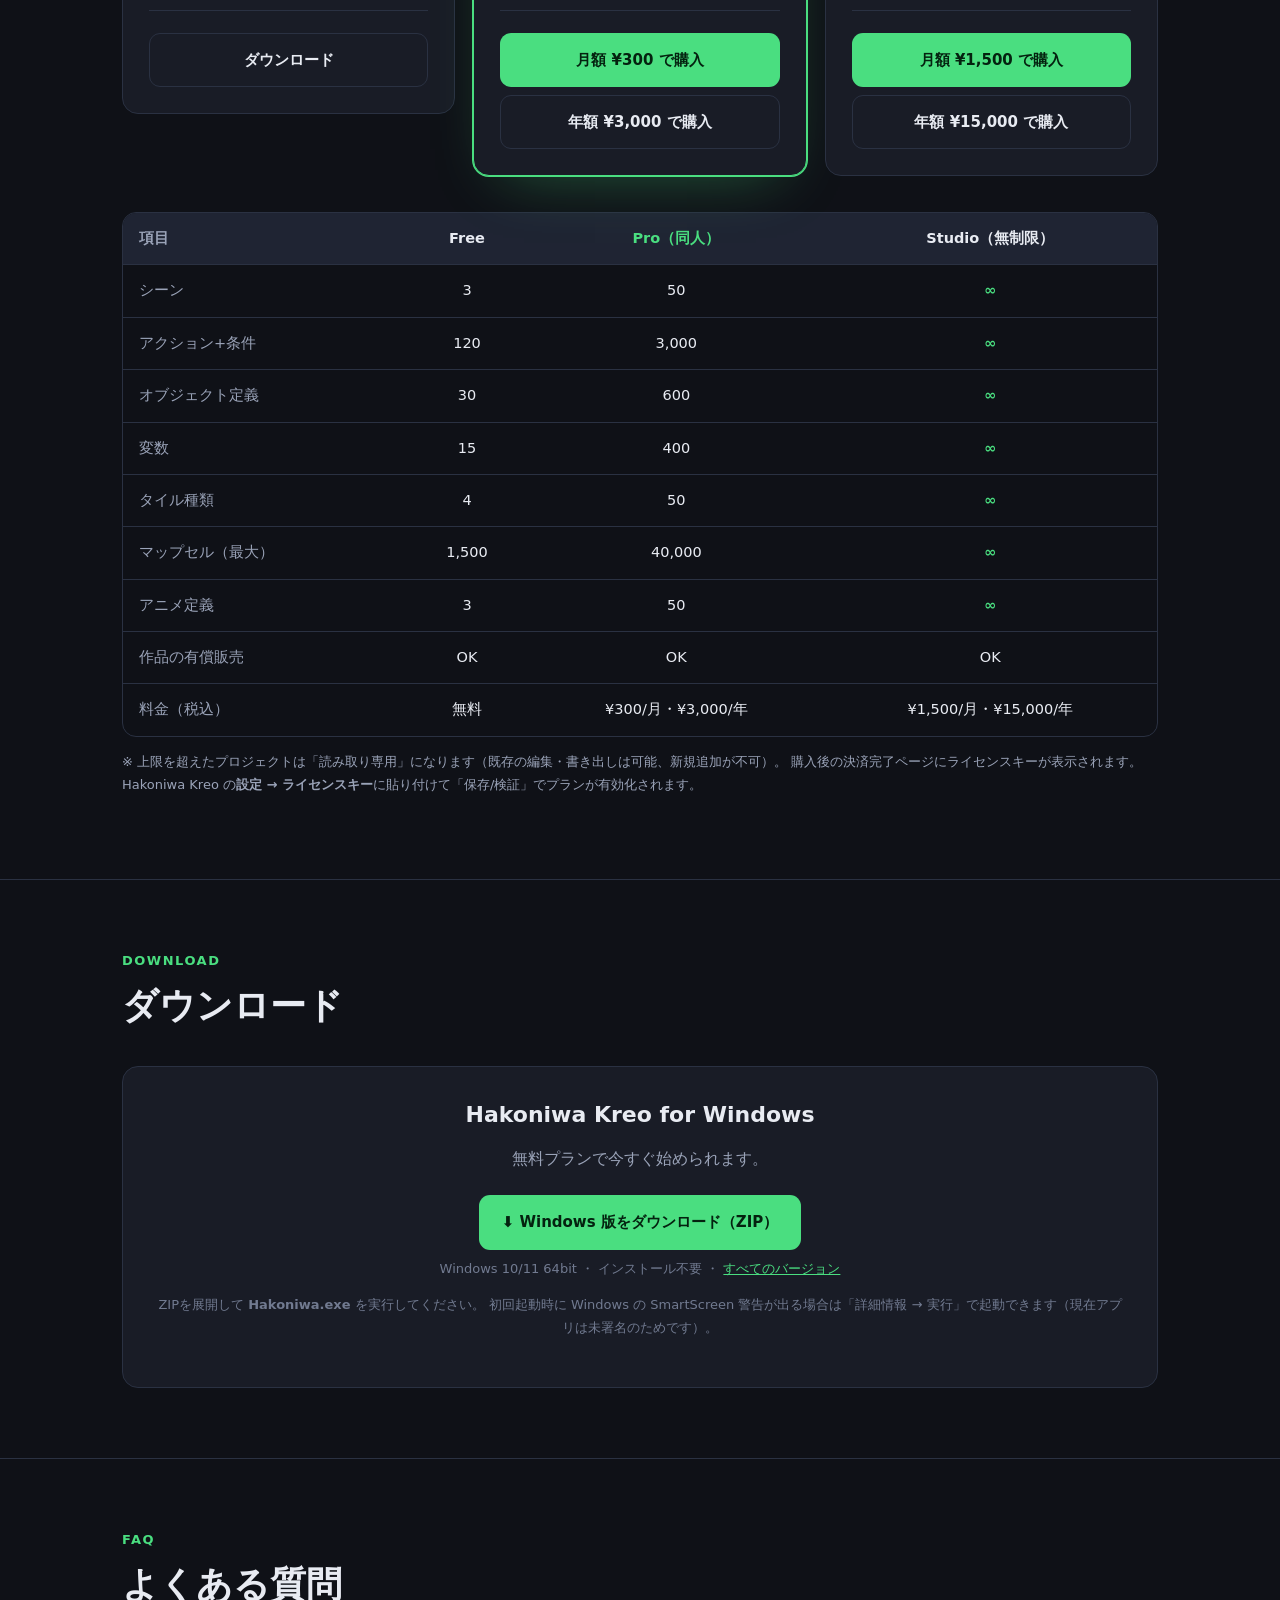
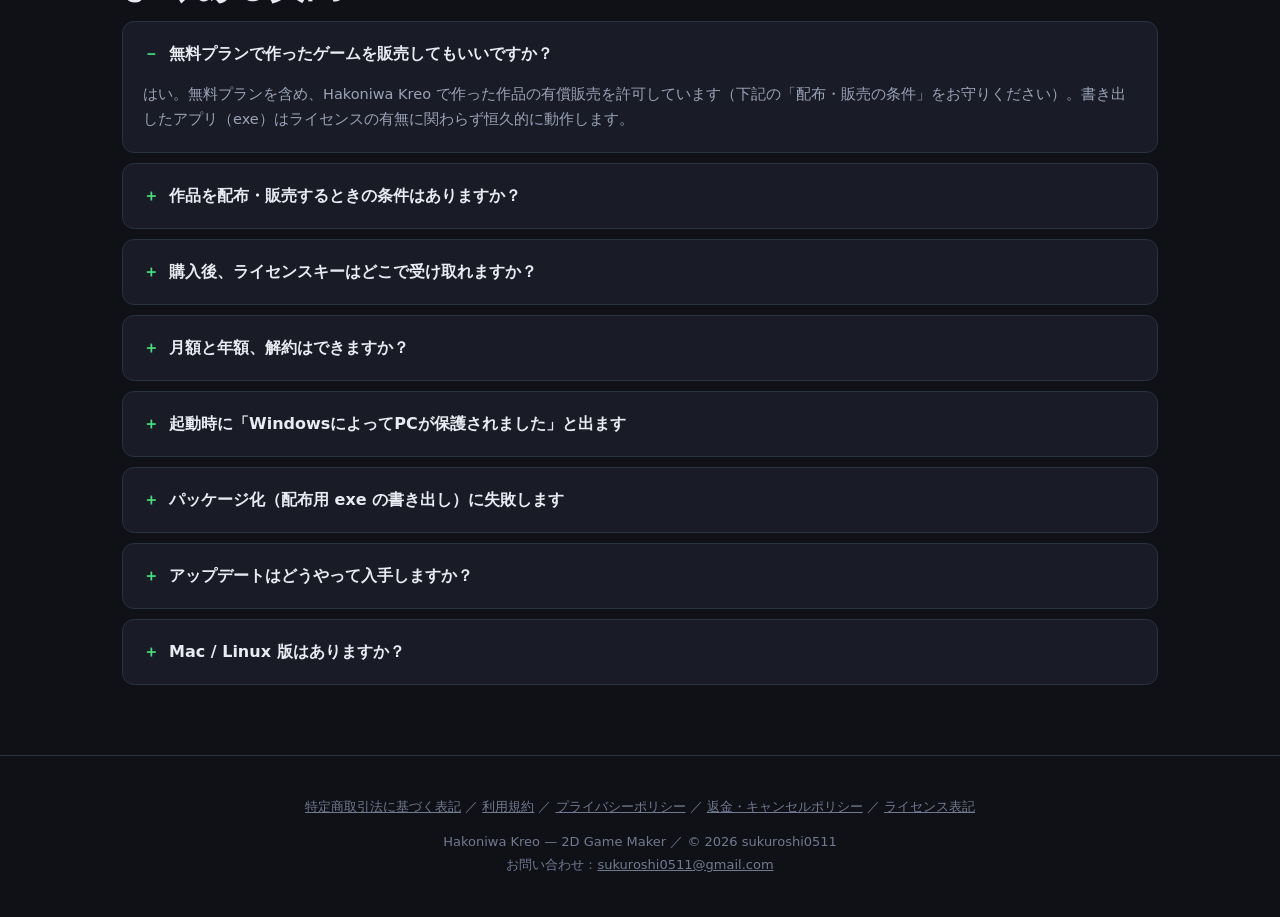
==== commit 308fe152: "ブランド名を「Hakoniwa Kreo」に変更（表示文を一括更新・商標差別化） GREEの第9類「ハコニワ」登録との抵触回避のため、表示上のブランド名に 造語Kreoを付与。URL/リポ名/exe・" ====
--- a/index.html
+++ b/index.html
@@ -3,9 +3,9 @@
 <head>
 <meta charset="utf-8">
 <meta name="viewport" content="width=device-width, initial-scale=1">
-<title>Hakoniwa — つくって、売れる。2Dゲーム制作ソフト</title>
-<meta name="description" content="Hakoniwaは、イベントシート方式で直感的に2Dゲームを作れるWindows向け制作ソフト。作った作品は無料プランでも有償販売OK。書き出したexeは恒久動作。">
-<meta property="og:title" content="Hakoniwa — つくって、売れる。2Dゲーム制作ソフト">
+<title>Hakoniwa Kreo — つくって、売れる。2Dゲーム制作ソフト</title>
+<meta name="description" content="Hakoniwa Kreoは、イベントシート方式で直感的に2Dゲームを作れるWindows向け制作ソフト。作った作品は無料プランでも有償販売OK。書き出したexeは恒久動作。">
+<meta property="og:title" content="Hakoniwa Kreo — つくって、売れる。2Dゲーム制作ソフト">
 <meta property="og:description" content="イベントシート方式で2Dゲームを直感的に。作った作品は無料プランでも販売OK・exeは恒久動作。">
 <meta property="og:type" content="website">
 <style>
@@ -134,7 +134,7 @@
 
 <header class="nav">
   <div class="wrap">
-    <div class="logo">Hakoniwa<span class="sub">2D Game Maker</span></div>
+    <div class="logo">Hakoniwa Kreo<span class="sub">2D Game Maker</span></div>
     <nav>
       <a href="#features">特徴</a>
       <a href="#plans">プラン・料金</a>
@@ -156,7 +156,7 @@
       <a class="btn btn-ghost" href="#plans">プランを見る</a>
     </div>
     <div class="os">Windows 10 / 11（64bit）・インストール不要のポータブル版</div>
-    <div class="shot"><img src="screenshots/editor-clipbool.png" alt="Hakoniwa エディタ画面（ブールクリップで星型の窓に切り抜く演出を編集）"></div>
+    <div class="shot"><img src="screenshots/editor-clipbool.png" alt="Hakoniwa Kreo エディタ画面（ブールクリップで星型の窓に切り抜く演出を編集）"></div>
   </div>
 </div>
 
@@ -293,7 +293,7 @@
     </div>
     <p class="muted" style="font-size:13px;margin-top:14px">
       ※ 上限を超えたプロジェクトは「読み取り専用」になります（既存の編集・書き出しは可能、新規追加が不可）。
-      購入後の決済完了ページにライセンスキーが表示されます。Hakoniwa の<b>設定 → ライセンスキー</b>に貼り付けて「保存/検証」でプランが有効化されます。
+      購入後の決済完了ページにライセンスキーが表示されます。Hakoniwa Kreo の<b>設定 → ライセンスキー</b>に貼り付けて「保存/検証」でプランが有効化されます。
     </p>
   </div>
 </section>
@@ -304,7 +304,7 @@
     <div class="eyebrow">Download</div>
     <h2 class="sec-title">ダウンロード</h2>
     <div class="dlbox">
-      <h3>Hakoniwa for Windows</h3>
+      <h3>Hakoniwa Kreo for Windows</h3>
       <p class="muted">無料プランで今すぐ始められます。</p>
       <p style="margin:22px 0 6px">
         <a class="btn btn-primary" href="https://github.com/sukuroshi0511/hakoniwa/releases/latest/download/Hakoniwa-Windows-x64.zip">⬇ Windows 版をダウンロード（ZIP）</a>
@@ -325,21 +325,21 @@
 
     <details open>
       <summary>無料プランで作ったゲームを販売してもいいですか？</summary>
-      <p>はい。無料プランを含め、Hakoniwa で作った作品の有償販売を許可しています（下記の「配布・販売の条件」をお守りください）。書き出したアプリ（exe）はライセンスの有無に関わらず恒久的に動作します。</p>
+      <p>はい。無料プランを含め、Hakoniwa Kreo で作った作品の有償販売を許可しています（下記の「配布・販売の条件」をお守りください）。書き出したアプリ（exe）はライセンスの有無に関わらず恒久的に動作します。</p>
     </details>
     <details>
       <summary>作品を配布・販売するときの条件はありますか？</summary>
       <p>以下を守っていただければ、無料・有料を問わず自由に配布・販売できます。</p>
       <ul style="margin:8px 0 0;padding-left:1.2em;line-height:1.9">
-        <li><b>制作ソフトとして「Hakoniwa」を明記</b>してください。作品の紹介ページ・説明文・スタッフロール・README などに「制作：Hakoniwa」または「Powered by Hakoniwa」と表記します。</li>
-        <li>書き出した作品は<b>起動時に Hakoniwa のロゴ（スプラッシュ）が約1.5秒表示</b>されます（既定でON。プロジェクト設定でOFFにできますが、その場合も上記のクレジット表記は必須です）。</li>
-        <li>配布・販売してよいのは<b>あなたが作った作品（書き出した exe）</b>です。<b>Hakoniwa 本体（エディタ／エンジン）そのものの再配布・転売・改変配布は不可</b>です。</li>
+        <li><b>制作ソフトとして「Hakoniwa Kreo」を明記</b>してください。作品の紹介ページ・説明文・スタッフロール・README などに「制作：Hakoniwa Kreo」または「Powered by Hakoniwa Kreo」と表記します。</li>
+        <li>書き出した作品は<b>起動時に Hakoniwa Kreo のロゴ（スプラッシュ）が約1.5秒表示</b>されます（既定でON。プロジェクト設定でOFFにできますが、その場合も上記のクレジット表記は必須です）。</li>
+        <li>配布・販売してよいのは<b>あなたが作った作品（書き出した exe）</b>です。<b>Hakoniwa Kreo 本体（エディタ／エンジン）そのものの再配布・転売・改変配布は不可</b>です。</li>
         <li>法令・公序良俗に反する内容や、第三者の権利を侵害する内容の配布はできません。</li>
       </ul>
     </details>
     <details>
       <summary>購入後、ライセンスキーはどこで受け取れますか？</summary>
-      <p>購入（決済）完了後に表示されるページにライセンスキーが表示されます。そのページはブックマークで再表示できます。キーは Hakoniwa の「設定 → ライセンスキー」に貼り付け、「保存/検証」を押すとプランが有効になります。</p>
+      <p>購入（決済）完了後に表示されるページにライセンスキーが表示されます。そのページはブックマークで再表示できます。キーは Hakoniwa Kreo の「設定 → ライセンスキー」に貼り付け、「保存/検証」を押すとプランが有効になります。</p>
     </details>
     <details>
       <summary>月額と年額、解約はできますか？</summary>
@@ -351,7 +351,7 @@
     </details>
     <details>
       <summary>パッケージ化（配布用 exe の書き出し）に失敗します</summary>
-      <p>Windows の「制御されたフォルダーアクセス」やお使いのセキュリティソフトが、書き出し中のファイル操作をブロックしている場合があります。<b>Windows セキュリティ →「ウイルスと脅威の防止」→「ランサムウェアの防止」→「制御されたフォルダーアクセス」</b>で Hakoniwa を許可（「許可されたアプリ」に追加）するか、一時的にオフにしてから再度お試しください。アンチウイルスの常駐スキャンが一時的にファイルをロックして失敗することもあるため、その場合は少し待って再実行すると通ることがあります。</p>
+      <p>Windows の「制御されたフォルダーアクセス」やお使いのセキュリティソフトが、書き出し中のファイル操作をブロックしている場合があります。<b>Windows セキュリティ →「ウイルスと脅威の防止」→「ランサムウェアの防止」→「制御されたフォルダーアクセス」</b>で Hakoniwa Kreo を許可（「許可されたアプリ」に追加）するか、一時的にオフにしてから再度お試しください。アンチウイルスの常駐スキャンが一時的にファイルをロックして失敗することもあるため、その場合は少し待って再実行すると通ることがあります。</p>
     </details>
     <details>
       <summary>アップデートはどうやって入手しますか？</summary>
@@ -373,7 +373,7 @@
       <a href="legal/refund.html">返金・キャンセルポリシー</a> ／
       <a href="legal/licenses.html">ライセンス表記</a>
     </div>
-    Hakoniwa — 2D Game Maker ／ © 2026 sukuroshi0511<br>
+    Hakoniwa Kreo — 2D Game Maker ／ © 2026 sukuroshi0511<br>
     お問い合わせ：<a href="mailto:sukuroshi0511@gmail.com">sukuroshi0511@gmail.com</a>
   </div>
 </footer>
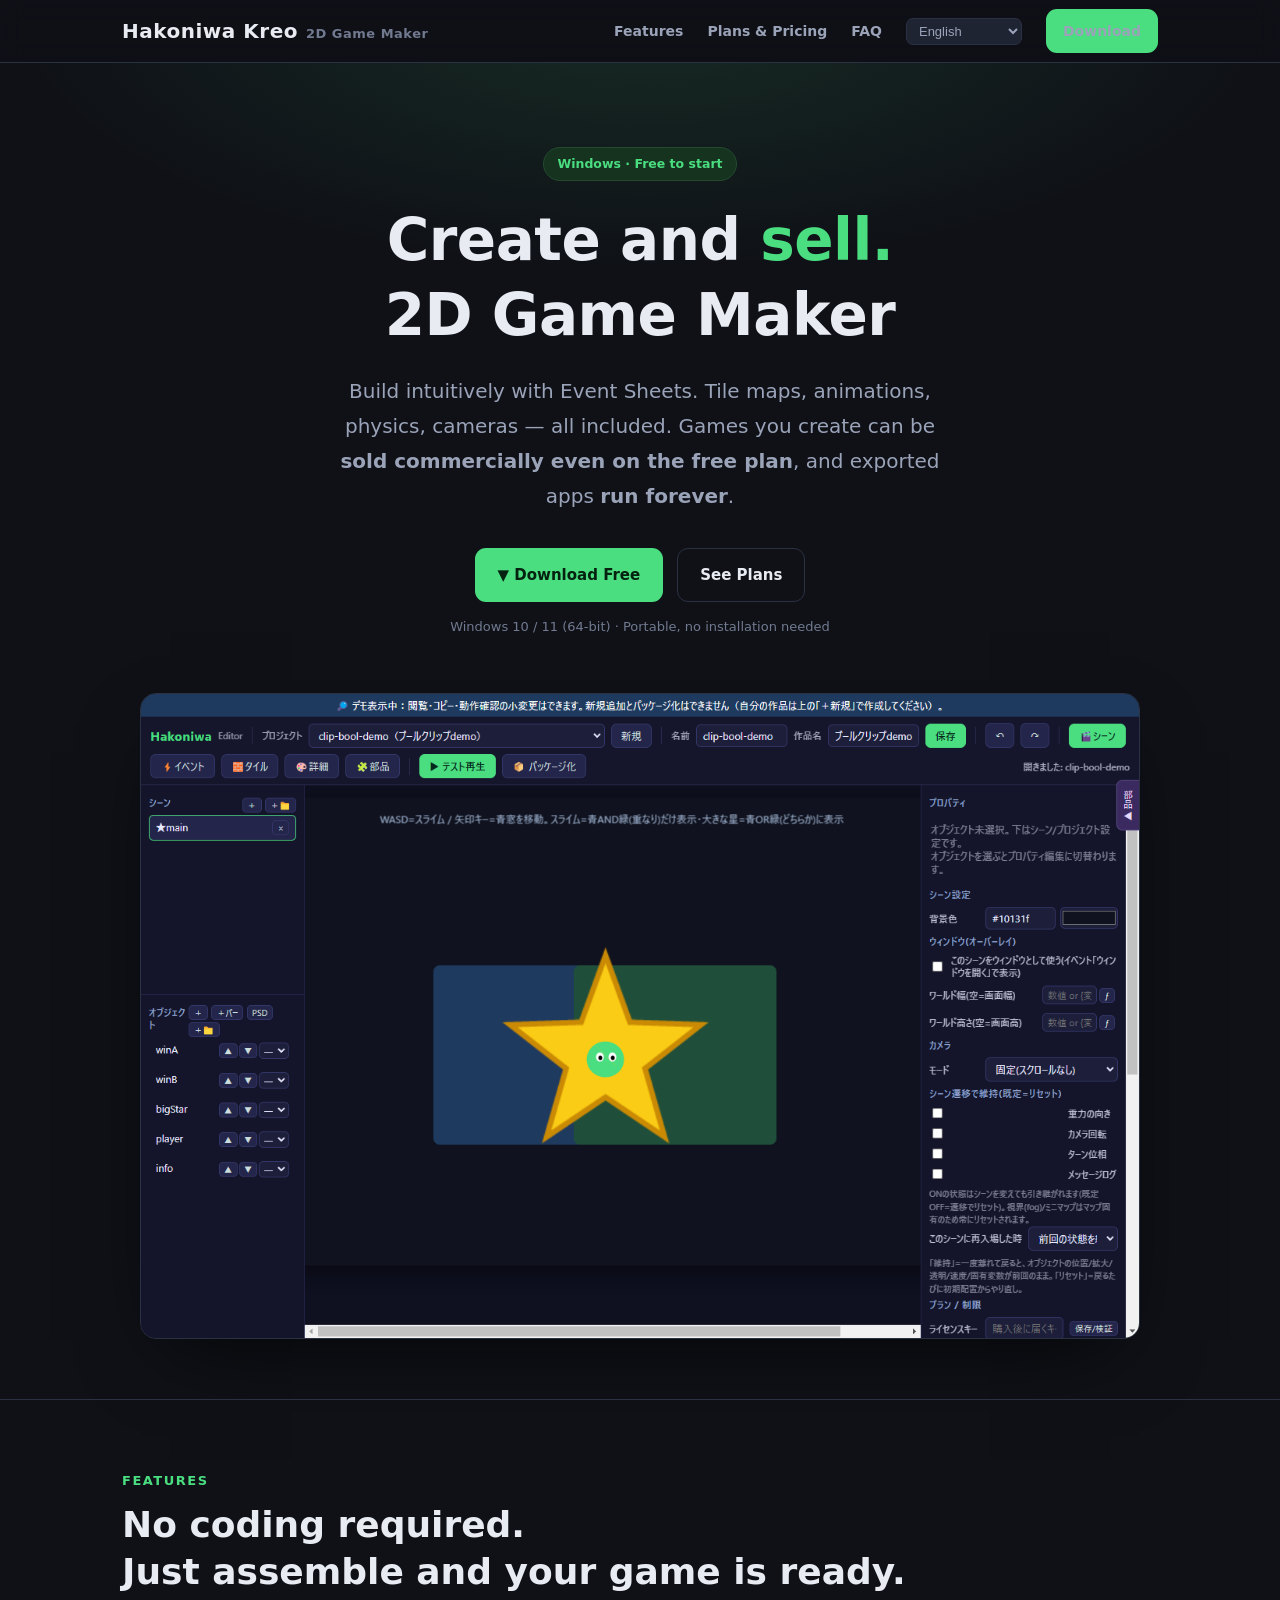
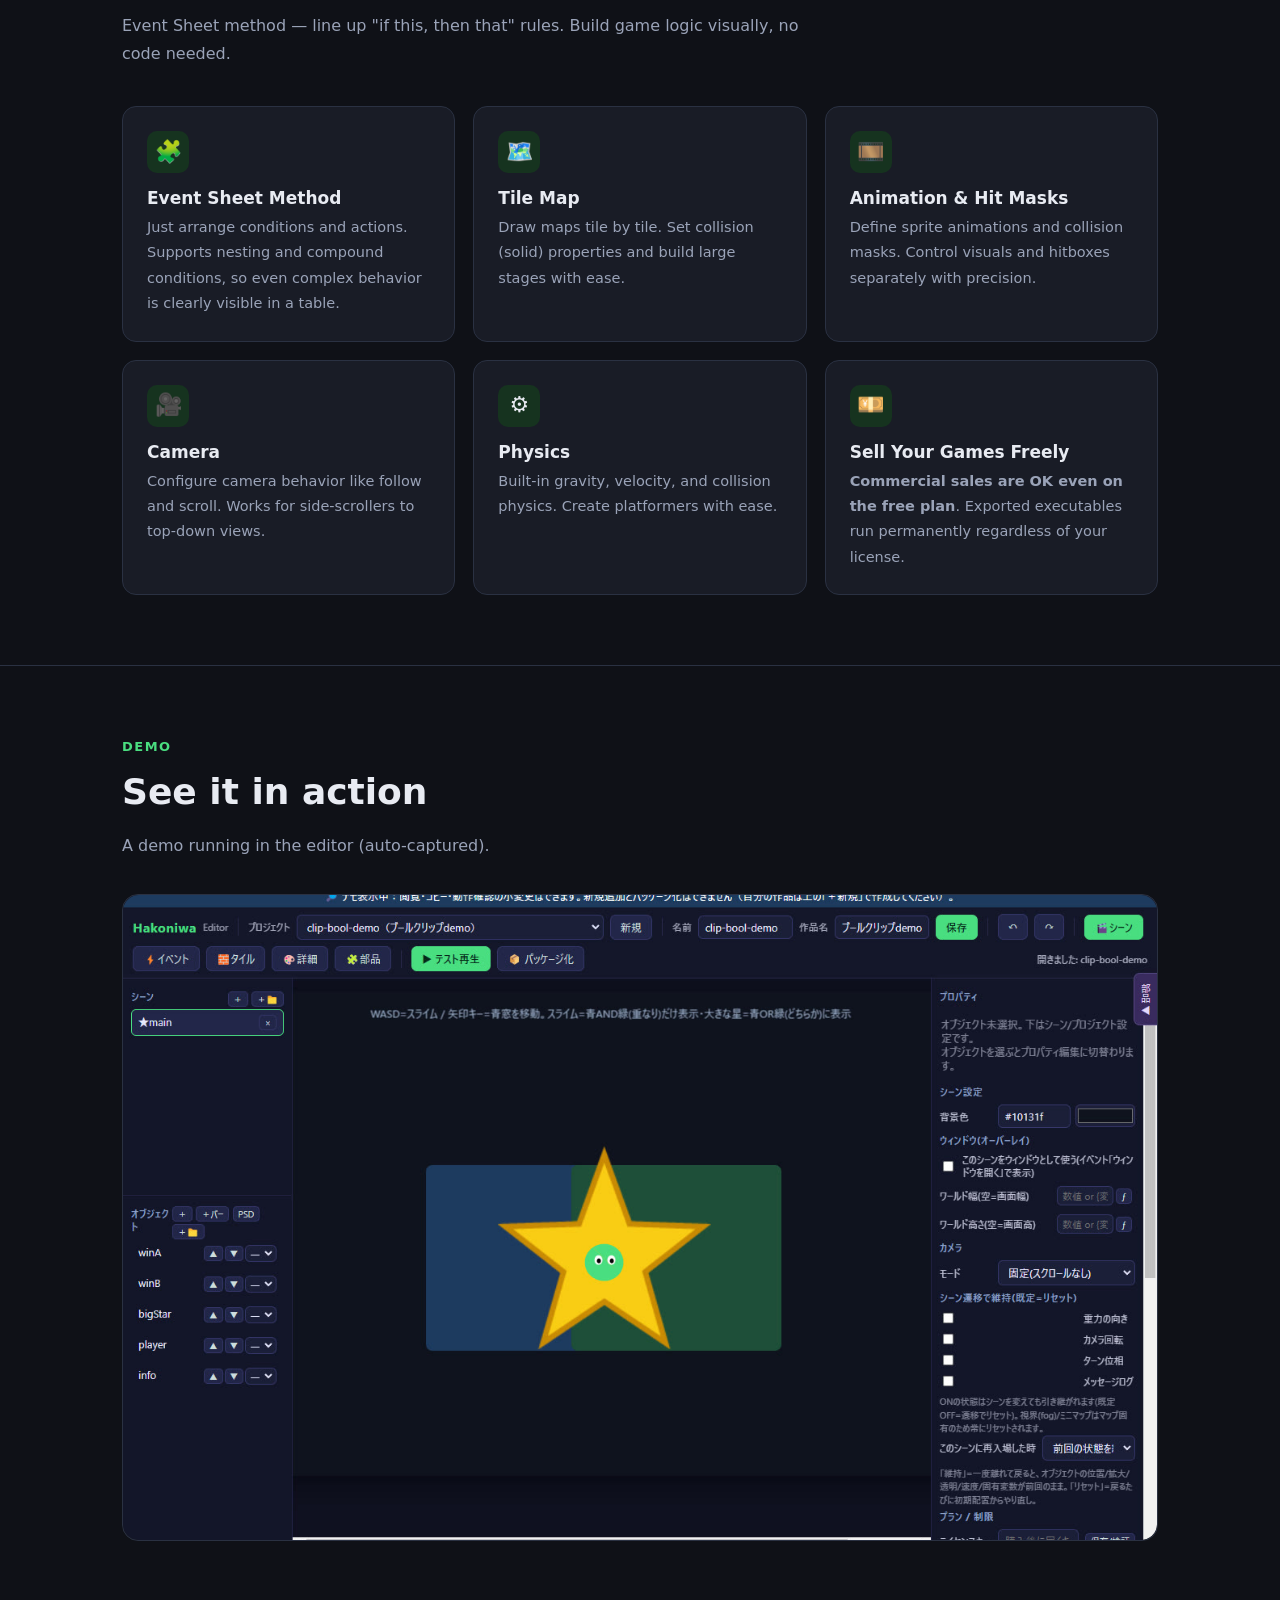
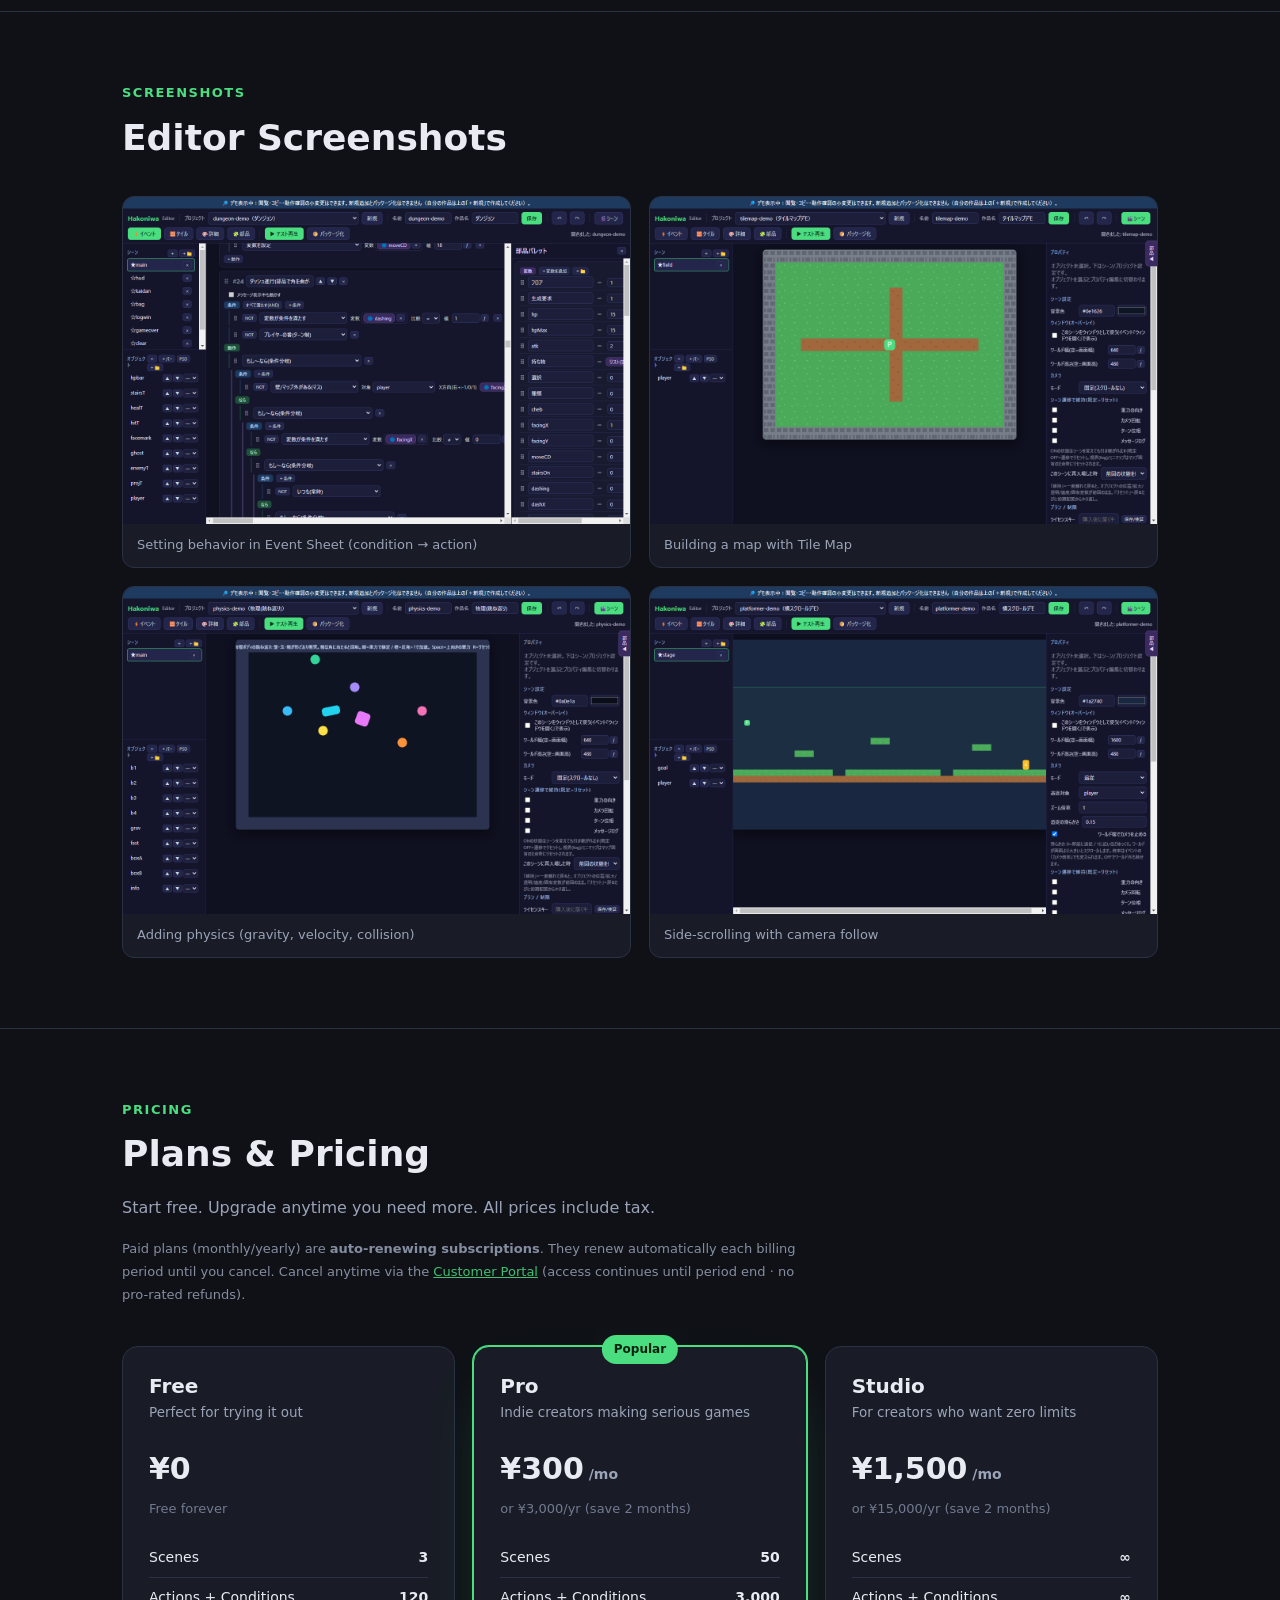
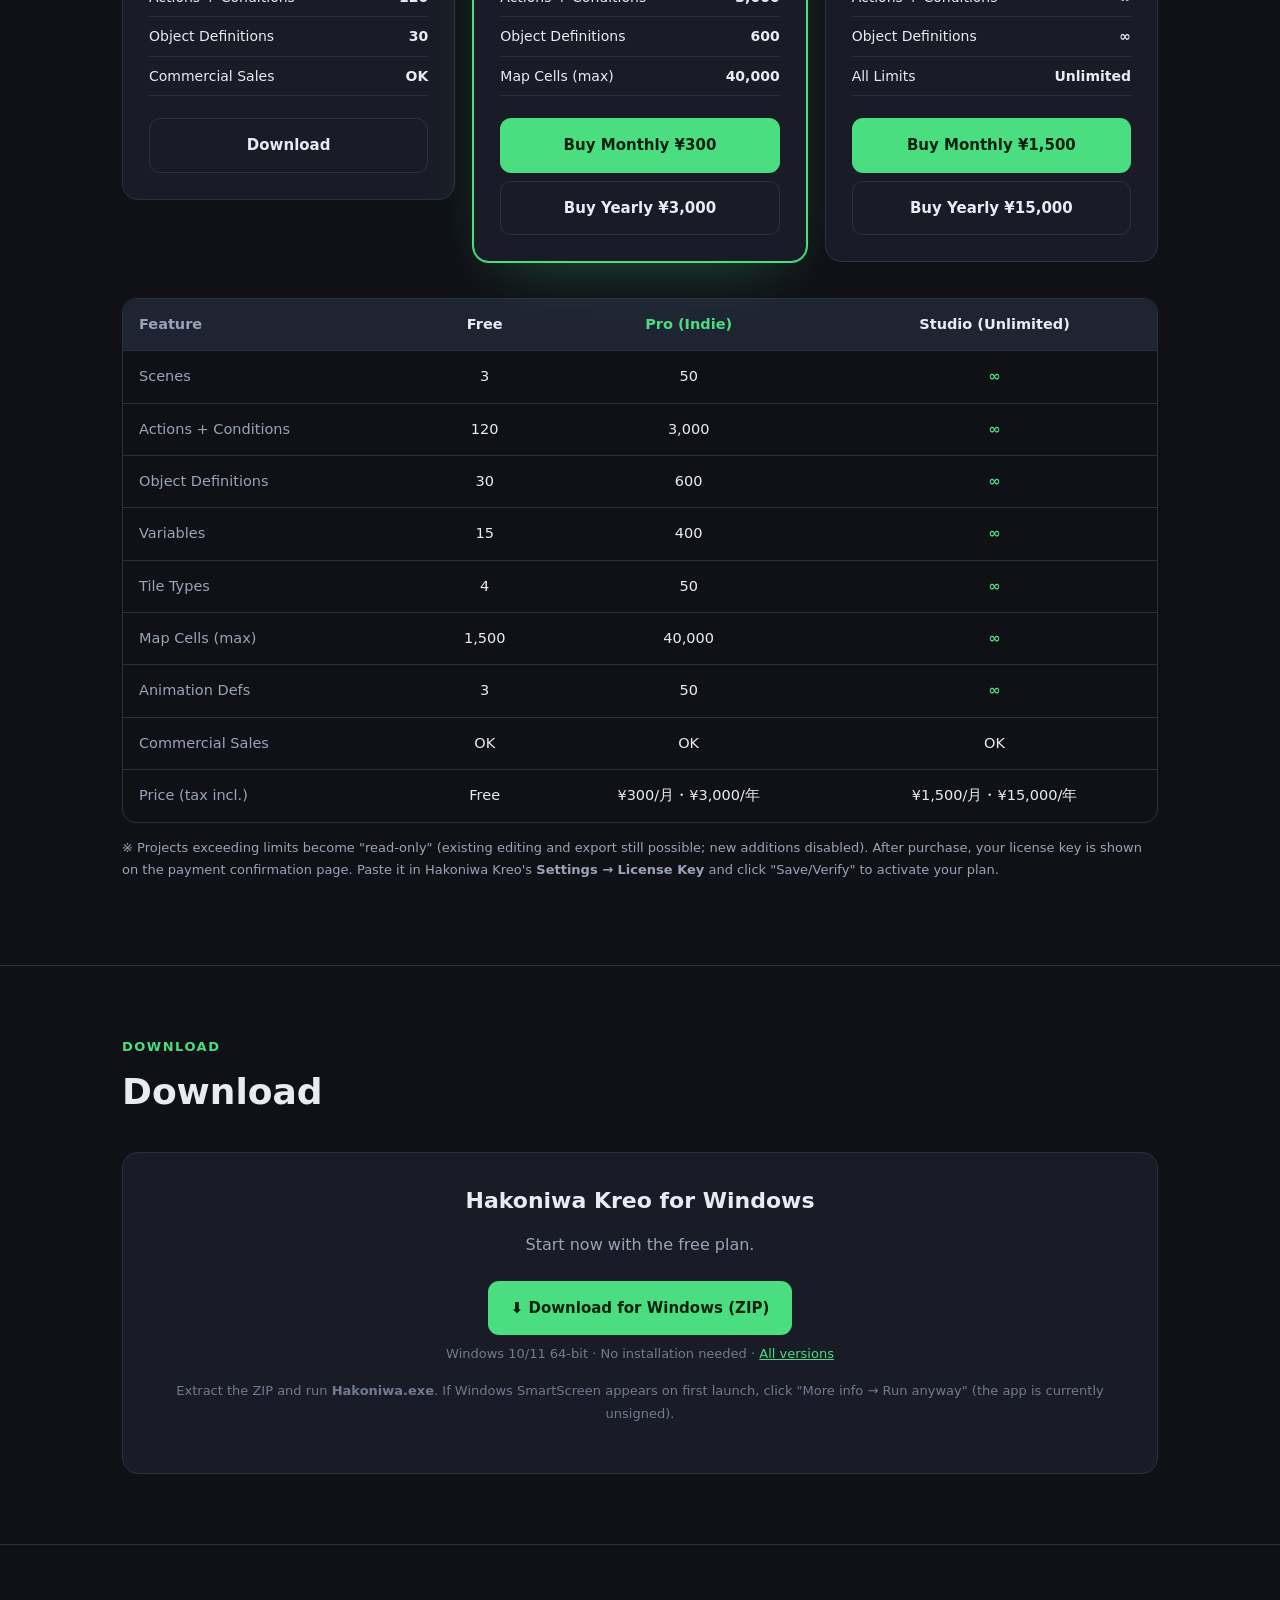
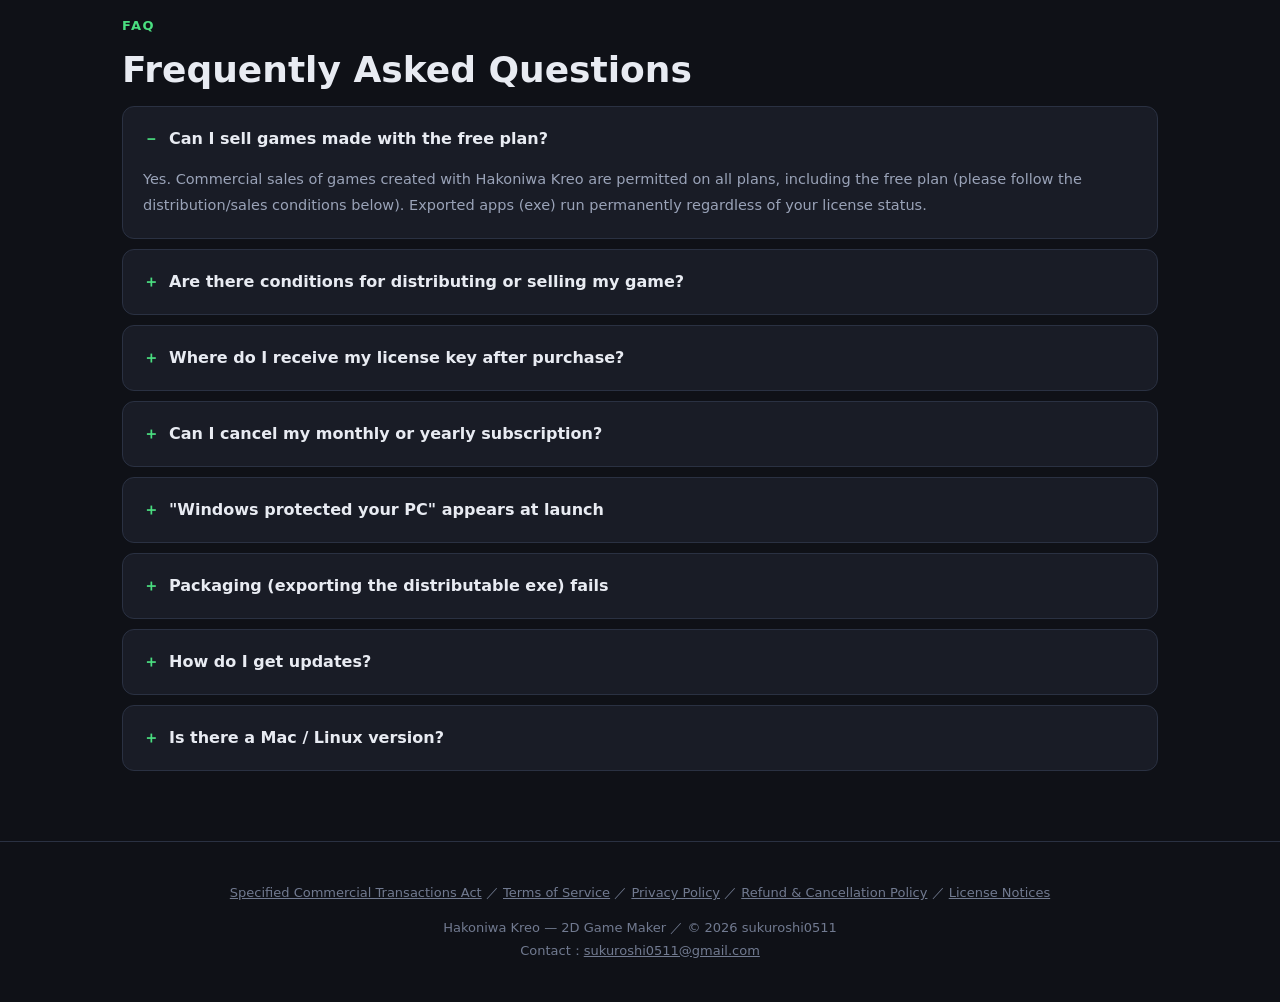
==== commit 6e3d628c: "feat(site): 紹介ページに言語セレクタ(10言語)と多言語切替を追加 Co-Authored-By: Claude Opus 4.8 (1M context) <noreply@anthro" ====
--- a/index.html
+++ b/index.html
@@ -42,6 +42,11 @@
   .nav .dl{padding:9px 16px}
   @media(max-width:640px){.nav nav a:not(.dl){display:none}}
 
+  /* lang select */
+  #langSelect{background:var(--panel2);color:var(--mut);border:1px solid var(--line);
+    border-radius:7px;font-size:13px;padding:4px 8px;cursor:pointer;outline:none}
+  #langSelect:hover,#langSelect:focus{border-color:var(--grn);color:var(--txt)}
+
   /* hero */
   .hero{padding:84px 0 60px;text-align:center;
     background:radial-gradient(900px 380px at 50% -60px,rgba(74,222,128,.13),transparent 70%)}
@@ -136,10 +141,11 @@
   <div class="wrap">
     <div class="logo">Hakoniwa Kreo<span class="sub">2D Game Maker</span></div>
     <nav>
-      <a href="#features">特徴</a>
-      <a href="#plans">プラン・料金</a>
-      <a href="#faq">FAQ</a>
-      <a class="btn btn-primary dl" href="#download">ダウンロード</a>
+      <a href="#features" data-i18n="nav.features">特徴</a>
+      <a href="#plans" data-i18n="nav.plans">プラン・料金</a>
+      <a href="#faq" data-i18n="nav.faq">FAQ</a>
+      <select id="langSelect" aria-label="Language"></select>
+      <a class="btn btn-primary dl" href="#download" data-i18n="nav.download">ダウンロード</a>
     </nav>
   </div>
 </header>
@@ -147,15 +153,15 @@
 <!-- HERO -->
 <div class="hero">
   <div class="wrap">
-    <span class="badge">Windows 版・無料で始められる</span>
-    <h1>つくって、<span class="accent">売れる。</span><br>2Dゲーム制作ソフト</h1>
-    <p class="lead">イベントシートで直感的に。タイルマップ・アニメ・物理・カメラまで。
+    <span class="badge" data-i18n="hero.badge">Windows 版・無料で始められる</span>
+    <h1 data-i18n="hero.h1">つくって、<span class="accent">売れる。</span><br>2Dゲーム制作ソフト</h1>
+    <p class="lead" data-i18n="hero.lead">イベントシートで直感的に。タイルマップ・アニメ・物理・カメラまで。
       作った作品は<b>無料プランでも有償販売OK</b>、書き出したアプリは<b>恒久的に動作</b>します。</p>
     <div class="cta">
-      <a class="btn btn-primary" href="#download">▼ 無料でダウンロード</a>
-      <a class="btn btn-ghost" href="#plans">プランを見る</a>
-    </div>
-    <div class="os">Windows 10 / 11（64bit）・インストール不要のポータブル版</div>
+      <a class="btn btn-primary" href="#download" data-i18n="hero.btn.download">▼ 無料でダウンロード</a>
+      <a class="btn btn-ghost" href="#plans" data-i18n="hero.btn.plans">プランを見る</a>
+    </div>
+    <div class="os" data-i18n="hero.os">Windows 10 / 11（64bit）・インストール不要のポータブル版</div>
     <div class="shot"><img src="screenshots/editor-clipbool.png" alt="Hakoniwa Kreo エディタ画面（ブールクリップで星型の窓に切り抜く演出を編集）"></div>
   </div>
 </div>
@@ -164,15 +170,15 @@
 <section id="features">
   <div class="wrap">
     <div class="eyebrow">Features</div>
-    <h2 class="sec-title">プログラミング不要。<br class="sp">組み立てるだけでゲームになる。</h2>
-    <p class="sec-sub">「もし◯◯なら△△する」をならべるイベントシート方式。コードを書かずにロジックを組めます。</p>
+    <h2 class="sec-title" data-i18n="feat.title">プログラミング不要。<br class="sp">組み立てるだけでゲームになる。</h2>
+    <p class="sec-sub" data-i18n="feat.sub">「もし◯◯なら△△する」をならべるイベントシート方式。コードを書かずにロジックを組めます。</p>
     <div class="grid">
-      <div class="card"><div class="ic">🧩</div><h3>イベントシート方式</h3><p>条件とアクションを並べるだけ。入れ子・複合条件にも対応し、複雑な挙動も表で明示できます。</p></div>
-      <div class="card"><div class="ic">🗺️</div><h3>タイルマップ</h3><p>マップをタイルで手描き。当たり判定（ソリッド）も設定でき、広いステージも作れます。</p></div>
-      <div class="card"><div class="ic">🎞️</div><h3>アニメ・判定マスク</h3><p>スプライトアニメと当たり判定マスクを定義。見た目と判定を別々に正確にコントロール。</p></div>
-      <div class="card"><div class="ic">🎥</div><h3>カメラ</h3><p>追従・スクロールなどカメラ挙動を設定。横スクロールから見下ろし型まで。</p></div>
-      <div class="card"><div class="ic">⚙️</div><h3>物理</h3><p>重力・速度・衝突などの物理挙動を組み込み。プラットフォーマーも手軽に。</p></div>
-      <div class="card"><div class="ic">💴</div><h3>作品の販売は自由</h3><p><b>無料プランで作った作品でも有償販売OK</b>。書き出したexeはライセンスに関係なく恒久動作します。</p></div>
+      <div class="card"><div class="ic">🧩</div><h3 data-i18n="feat.eventsheet.title">イベントシート方式</h3><p data-i18n="feat.eventsheet.desc">条件とアクションを並べるだけ。入れ子・複合条件にも対応し、複雑な挙動も表で明示できます。</p></div>
+      <div class="card"><div class="ic">🗺️</div><h3 data-i18n="feat.tilemap.title">タイルマップ</h3><p data-i18n="feat.tilemap.desc">マップをタイルで手描き。当たり判定（ソリッド）も設定でき、広いステージも作れます。</p></div>
+      <div class="card"><div class="ic">🎞️</div><h3 data-i18n="feat.anim.title">アニメ・判定マスク</h3><p data-i18n="feat.anim.desc">スプライトアニメと当たり判定マスクを定義。見た目と判定を別々に正確にコントロール。</p></div>
+      <div class="card"><div class="ic">🎥</div><h3 data-i18n="feat.camera.title">カメラ</h3><p data-i18n="feat.camera.desc">追従・スクロールなどカメラ挙動を設定。横スクロールから見下ろし型まで。</p></div>
+      <div class="card"><div class="ic">⚙️</div><h3 data-i18n="feat.physics.title">物理</h3><p data-i18n="feat.physics.desc">重力・速度・衝突などの物理挙動を組み込み。プラットフォーマーも手軽に。</p></div>
+      <div class="card"><div class="ic">💴</div><h3 data-i18n="feat.sell.title">作品の販売は自由</h3><p data-i18n="feat.sell.desc"><b>無料プランで作った作品でも有償販売OK</b>。書き出したexeはライセンスに関係なく恒久動作します。</p></div>
     </div>
   </div>
 </section>
@@ -181,13 +187,8 @@
 <section id="video">
   <div class="wrap">
     <div class="eyebrow">Demo</div>
-    <h2 class="sec-title">動かしているところを見る</h2>
-    <p class="sec-sub">エディタで実際にデモを開いている様子です（自動キャプチャ）。</p>
-    <!-- 後日ナレーション付きの紹介動画を作ったら、この枠を YouTube 埋め込みに差し替え:
-         <div class="video-frame" style="padding:0;border-style:solid">
-           <iframe width="100%" height="100%" style="border:0;border-radius:16px"
-             src="https://www.youtube.com/embed/動画ID" allowfullscreen></iframe>
-         </div> -->
+    <h2 class="sec-title" data-i18n="video.title">動かしているところを見る</h2>
+    <p class="sec-sub" data-i18n="video.sub">エディタで実際にデモを開いている様子です（自動キャプチャ）。</p>
     <div class="video-frame" style="padding:0;border-style:solid;aspect-ratio:1280/800;overflow:hidden">
       <video src="media/editor-demo.mp4" poster="media/editor-demo-poster.jpg"
         autoplay muted loop playsinline preload="metadata"
@@ -200,12 +201,12 @@
 <section id="shots">
   <div class="wrap">
     <div class="eyebrow">Screenshots</div>
-    <h2 class="sec-title">エディタ画面</h2>
+    <h2 class="sec-title" data-i18n="shots.title">エディタ画面</h2>
     <div class="shots2">
-      <figure><img src="screenshots/editor-events.png" alt="イベントシートで挙動を設定している画面"><figcaption>イベントシートで挙動を設定（条件→動作）</figcaption></figure>
-      <figure><img src="screenshots/editor-tilemap.png" alt="タイルマップでフィールドを作成中のエディタ"><figcaption>タイルマップでマップを作成</figcaption></figure>
-      <figure><img src="screenshots/editor-physics.png" alt="物理デモ（跳ね返るボールと箱）を編集している画面"><figcaption>物理（重力・速度・衝突）を組み込み</figcaption></figure>
-      <figure><img src="screenshots/editor-platformer.png" alt="横スクロールのプラットフォーマーを編集している画面"><figcaption>カメラ追従で横スクロールも</figcaption></figure>
+      <figure><img src="screenshots/editor-events.png" alt="イベントシートで挙動を設定している画面"><figcaption data-i18n="shots.cap1">イベントシートで挙動を設定（条件→動作）</figcaption></figure>
+      <figure><img src="screenshots/editor-tilemap.png" alt="タイルマップでフィールドを作成中のエディタ"><figcaption data-i18n="shots.cap2">タイルマップでマップを作成</figcaption></figure>
+      <figure><img src="screenshots/editor-physics.png" alt="物理デモ（跳ね返るボールと箱）を編集している画面"><figcaption data-i18n="shots.cap3">物理（重力・速度・衝突）を組み込み</figcaption></figure>
+      <figure><img src="screenshots/editor-platformer.png" alt="横スクロールのプラットフォーマーを編集している画面"><figcaption data-i18n="shots.cap4">カメラ追従で横スクロールも</figcaption></figure>
     </div>
   </div>
 </section>
@@ -214,60 +215,60 @@
 <section id="plans">
   <div class="wrap">
     <div class="eyebrow">Pricing</div>
-    <h2 class="sec-title">プランと料金</h2>
-    <p class="sec-sub">まずは無料で。物足りなくなったらいつでもアップグレード。料金はすべて税込です。</p>
-    <p class="sec-sub" style="font-size:13px;opacity:.85">有料プラン（月額・年額）は<b>自動更新のサブスクリプション</b>です。解約しない限り、各請求期間ごとに自動で更新・課金されます。解約は<a href="https://billing.stripe.com/p/login/4gM6oI14B7f0bZNc3OgEg00" style="color:var(--grn)">カスタマーポータル</a>からいつでも可能です（解約後も期間終了まで利用可・日割り返金なし）。</p>
+    <h2 class="sec-title" data-i18n="plan.title">プランと料金</h2>
+    <p class="sec-sub" data-i18n="plan.sub">まずは無料で。物足りなくなったらいつでもアップグレード。料金はすべて税込です。</p>
+    <p class="sec-sub" style="font-size:13px;opacity:.85" data-i18n="plan.sub2">有料プラン（月額・年額）は<b>自動更新のサブスクリプション</b>です。解約しない限り、各請求期間ごとに自動で更新・課金されます。解約は<a href="https://billing.stripe.com/p/login/4gM6oI14B7f0bZNc3OgEg00" style="color:var(--grn)">カスタマーポータル</a>からいつでも可能です（解約後も期間終了まで利用可・日割り返金なし）。</p>
 
     <div class="plans">
       <!-- FREE -->
       <div class="plan">
         <h3>Free</h3>
-        <div class="who">まずは試したい人に</div>
+        <div class="who" data-i18n="plan.free.who">まずは試したい人に</div>
         <div class="price">¥0</div>
-        <div class="alt">ずっと無料</div>
+        <div class="alt" data-i18n="plan.free.alt">ずっと無料</div>
         <ul>
-          <li><span>シーン</span><span>3</span></li>
-          <li><span>アクション+条件</span><span>120</span></li>
-          <li><span>オブジェクト定義</span><span>30</span></li>
-          <li><span>作品の有償販売</span><span>OK</span></li>
+          <li><span data-i18n="plan.row.scenes">シーン</span><span>3</span></li>
+          <li><span data-i18n="plan.row.actions">アクション+条件</span><span>120</span></li>
+          <li><span data-i18n="plan.row.objects">オブジェクト定義</span><span>30</span></li>
+          <li><span data-i18n="plan.row.sell">作品の有償販売</span><span>OK</span></li>
         </ul>
-        <div class="buy"><a class="btn btn-ghost" href="#download">ダウンロード</a></div>
+        <div class="buy"><a class="btn btn-ghost" href="#download" data-i18n="plan.free.btn">ダウンロード</a></div>
       </div>
 
       <!-- PRO -->
       <div class="plan feat">
-        <div class="tag">人気</div>
+        <div class="tag" data-i18n="plan.pro.tag">人気</div>
         <h3>Pro</h3>
-        <div class="who">本格的に作る同人クリエイター</div>
-        <div class="price">¥300<small> /月</small></div>
-        <div class="alt">または ¥3,000 /年（2か月分お得）</div>
+        <div class="who" data-i18n="plan.pro.who">本格的に作る同人クリエイター</div>
+        <div class="price">¥300<small data-i18n="plan.per.month"> /月</small></div>
+        <div class="alt" data-i18n="plan.pro.alt">または ¥3,000 /年（2か月分お得）</div>
         <ul>
-          <li><span>シーン</span><span>50</span></li>
-          <li><span>アクション+条件</span><span>3,000</span></li>
-          <li><span>オブジェクト定義</span><span>600</span></li>
-          <li><span>マップセル（最大）</span><span>40,000</span></li>
+          <li><span data-i18n="plan.row.scenes">シーン</span><span>50</span></li>
+          <li><span data-i18n="plan.row.actions">アクション+条件</span><span>3,000</span></li>
+          <li><span data-i18n="plan.row.objects">オブジェクト定義</span><span>600</span></li>
+          <li><span data-i18n="plan.row.mapcells">マップセル（最大）</span><span>40,000</span></li>
         </ul>
         <div class="buy">
-          <a class="btn btn-primary" href="https://buy.stripe.com/4gM6oI14B7f0bZNc3OgEg00">月額 ¥300 で購入</a>
-          <a class="btn btn-ghost" href="https://buy.stripe.com/14AcN65kReHs3th4BmgEg01">年額 ¥3,000 で購入</a>
+          <a class="btn btn-primary" href="https://buy.stripe.com/4gM6oI14B7f0bZNc3OgEg00" data-i18n="plan.pro.btn.month">月額 ¥300 で購入</a>
+          <a class="btn btn-ghost" href="https://buy.stripe.com/14AcN65kReHs3th4BmgEg01" data-i18n="plan.pro.btn.year">年額 ¥3,000 で購入</a>
         </div>
       </div>
 
       <!-- STUDIO -->
       <div class="plan">
         <h3>Studio</h3>
-        <div class="who">制限なしで作り込みたい人に</div>
-        <div class="price">¥1,500<small> /月</small></div>
-        <div class="alt">または ¥15,000 /年（2か月分お得）</div>
+        <div class="who" data-i18n="plan.studio.who">制限なしで作り込みたい人に</div>
+        <div class="price">¥1,500<small data-i18n="plan.per.month"> /月</small></div>
+        <div class="alt" data-i18n="plan.studio.alt">または ¥15,000 /年（2か月分お得）</div>
         <ul>
-          <li><span>シーン</span><span class="inf">∞</span></li>
-          <li><span>アクション+条件</span><span class="inf">∞</span></li>
-          <li><span>オブジェクト定義</span><span class="inf">∞</span></li>
-          <li><span>すべての上限</span><span class="inf">無制限</span></li>
+          <li><span data-i18n="plan.row.scenes">シーン</span><span class="inf">∞</span></li>
+          <li><span data-i18n="plan.row.actions">アクション+条件</span><span class="inf">∞</span></li>
+          <li><span data-i18n="plan.row.objects">オブジェクト定義</span><span class="inf">∞</span></li>
+          <li><span data-i18n="plan.row.alllimits">すべての上限</span><span class="inf" data-i18n="plan.row.unlimited">無制限</span></li>
         </ul>
         <div class="buy">
-          <a class="btn btn-primary" href="https://buy.stripe.com/bJeeVe14BczkfbZ5FqgEg02">月額 ¥1,500 で購入</a>
-          <a class="btn btn-ghost" href="https://buy.stripe.com/8x23cw3cJarce7V7NygEg03">年額 ¥15,000 で購入</a>
+          <a class="btn btn-primary" href="https://buy.stripe.com/bJeeVe14BczkfbZ5FqgEg02" data-i18n="plan.studio.btn.month">月額 ¥1,500 で購入</a>
+          <a class="btn btn-ghost" href="https://buy.stripe.com/8x23cw3cJarce7V7NygEg03" data-i18n="plan.studio.btn.year">年額 ¥15,000 で購入</a>
         </div>
       </div>
     </div>
@@ -276,22 +277,27 @@
     <div class="tablewrap">
       <table>
         <thead>
-          <tr><th>項目</th><th>Free</th><th class="pro">Pro（同人）</th><th>Studio（無制限）</th></tr>
+          <tr>
+            <th data-i18n="tbl.col.item">項目</th>
+            <th>Free</th>
+            <th class="pro" data-i18n="tbl.col.pro">Pro（同人）</th>
+            <th data-i18n="tbl.col.studio">Studio（無制限）</th>
+          </tr>
         </thead>
         <tbody>
-          <tr><td>シーン</td><td>3</td><td>50</td><td class="inf">∞</td></tr>
-          <tr><td>アクション+条件</td><td>120</td><td>3,000</td><td class="inf">∞</td></tr>
-          <tr><td>オブジェクト定義</td><td>30</td><td>600</td><td class="inf">∞</td></tr>
-          <tr><td>変数</td><td>15</td><td>400</td><td class="inf">∞</td></tr>
-          <tr><td>タイル種類</td><td>4</td><td>50</td><td class="inf">∞</td></tr>
-          <tr><td>マップセル（最大）</td><td>1,500</td><td>40,000</td><td class="inf">∞</td></tr>
-          <tr><td>アニメ定義</td><td>3</td><td>50</td><td class="inf">∞</td></tr>
-          <tr><td>作品の有償販売</td><td>OK</td><td>OK</td><td>OK</td></tr>
-          <tr><td>料金（税込）</td><td>無料</td><td>¥300/月・¥3,000/年</td><td>¥1,500/月・¥15,000/年</td></tr>
+          <tr><td data-i18n="plan.row.scenes">シーン</td><td>3</td><td>50</td><td class="inf">∞</td></tr>
+          <tr><td data-i18n="plan.row.actions">アクション+条件</td><td>120</td><td>3,000</td><td class="inf">∞</td></tr>
+          <tr><td data-i18n="plan.row.objects">オブジェクト定義</td><td>30</td><td>600</td><td class="inf">∞</td></tr>
+          <tr><td data-i18n="tbl.row.vars">変数</td><td>15</td><td>400</td><td class="inf">∞</td></tr>
+          <tr><td data-i18n="tbl.row.tiletypes">タイル種類</td><td>4</td><td>50</td><td class="inf">∞</td></tr>
+          <tr><td data-i18n="plan.row.mapcells">マップセル（最大）</td><td>1,500</td><td>40,000</td><td class="inf">∞</td></tr>
+          <tr><td data-i18n="tbl.row.animdefs">アニメ定義</td><td>3</td><td>50</td><td class="inf">∞</td></tr>
+          <tr><td data-i18n="plan.row.sell">作品の有償販売</td><td>OK</td><td>OK</td><td>OK</td></tr>
+          <tr><td data-i18n="tbl.row.price">料金（税込）</td><td data-i18n="tbl.row.price.free">無料</td><td>¥300/月・¥3,000/年</td><td>¥1,500/月・¥15,000/年</td></tr>
         </tbody>
       </table>
     </div>
-    <p class="muted" style="font-size:13px;margin-top:14px">
+    <p class="muted" style="font-size:13px;margin-top:14px" data-i18n="plan.note">
       ※ 上限を超えたプロジェクトは「読み取り専用」になります（既存の編集・書き出しは可能、新規追加が不可）。
       購入後の決済完了ページにライセンスキーが表示されます。Hakoniwa Kreo の<b>設定 → ライセンスキー</b>に貼り付けて「保存/検証」でプランが有効化されます。
     </p>
@@ -302,16 +308,16 @@
 <section id="download">
   <div class="wrap">
     <div class="eyebrow">Download</div>
-    <h2 class="sec-title">ダウンロード</h2>
+    <h2 class="sec-title" data-i18n="dl.title">ダウンロード</h2>
     <div class="dlbox">
-      <h3>Hakoniwa Kreo for Windows</h3>
-      <p class="muted">無料プランで今すぐ始められます。</p>
+      <h3 data-i18n="dl.box.h3">Hakoniwa Kreo for Windows</h3>
+      <p class="muted" data-i18n="dl.box.sub">無料プランで今すぐ始められます。</p>
       <p style="margin:22px 0 6px">
-        <a class="btn btn-primary" href="https://github.com/sukuroshi0511/hakoniwa/releases/latest/download/Hakoniwa-Windows-x64.zip">⬇ Windows 版をダウンロード（ZIP）</a>
+        <a class="btn btn-primary" href="https://github.com/sukuroshi0511/hakoniwa/releases/latest/download/Hakoniwa-Windows-x64.zip" data-i18n="dl.btn">⬇ Windows 版をダウンロード（ZIP）</a>
       </p>
-      <p class="meta">Windows 10/11 64bit ・ インストール不要 ・
+      <p class="meta" data-i18n="dl.meta1">Windows 10/11 64bit ・ インストール不要 ・
         <a href="https://github.com/sukuroshi0511/hakoniwa/releases/latest" style="color:var(--grn)">すべてのバージョン</a></p>
-      <p class="meta" style="margin-top:14px">ZIPを展開して <b>Hakoniwa.exe</b> を実行してください。
+      <p class="meta" style="margin-top:14px" data-i18n="dl.meta2">ZIPを展開して <b>Hakoniwa.exe</b> を実行してください。
         初回起動時に Windows の SmartScreen 警告が出る場合は「詳細情報 → 実行」で起動できます（現在アプリは未署名のためです）。</p>
     </div>
   </div>
@@ -321,16 +327,16 @@
 <section id="faq">
   <div class="wrap">
     <div class="eyebrow">FAQ</div>
-    <h2 class="sec-title">よくある質問</h2>
+    <h2 class="sec-title" data-i18n="faq.title">よくある質問</h2>
 
     <details open>
-      <summary>無料プランで作ったゲームを販売してもいいですか？</summary>
-      <p>はい。無料プランを含め、Hakoniwa Kreo で作った作品の有償販売を許可しています（下記の「配布・販売の条件」をお守りください）。書き出したアプリ（exe）はライセンスの有無に関わらず恒久的に動作します。</p>
-    </details>
-    <details>
-      <summary>作品を配布・販売するときの条件はありますか？</summary>
-      <p>以下を守っていただければ、無料・有料を問わず自由に配布・販売できます。</p>
-      <ul style="margin:8px 0 0;padding-left:1.2em;line-height:1.9">
+      <summary data-i18n="faq.sell.q">無料プランで作ったゲームを販売してもいいですか？</summary>
+      <p data-i18n="faq.sell.a">はい。無料プランを含め、Hakoniwa Kreo で作った作品の有償販売を許可しています（下記の「配布・販売の条件」をお守りください）。書き出したアプリ（exe）はライセンスの有無に関わらず恒久的に動作します。</p>
+    </details>
+    <details>
+      <summary data-i18n="faq.terms.q">作品を配布・販売するときの条件はありますか？</summary>
+      <p data-i18n="faq.terms.a1">以下を守っていただければ、無料・有料を問わず自由に配布・販売できます。</p>
+      <ul style="margin:8px 0 0;padding-left:1.2em;line-height:1.9" data-i18n="faq.terms.alist">
         <li><b>制作ソフトとして「Hakoniwa Kreo」を明記</b>してください。作品の紹介ページ・説明文・スタッフロール・README などに「制作：Hakoniwa Kreo」または「Powered by Hakoniwa Kreo」と表記します。</li>
         <li>書き出した作品は<b>起動時に Hakoniwa Kreo のロゴ（スプラッシュ）が約1.5秒表示</b>されます（既定でON。プロジェクト設定でOFFにできますが、その場合も上記のクレジット表記は必須です）。</li>
         <li>配布・販売してよいのは<b>あなたが作った作品（書き出した exe）</b>です。<b>Hakoniwa Kreo 本体（エディタ／エンジン）そのものの再配布・転売・改変配布は不可</b>です。</li>
@@ -338,28 +344,28 @@
       </ul>
     </details>
     <details>
-      <summary>購入後、ライセンスキーはどこで受け取れますか？</summary>
-      <p>購入（決済）完了後に表示されるページにライセンスキーが表示されます。そのページはブックマークで再表示できます。キーは Hakoniwa Kreo の「設定 → ライセンスキー」に貼り付け、「保存/検証」を押すとプランが有効になります。</p>
-    </details>
-    <details>
-      <summary>月額と年額、解約はできますか？</summary>
-      <p><a href="https://billing.stripe.com/p/login/4gM6oI14B7f0bZNc3OgEg00">カスタマーポータル</a>からいつでもご自身で解約できます。解約後も当該請求期間の終了までは有料プランを利用でき、その後は無料プランの上限に戻ります（上限を超えたプロジェクトも閲覧・書き出しは可能で、新規追加のみ不可）。日割りでの返金はありません。</p>
-    </details>
-    <details>
-      <summary>起動時に「WindowsによってPCが保護されました」と出ます</summary>
-      <p>アプリが現在コード署名されていないために表示される警告です。「詳細情報」→「実行」で起動できます。署名対応は今後予定しています。</p>
-    </details>
-    <details>
-      <summary>パッケージ化（配布用 exe の書き出し）に失敗します</summary>
-      <p>Windows の「制御されたフォルダーアクセス」やお使いのセキュリティソフトが、書き出し中のファイル操作をブロックしている場合があります。<b>Windows セキュリティ →「ウイルスと脅威の防止」→「ランサムウェアの防止」→「制御されたフォルダーアクセス」</b>で Hakoniwa Kreo を許可（「許可されたアプリ」に追加）するか、一時的にオフにしてから再度お試しください。アンチウイルスの常駐スキャンが一時的にファイルをロックして失敗することもあるため、その場合は少し待って再実行すると通ることがあります。</p>
-    </details>
-    <details>
-      <summary>アップデートはどうやって入手しますか？</summary>
-      <p>新しいバージョンはこのページの「ダウンロード」から最新版を再取得してください（ZIPを展開して差し替え）。セーブデータは別の場所に保存されるため、差し替えても消えません。将来的にアプリ内からの自動更新に対応予定です。</p>
-    </details>
-    <details>
-      <summary>Mac / Linux 版はありますか？</summary>
-      <p>現在は Windows（64bit）版のみです。</p>
+      <summary data-i18n="faq.license.q">購入後、ライセンスキーはどこで受け取れますか？</summary>
+      <p data-i18n="faq.license.a">購入（決済）完了後に表示されるページにライセンスキーが表示されます。そのページはブックマークで再表示できます。キーは Hakoniwa Kreo の「設定 → ライセンスキー」に貼り付け、「保存/検証」を押すとプランが有効になります。</p>
+    </details>
+    <details>
+      <summary data-i18n="faq.cancel.q">月額と年額、解約はできますか？</summary>
+      <p data-i18n="faq.cancel.a"><a href="https://billing.stripe.com/p/login/4gM6oI14B7f0bZNc3OgEg00">カスタマーポータル</a>からいつでもご自身で解約できます。解約後も当該請求期間の終了までは有料プランを利用でき、その後は無料プランの上限に戻ります（上限を超えたプロジェクトも閲覧・書き出しは可能で、新規追加のみ不可）。日割りでの返金はありません。</p>
+    </details>
+    <details>
+      <summary data-i18n="faq.smartscreen.q">起動時に「WindowsによってPCが保護されました」と出ます</summary>
+      <p data-i18n="faq.smartscreen.a">アプリが現在コード署名されていないために表示される警告です。「詳細情報」→「実行」で起動できます。署名対応は今後予定しています。</p>
+    </details>
+    <details>
+      <summary data-i18n="faq.export.q">パッケージ化（配布用 exe の書き出し）に失敗します</summary>
+      <p data-i18n="faq.export.a">Windows の「制御されたフォルダーアクセス」やお使いのセキュリティソフトが、書き出し中のファイル操作をブロックしている場合があります。<b>Windows セキュリティ →「ウイルスと脅威の防止」→「ランサムウェアの防止」→「制御されたフォルダーアクセス」</b>で Hakoniwa Kreo を許可（「許可されたアプリ」に追加）するか、一時的にオフにしてから再度お試しください。アンチウイルスの常駐スキャンが一時的にファイルをロックして失敗することもあるため、その場合は少し待って再実行すると通ることがあります。</p>
+    </details>
+    <details>
+      <summary data-i18n="faq.update.q">アップデートはどうやって入手しますか？</summary>
+      <p data-i18n="faq.update.a">新しいバージョンはこのページの「ダウンロード」から最新版を再取得してください（ZIPを展開して差し替え）。セーブデータは別の場所に保存されるため、差し替えても消えません。将来的にアプリ内からの自動更新に対応予定です。</p>
+    </details>
+    <details>
+      <summary data-i18n="faq.mac.q">Mac / Linux 版はありますか？</summary>
+      <p data-i18n="faq.mac.a">現在は Windows（64bit）版のみです。</p>
     </details>
   </div>
 </section>
@@ -367,16 +373,17 @@
 <footer>
   <div class="wrap">
     <div style="margin-bottom:12px">
-      <a href="legal/tokushoho.html">特定商取引法に基づく表記</a> ／
-      <a href="legal/terms.html">利用規約</a> ／
-      <a href="legal/privacy.html">プライバシーポリシー</a> ／
-      <a href="legal/refund.html">返金・キャンセルポリシー</a> ／
-      <a href="legal/licenses.html">ライセンス表記</a>
+      <a href="legal/tokushoho.html" data-i18n="footer.tokushoho">特定商取引法に基づく表記</a> ／
+      <a href="legal/terms.html" data-i18n="footer.terms">利用規約</a> ／
+      <a href="legal/privacy.html" data-i18n="footer.privacy">プライバシーポリシー</a> ／
+      <a href="legal/refund.html" data-i18n="footer.refund">返金・キャンセルポリシー</a> ／
+      <a href="legal/licenses.html" data-i18n="footer.licenses">ライセンス表記</a>
     </div>
     Hakoniwa Kreo — 2D Game Maker ／ © 2026 sukuroshi0511<br>
-    お問い合わせ：<a href="mailto:sukuroshi0511@gmail.com">sukuroshi0511@gmail.com</a>
+    <span data-i18n="footer.contact">お問い合わせ</span>：<a href="mailto:sukuroshi0511@gmail.com">sukuroshi0511@gmail.com</a>
   </div>
 </footer>
 
+<script src="site-i18n.js"></script>
 </body>
 </html>
